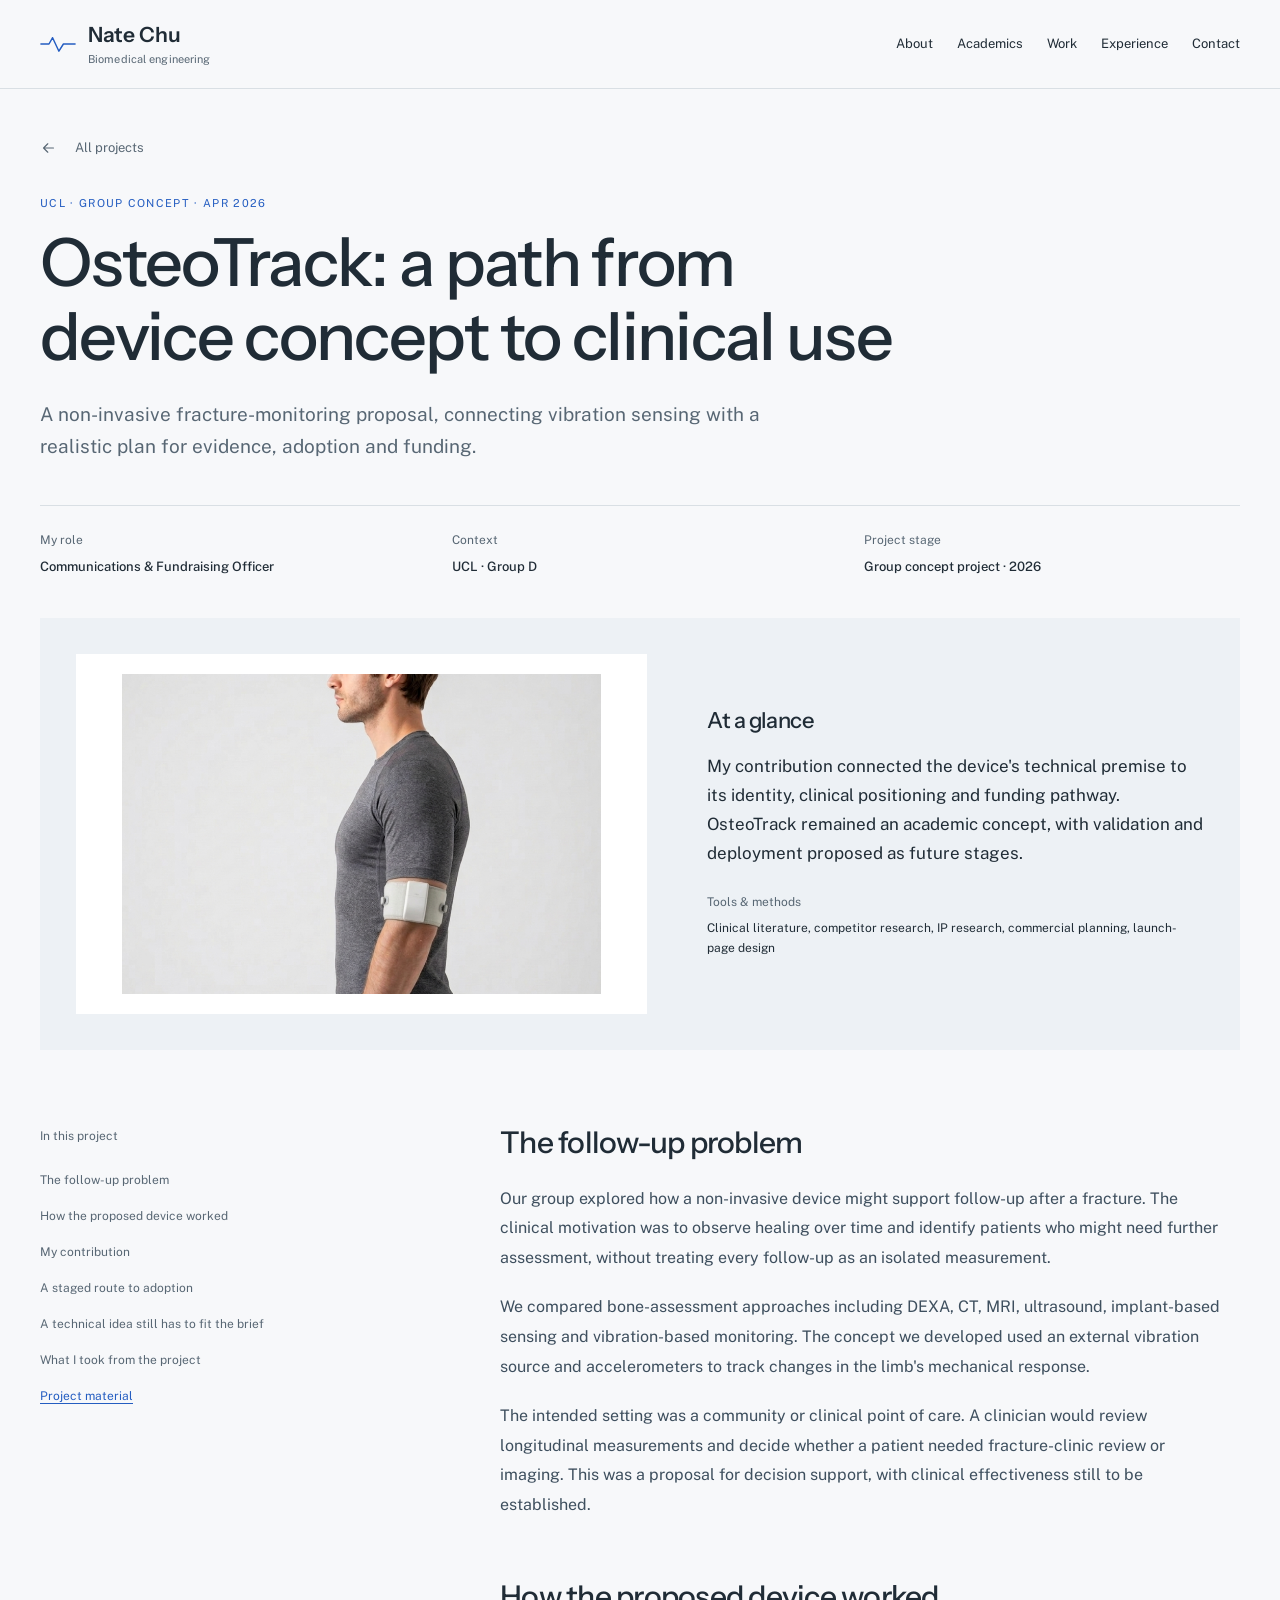
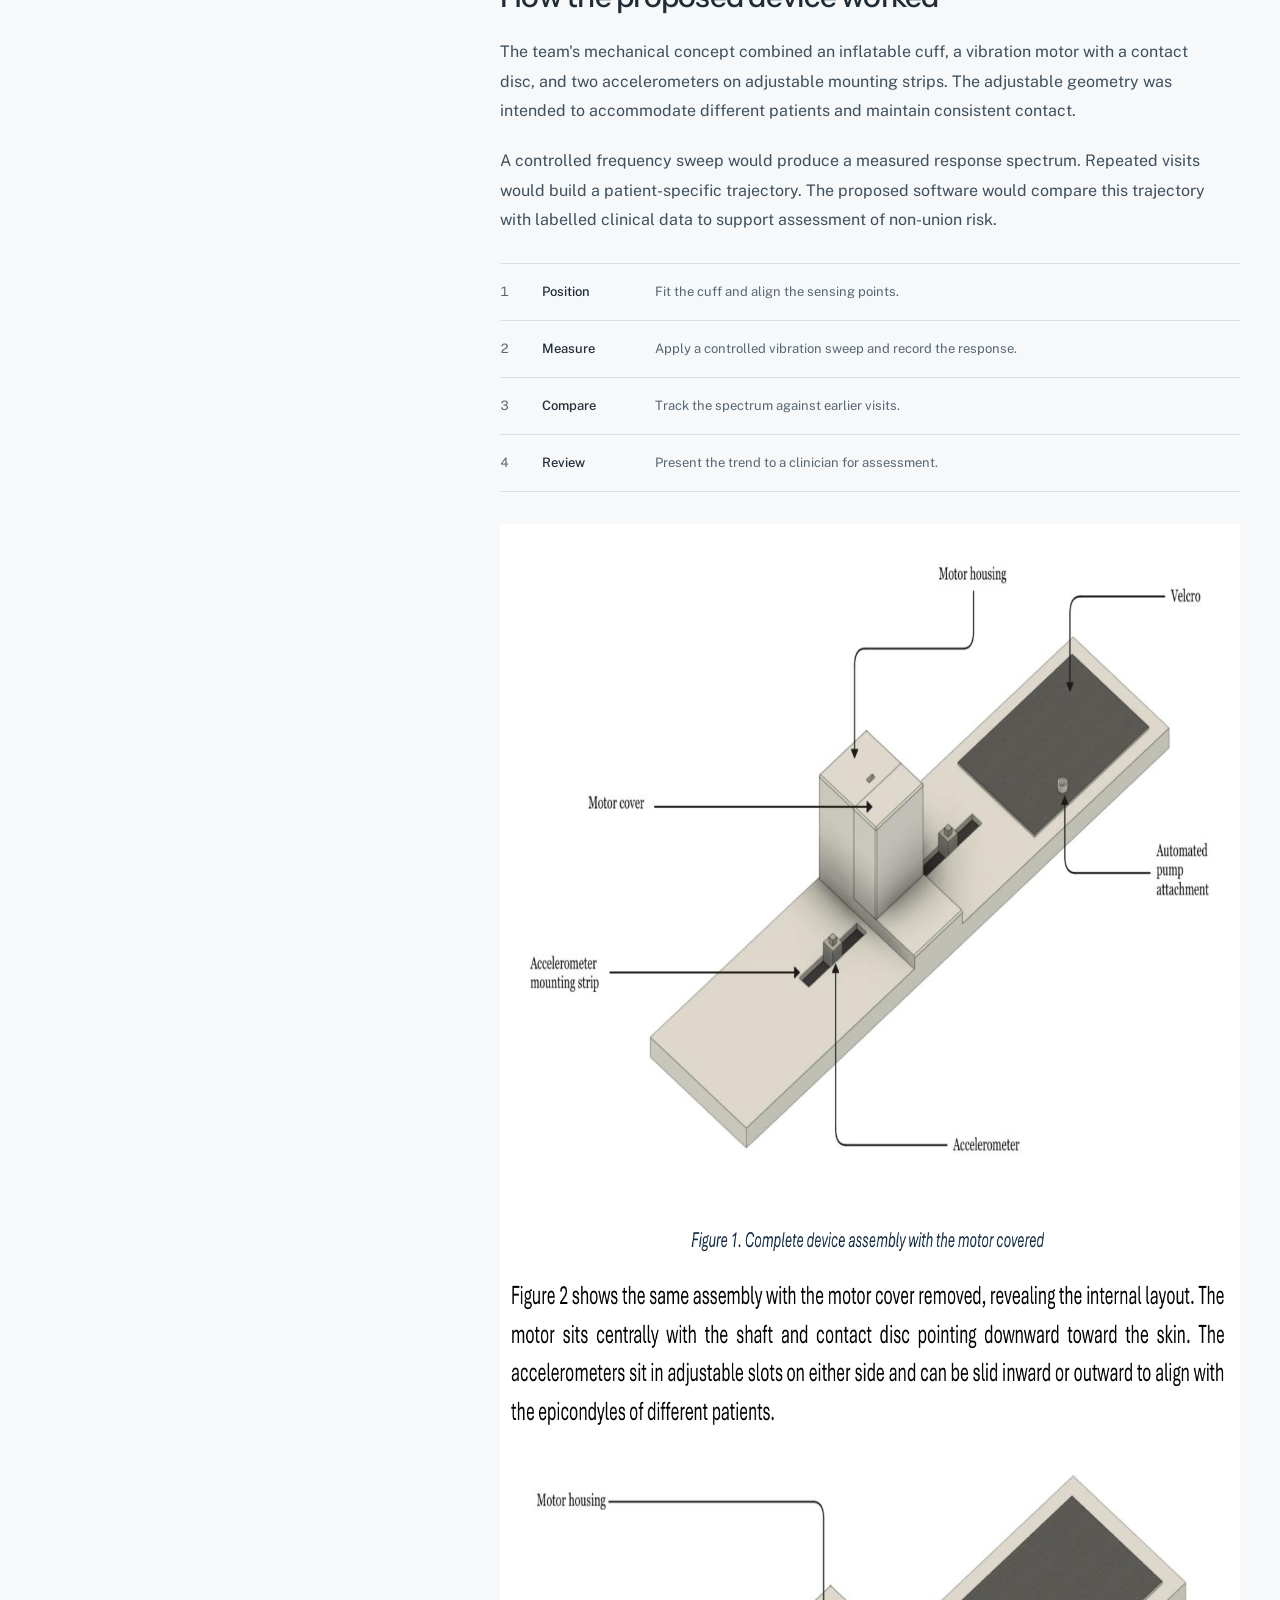
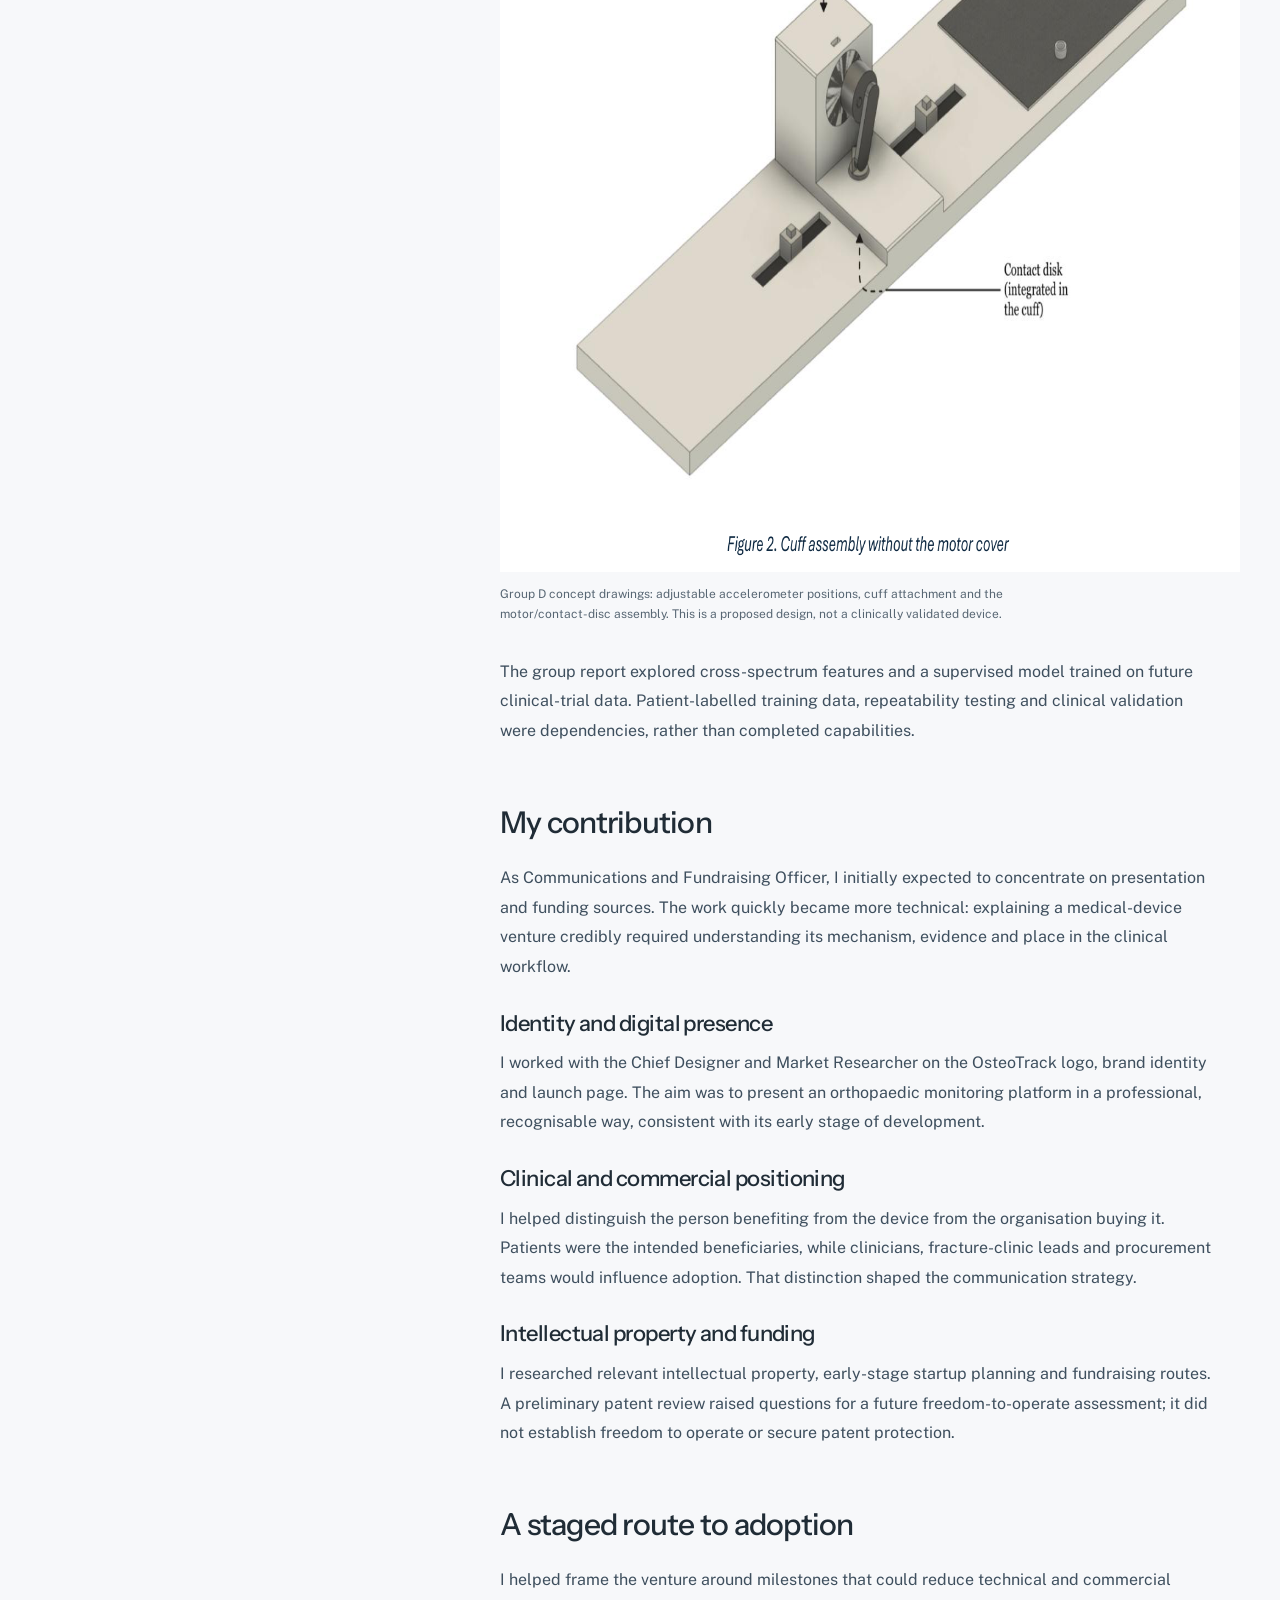
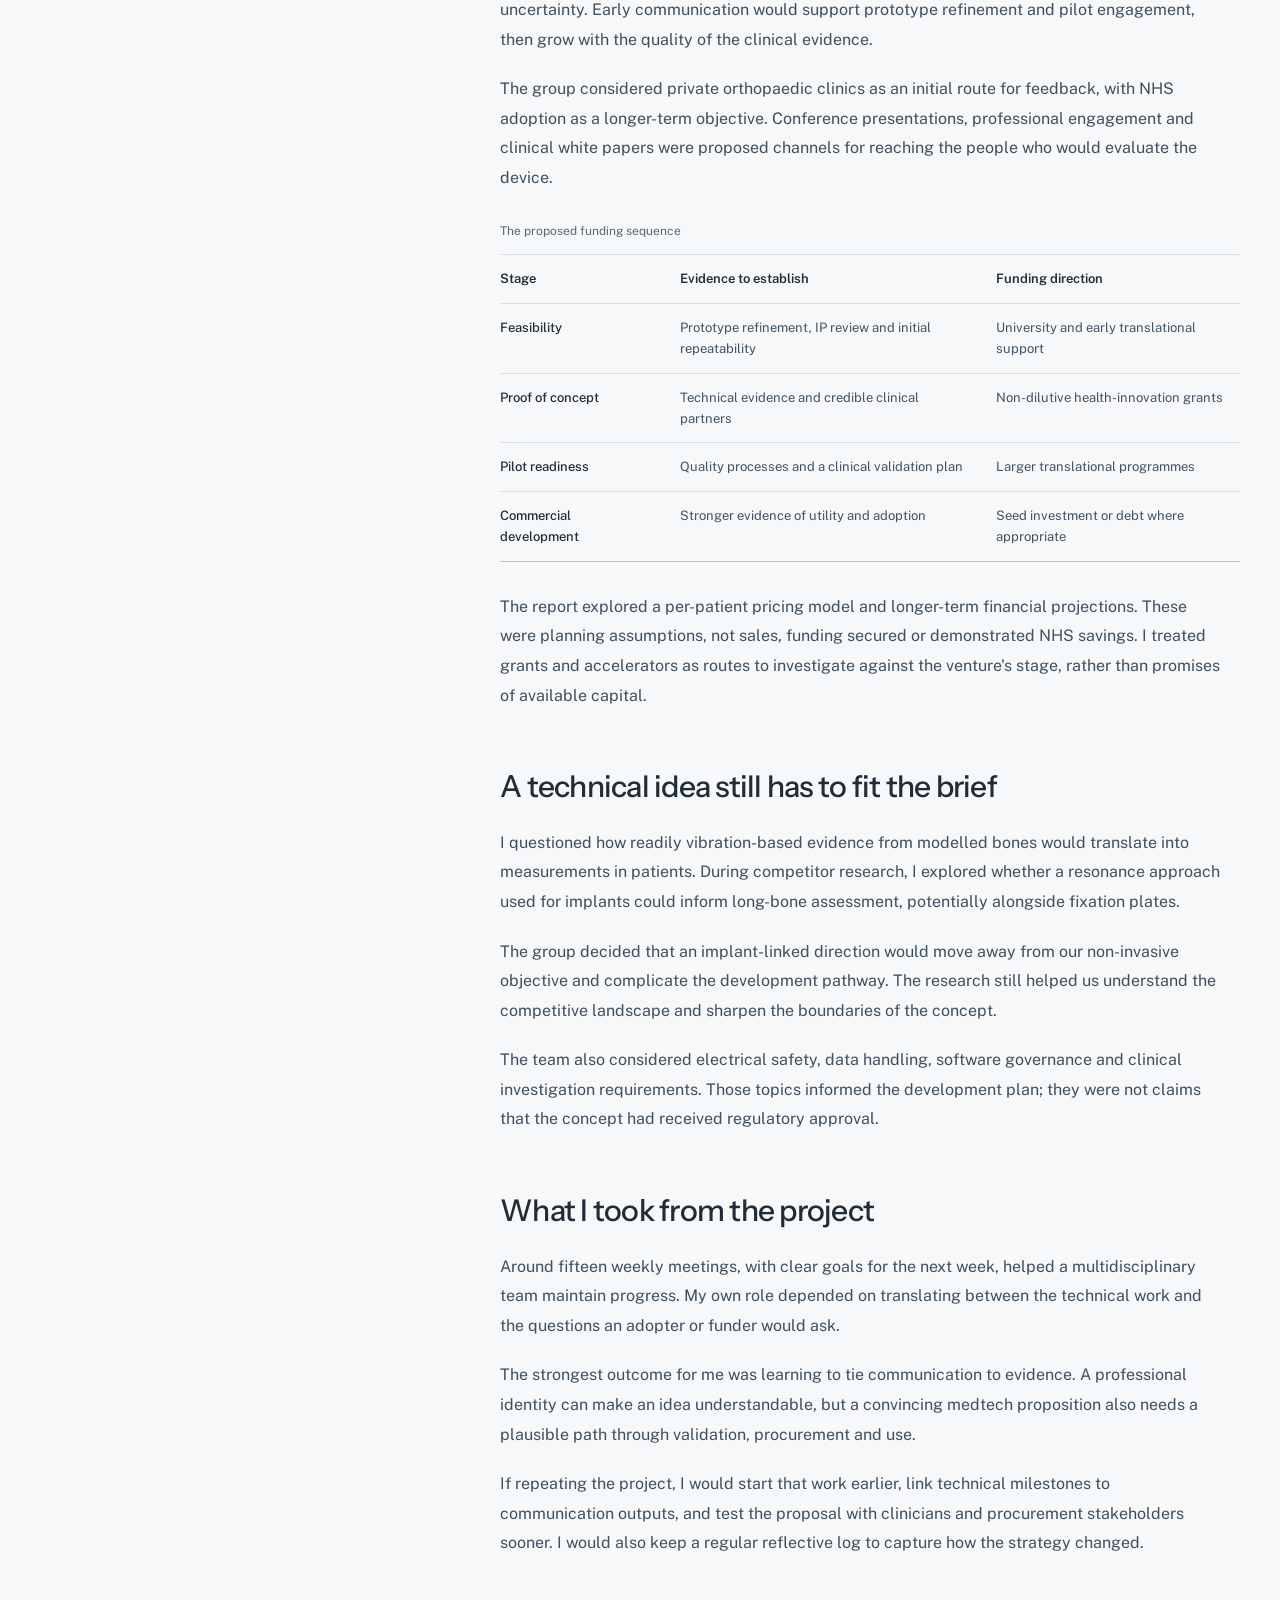
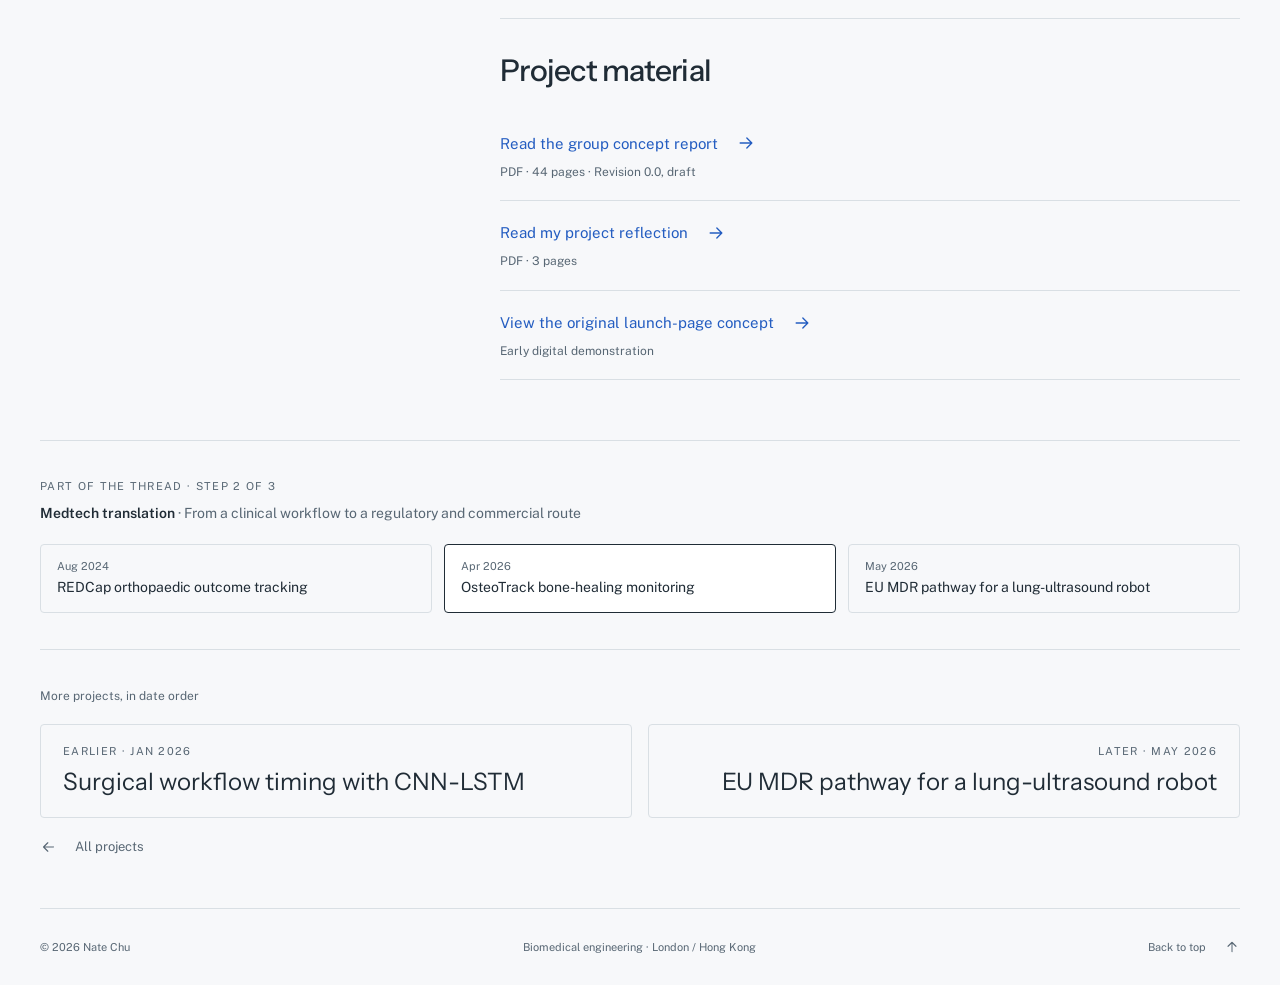
==== projects/bone-healing-monitoring-device.html @ 14de9a50 "Address review round 1: accuracy fixes, curated featured work, cleaner timeline and archive, redrawn" ====
<!doctype html><html lang="en"><head><meta charset="utf-8"><meta name="viewport" content="width=device-width,initial-scale=1"><title>OsteoTrack bone-healing monitoring | Nate Chu</title><meta name="description" content="A non-invasive fracture-monitoring proposal, connecting vibration sensing with a realistic plan for evidence, adoption and funding."><meta name="theme-color" content="#f7f8fa"><link rel="canonical" href="https://lycoda.github.io/projects/bone-healing-monitoring-device.html"><meta property="og:title" content="OsteoTrack bone-healing monitoring | Nate Chu"><meta property="og:description" content="A non-invasive fracture-monitoring proposal, connecting vibration sensing with a realistic plan for evidence, adoption and funding."><meta property="og:type" content="website"><meta property="og:image" content="https://lycoda.github.io/images/projects/bone-healing.png"><script>if("IntersectionObserver" in window)document.documentElement.classList.add("js")</script><link rel="stylesheet" href="../fonts.css"><link rel="stylesheet" href="../theme.css"><script src="../main.js" defer></script></head>
<body class="case-page" id="top">
<a class="skip-link" href="#main">Skip to content</a><header class="site-header"><div class="header-inner"><a class="brand" href="../index.html#top" aria-label="Nate Chu home"><svg class="brand-mark" viewBox="0 0 40 24" aria-hidden="true"><path d="M1 12h9l4-7 7 15 5-8h13"/></svg><span>Nate Chu<span class="brand-sub">Biomedical engineering</span></span></a><button class="menu-toggle" type="button" aria-expanded="false" aria-controls="site-nav" hidden>Menu</button><nav class="site-nav" id="site-nav" aria-label="Main navigation"><a href="../index.html#about">About</a><a href="../index.html#academics">Academics</a><a href="../index.html#projects">Work</a><a href="../index.html#experience">Experience</a><a href="../index.html#contact">Contact</a></nav></div></header>
<main id="main">
<header class="case-header wrap"><a class="back-link" href="../index.html#archive">All projects<svg class="arrow" viewBox="0 0 24 24" aria-hidden="true"><path d="M5 12h14m-6-6 6 6-6 6"/></svg></a><p class="case-kicker">UCL · Group concept · Apr 2026</p><h1>OsteoTrack: a path from device concept to clinical use</h1><p class="case-intro">A non-invasive fracture-monitoring proposal, connecting vibration sensing with a realistic plan for evidence, adoption and funding.</p><div class="case-meta"><div><span>My role</span><strong>Communications &amp; Fundraising Officer</strong></div><div><span>Context</span><strong>UCL · Group D</strong></div><div><span>Project stage</span><strong>Group concept project · 2026</strong></div></div></header>
<div class="case-lead wrap"><figure class="case-image case-image-contain"><img src="../images/projects/bone-healing.png" alt="OsteoTrack non-invasive bone-healing monitoring concept" width="940" height="627"></figure><div class="case-summary"><h2>At a glance</h2><p>My contribution connected the device&#x27;s technical premise to its identity, clinical positioning and funding pathway. OsteoTrack remained an academic concept, with validation and deployment proposed as future stages.</p><dl><dt>Tools &amp; methods</dt><dd>Clinical literature, competitor research, IP research, commercial planning, launch-page design</dd></dl></div></div>
<div class="article-layout wrap"><aside class="article-nav"><nav aria-label="On this page"><p>In this project</p><a href="#context">The follow-up problem</a><a href="#concept">How the proposed device worked</a><a href="#contribution">My contribution</a><a href="#strategy">A staged route to adoption</a><a href="#tradeoffs">A technical idea still has to fit the brief</a><a href="#reflection">What I took from the project</a><a href="#sources">Project material</a></nav></aside>
<article class="article-body"><section id="context" class="article-section"><h2>The follow-up problem</h2><p>Our group explored how a non-invasive device might support follow-up after a fracture. The clinical motivation was to observe healing over time and identify patients who might need further assessment, without treating every follow-up as an isolated measurement.</p><p>We compared bone-assessment approaches including DEXA, CT, MRI, ultrasound, implant-based sensing and vibration-based monitoring. The concept we developed used an external vibration source and accelerometers to track changes in the limb&#x27;s mechanical response.</p><p>The intended setting was a community or clinical point of care. A clinician would review longitudinal measurements and decide whether a patient needed fracture-clinic review or imaging. This was a proposal for decision support, with clinical effectiveness still to be established.</p></section><section id="concept" class="article-section"><h2>How the proposed device worked</h2><p>The team&#x27;s mechanical concept combined an inflatable cuff, a vibration motor with a contact disc, and two accelerometers on adjustable mounting strips. The adjustable geometry was intended to accommodate different patients and maintain consistent contact.</p><p>A controlled frequency sweep would produce a measured response spectrum. Repeated visits would build a patient-specific trajectory. The proposed software would compare this trajectory with labelled clinical data to support assessment of non-union risk.</p><ol class="workflow"><li><strong>Position</strong><span>Fit the cuff and align the sensing points.</span></li><li><strong>Measure</strong><span>Apply a controlled vibration sweep and record the response.</span></li><li><strong>Compare</strong><span>Track the spectrum against earlier visits.</span></li><li><strong>Review</strong><span>Present the trend to a clinician for assessment.</span></li></ol><figure class="article-figure"><a href="../images/projects/osteotrack-assembly.png" target="_blank" rel="noreferrer" aria-label="Open figure at full size"><img src="../images/projects/osteotrack-assembly.png" alt="Two annotated CAD views of the proposed cuff assembly, with and without the motor housing" width="1213" height="1648" loading="lazy"></a><figcaption>Group D concept drawings: adjustable accelerometer positions, cuff attachment and the motor/contact-disc assembly. This is a proposed design, not a clinically validated device.</figcaption></figure><p>The group report explored cross-spectrum features and a supervised model trained on future clinical-trial data. Patient-labelled training data, repeatability testing and clinical validation were dependencies, rather than completed capabilities.</p></section><section id="contribution" class="article-section"><h2>My contribution</h2><p>As Communications and Fundraising Officer, I initially expected to concentrate on presentation and funding sources. The work quickly became more technical: explaining a medical-device venture credibly required understanding its mechanism, evidence and place in the clinical workflow.</p><h3>Identity and digital presence</h3><p>I worked with the Chief Designer and Market Researcher on the OsteoTrack logo, brand identity and launch page. The aim was to present an orthopaedic monitoring platform in a professional, recognisable way, consistent with its early stage of development.</p><h3>Clinical and commercial positioning</h3><p>I helped distinguish the person benefiting from the device from the organisation buying it. Patients were the intended beneficiaries, while clinicians, fracture-clinic leads and procurement teams would influence adoption. That distinction shaped the communication strategy.</p><h3>Intellectual property and funding</h3><p>I researched relevant intellectual property, early-stage startup planning and fundraising routes. A preliminary patent review raised questions for a future freedom-to-operate assessment; it did not establish freedom to operate or secure patent protection.</p></section><section id="strategy" class="article-section"><h2>A staged route to adoption</h2><p>I helped frame the venture around milestones that could reduce technical and commercial uncertainty. Early communication would support prototype refinement and pilot engagement, then grow with the quality of the clinical evidence.</p><p>The group considered private orthopaedic clinics as an initial route for feedback, with NHS adoption as a longer-term objective. Conference presentations, professional engagement and clinical white papers were proposed channels for reaching the people who would evaluate the device.</p><div class="table-scroll" tabindex="0" role="region" aria-label="The proposed funding sequence"><table><caption>The proposed funding sequence</caption><thead><tr><th scope="col">Stage</th><th scope="col">Evidence to establish</th><th scope="col">Funding direction</th></tr></thead><tbody><tr><th scope="row">Feasibility</th><td>Prototype refinement, IP review and initial repeatability</td><td>University and early translational support</td></tr><tr><th scope="row">Proof of concept</th><td>Technical evidence and credible clinical partners</td><td>Non-dilutive health-innovation grants</td></tr><tr><th scope="row">Pilot readiness</th><td>Quality processes and a clinical validation plan</td><td>Larger translational programmes</td></tr><tr><th scope="row">Commercial development</th><td>Stronger evidence of utility and adoption</td><td>Seed investment or debt where appropriate</td></tr></tbody></table></div><p>The report explored a per-patient pricing model and longer-term financial projections. These were planning assumptions, not sales, funding secured or demonstrated NHS savings. I treated grants and accelerators as routes to investigate against the venture&#x27;s stage, rather than promises of available capital.</p></section><section id="tradeoffs" class="article-section"><h2>A technical idea still has to fit the brief</h2><p>I questioned how readily vibration-based evidence from modelled bones would translate into measurements in patients. During competitor research, I explored whether a resonance approach used for implants could inform long-bone assessment, potentially alongside fixation plates.</p><p>The group decided that an implant-linked direction would move away from our non-invasive objective and complicate the development pathway. The research still helped us understand the competitive landscape and sharpen the boundaries of the concept.</p><p>The team also considered electrical safety, data handling, software governance and clinical investigation requirements. Those topics informed the development plan; they were not claims that the concept had received regulatory approval.</p></section><section id="reflection" class="article-section"><h2>What I took from the project</h2><p>Around fifteen weekly meetings, with clear goals for the next week, helped a multidisciplinary team maintain progress. My own role depended on translating between the technical work and the questions an adopter or funder would ask.</p><p>The strongest outcome for me was learning to tie communication to evidence. A professional identity can make an idea understandable, but a convincing medtech proposition also needs a plausible path through validation, procurement and use.</p><p>If repeating the project, I would start that work earlier, link technical milestones to communication outputs, and test the proposal with clinicians and procurement stakeholders sooner. I would also keep a regular reflective log to capture how the strategy changed.</p></section>
<section class="article-section resources" id="sources"><h2>Project material</h2><ul><li><a class="text-link" href="../documents/osteotrack-report.pdf">Read the group concept report<svg class="arrow" viewBox="0 0 24 24" aria-hidden="true"><path d="M5 12h14m-6-6 6 6-6 6"/></svg></a><span>PDF · 44 pages · Revision 0.0, draft</span></li><li><a class="text-link" href="../documents/osteotrack-reflection.pdf">Read my project reflection<svg class="arrow" viewBox="0 0 24 24" aria-hidden="true"><path d="M5 12h14m-6-6 6 6-6 6"/></svg></a><span>PDF · 3 pages</span></li><li><a class="text-link" href="https://osteo-track-flow.base44.app" target="_blank" rel="noreferrer">View the original launch-page concept<svg class="arrow" viewBox="0 0 24 24" aria-hidden="true"><path d="M5 12h14m-6-6 6 6-6 6"/></svg></a><span>Early digital demonstration</span></li></ul></section></article></div>
<nav class="thread-nav wrap" aria-label="Medtech translation thread"><p><span>Part of the thread · step 2 of 3</span><strong>Medtech translation</strong> · From a clinical workflow to a regulatory and commercial route</p><ol><li><a href="redcap-feedback-workflow.html"><span>Aug 2024</span>REDCap orthopaedic outcome tracking</a></li><li><a href="bone-healing-monitoring-device.html" aria-current="page"><span>Apr 2026</span>OsteoTrack bone-healing monitoring</a></li><li><a href="ce-marking-lung-ultrasound-robot.html"><span>May 2026</span>EU MDR pathway for a lung-ultrasound robot</a></li></ol></nav>
<nav class="next-project wrap" aria-label="Project navigation"><span>More projects, in date order</span><div class="pager"><a class="pager-link" href="surgical-workflow-prediction.html"><span>Earlier · Jan 2026</span>Surgical workflow timing with CNN-LSTM</a><a class="pager-link pager-next" href="ce-marking-lung-ultrasound-robot.html"><span>Later · May 2026</span>EU MDR pathway for a lung-ultrasound robot</a></div><a class="back-link" href="../index.html#archive">All projects<svg class="arrow" viewBox="0 0 24 24" aria-hidden="true"><path d="M5 12h14m-6-6 6 6-6 6"/></svg></a></nav>
</main>
<footer class="site-footer"><p>© 2026 Nate Chu</p><p>Biomedical engineering · London / Hong Kong</p><a class="text-link" href="#top">Back to top<svg class="arrow" viewBox="0 0 24 24" aria-hidden="true"><path d="M5 12h14m-6-6 6 6-6 6"/></svg></a></footer>
</body></html>
---- fonts.css ----
@font-face {
  font-family: "Instrument Sans";
  font-style: normal;
  font-weight: 400;
  font-stretch: normal;
  font-display: swap;
  src: url(fonts/instrument-sans-0.woff2) format("woff2");
}
@font-face {
  font-family: "Instrument Sans";
  font-style: normal;
  font-weight: 500;
  font-stretch: normal;
  font-display: swap;
  src: url(fonts/instrument-sans-1.woff2) format("woff2");
}
@font-face {
  font-family: "Instrument Sans";
  font-style: normal;
  font-weight: 600;
  font-stretch: normal;
  font-display: swap;
  src: url(fonts/instrument-sans-2.woff2) format("woff2");
}
@font-face {
  font-family: "Instrument Sans";
  font-style: normal;
  font-weight: 700;
  font-stretch: normal;
  font-display: swap;
  src: url(fonts/instrument-sans-3.woff2) format("woff2");
}

@font-face {
  font-family: "Public Sans";
  font-style: normal;
  font-weight: 400;
  font-display: swap;
  src: url(fonts/public-sans-0.woff2) format("woff2");
}
@font-face {
  font-family: "Public Sans";
  font-style: normal;
  font-weight: 500;
  font-display: swap;
  src: url(fonts/public-sans-1.woff2) format("woff2");
}
@font-face {
  font-family: "Public Sans";
  font-style: normal;
  font-weight: 600;
  font-display: swap;
  src: url(fonts/public-sans-2.woff2) format("woff2");
}
@font-face {
  font-family: "Public Sans";
  font-style: normal;
  font-weight: 700;
  font-display: swap;
  src: url(fonts/public-sans-3.woff2) format("woff2");
}
---- theme.css ----
:root {
  --paper: #f7f8fa;
  --white: #fff;
  --ink: #202c36;
  --muted: #586774;
  --line: #d9dfe4;
  --blue: #245dc1;
  --blue-dark: #174591;
  --wash: #edf1f5;
  --display: "Instrument Sans", sans-serif;
  --body: "Public Sans", sans-serif;
  --width: 1200px;
  --gutter: 40px;
  --ease: cubic-bezier(0.22, 1, 0.36, 1);
}

* {
  box-sizing: border-box;
}
html {
  scroll-behavior: auto;
  scroll-padding-top: 112px;
  scrollbar-color: #a9b5c2 var(--paper);
}
body {
  margin: 0;
  background: var(--paper);
  color: var(--ink);
  font: 16px/1.7 var(--body);
  -webkit-font-smoothing: antialiased;
}
img,
video {
  display: block;
  max-width: 100%;
}
a {
  color: inherit;
  text-decoration: none;
  text-underline-offset: 0.25em;
}
button {
  font: inherit;
  color: inherit;
  cursor: pointer;
}
button,
a {
  -webkit-tap-highlight-color: transparent;
}
button[hidden],
[hidden] {
  display: none !important;
}
a:focus-visible,
button:focus-visible,
[tabindex]:focus-visible {
  outline: 3px solid var(--blue);
  outline-offset: 5px;
}
::selection {
  background: #cbdcf8;
  color: #152844;
}
h1,
h2,
h3,
h4,
p,
figure,
dl,
dd {
  margin: 0;
}
h1,
h2,
h3,
h4 {
  font-family: var(--display);
  font-weight: 500;
  line-height: 1.12;
  letter-spacing: -0.025em;
  text-wrap: balance;
}
p {
  max-width: 72ch;
}
h2 {
  font-size: clamp(28px, 3vw, 38px);
}
h3 {
  font-size: 24px;
}
h4 {
  font-size: 21px;
}
ul,
ol {
  margin: 0;
  padding: 0;
}
strong {
  font-weight: 600;
}
.wrap {
  width: min(var(--width), calc(100% - var(--gutter) * 2));
  margin-inline: auto;
}
.arrow {
  display: inline-block;
  width: 20px;
  height: 20px;
  flex-shrink: 0;
  fill: none;
  stroke: currentColor;
  stroke-width: 1.6;
  stroke-linecap: round;
  stroke-linejoin: round;
  transition: transform 0.2s var(--ease);
}
.text-link,
.back-link {
  display: inline-flex;
  align-items: center;
  justify-content: space-between;
  gap: 18px;
}
.text-link:hover,
.back-link:hover {
  color: var(--blue);
}
.text-link:hover .arrow,
.project-title-link:hover .arrow {
  transform: translateX(3px);
}
.skip-link {
  position: fixed;
  top: -100px;
  left: 20px;
  z-index: 100;
  padding: 12px 20px;
  background: var(--ink);
  color: white;
}
.skip-link:focus {
  top: 12px;
}

.site-header {
  position: sticky;
  top: 0;
  z-index: 30;
  background: var(--paper);
  border-bottom: 1px solid var(--line);
}
.header-inner {
  width: min(var(--width), calc(100% - var(--gutter) * 2));
  margin: auto;
  min-height: 88px;
  display: flex;
  align-items: center;
  justify-content: space-between;
  gap: 30px;
}
.brand {
  display: flex;
  align-items: center;
  gap: 12px;
  font-family: var(--display);
  font-size: 21px;
  font-weight: 600;
  line-height: 1.2;
}
.brand-mark {
  width: 36px;
  height: 24px;
  fill: none;
  stroke: var(--blue);
  stroke-width: 1.6;
  stroke-linecap: round;
  stroke-linejoin: round;
}
.brand-sub {
  display: block;
  color: var(--muted);
  font-family: var(--body);
  font-size: 11px;
  font-weight: 400;
  margin-top: 5px;
  letter-spacing: 0.01em;
}
.site-nav {
  display: flex;
  gap: 30px;
  font-size: 13px;
}
.site-nav a {
  display: flex;
  align-items: center;
  min-height: 44px;
}
.site-nav a:hover {
  color: var(--blue);
}
.menu-toggle {
  display: none;
  background: none;
  border: 1px solid var(--line);
  padding: 8px 14px;
  font-size: 14px;
}

.hero {
  display: grid;
  grid-template-columns: 1.25fr 1fr;
  gap: clamp(60px, 8vw, 132px);
  align-items: center;
  padding-block: 74px 84px;
}
.hero h1 {
  font-size: clamp(64px, 7.2vw, 96px);
  letter-spacing: -0.04em;
}
.hero h1 span {
  display: block;
  font-size: clamp(24px, 2.5vw, 32px);
  color: var(--blue);
  letter-spacing: -0.02em;
  margin-top: 12px;
}
.hero-intro {
  font-family: var(--display);
  font-size: clamp(24px, 2.5vw, 34px);
  line-height: 1.3;
  letter-spacing: -0.02em;
  margin-top: 36px;
}
.hero-description {
  max-width: 44ch;
  color: var(--muted);
  margin-top: 22px;
  font-size: 16px;
  line-height: 1.8;
}
.hero-actions {
  display: flex;
  gap: 12px;
  flex-wrap: wrap;
  margin-top: 32px;
}
.button {
  min-height: 48px;
  padding: 12px 20px;
  display: inline-flex;
  align-items: center;
  justify-content: space-between;
  gap: 24px;
  font-size: 14px;
  line-height: 1.4;
  border-radius: 3px;
  transition:
    background 0.2s,
    color 0.2s;
}
.button-primary {
  background: var(--blue);
  color: var(--white);
}
.button-primary:hover {
  background: var(--blue-dark);
}
.button-secondary {
  border: 1px solid #b9c4ce;
  background: transparent;
}
.button-secondary:hover {
  background: var(--wash);
}
.hero-location {
  font-size: 12px;
  color: var(--muted);
  margin-top: 38px;
  line-height: 1.9;
}
.hero-location span {
  display: block;
}
.portrait-stage {
  width: 100%;
  max-width: 425px;
  justify-self: end;
}
.portrait-frame {
  position: relative;
  aspect-ratio: 1086/1449;
  overflow: hidden;
  background: #10171b;
  border-radius: 3px;
  isolation: isolate;
}
.portrait-layer {
  position: absolute;
  inset: 0;
  width: 100%;
  height: 100%;
  object-fit: cover;
}
.portrait-xray {
  z-index: 1;
}
.portrait-color {
  z-index: 2;
  object-position: center 76%;
  opacity: 0;
  mask-image: radial-gradient(
    circle 155px at var(--cursor-x, 50%) var(--cursor-y, 50%),
    black 45%,
    transparent 100%
  );
  transition: opacity 0.35s var(--ease);
}
.is-revealing .portrait-color {
  opacity: 1;
}
.is-pinned .portrait-color {
  opacity: 1;
  mask-image: none;
}
.portrait-ecg-video {
  position: absolute;
  z-index: 3;
  top: 5.5%;
  left: 5.5%;
  width: 38%;
  height: 20%;
  object-fit: cover;
  mix-blend-mode: screen;
  opacity: 0.48;
  pointer-events: none;
}
.is-pinned .portrait-ecg-video,
.is-revealing .portrait-ecg-video {
  opacity: 0;
}
.reveal-hit-area {
  position: absolute;
  inset: 0;
  width: 100%;
  height: 100%;
  z-index: 5;
  border: 0;
  background: none;
}
.reveal-hit-area:focus-visible {
  outline-offset: -5px;
  outline-color: #b9d5ff;
}
.portrait-stage figcaption {
  display: flex;
  justify-content: space-between;
  flex-wrap: wrap;
  gap: 6px 14px;
  margin-top: 12px;
  font-size: 11px;
  color: var(--muted);
}
.motion-toggle {
  font-size: 11px;
  background: none;
  border: 0;
  padding: 0;
  min-height: 24px;
  text-decoration: underline;
  text-underline-offset: 3px;
}

.section {
  padding-block: 82px;
}
.section-heading {
  display: flex;
  align-items: baseline;
  justify-content: space-between;
  gap: 24px;
  padding-bottom: 30px;
  border-bottom: 1px solid var(--line);
  margin-bottom: 40px;
}
.section-heading p {
  font-size: 14px;
  color: var(--muted);
}
.about-section {
  border-top: 1px solid var(--line);
}
.about-layout {
  display: grid;
  grid-template-columns: 1fr 1.15fr;
  gap: 100px;
}
.about-statement {
  font-family: var(--display);
  font-size: clamp(28px, 3vw, 38px);
  line-height: 1.3;
  letter-spacing: -0.03em;
}
.about-copy p + p {
  margin-top: 20px;
}
.about-copy {
  color: var(--muted);
}
.expertise-list {
  display: grid;
  grid-template-columns: 1fr 1fr;
  list-style: none;
  margin-top: 30px;
  padding-top: 24px;
  border-top: 1px solid var(--line);
  gap: 8px 24px;
  font-size: 13px;
  color: var(--ink);
}
.education-list {
  list-style: none;
}
.education-entry {
  display: grid;
  grid-template-columns: 64px 1fr 200px;
  gap: 24px;
  align-items: start;
  padding: 32px 0;
  border-bottom: 1px solid var(--line);
}
.education-entry:first-child {
  padding-top: 0;
}
.education-entry img {
  width: 56px;
  height: 56px;
  object-fit: contain;
}
.education-entry h3 {
  font-size: 24px;
  margin-bottom: 8px;
}
.education-entry p {
  font-size: 14px;
}
.education-entry .quiet {
  margin-top: 12px;
  font-size: 12px;
  color: var(--muted);
  max-width: 65ch;
}
.education-meta {
  text-align: right;
  color: var(--muted);
  font-size: 12px;
}
.education-meta strong {
  display: block;
  color: var(--ink);
  margin-top: 8px;
}

.projects {
  background: var(--wash);
}
.project-grid {
  display: grid;
  grid-template-columns: 1fr 1fr;
  gap: 52px 40px;
}
.project-card {
  min-width: 0;
}
.project-image {
  display: flex;
  align-items: center;
  justify-content: center;
  background: var(--white);
  aspect-ratio: 1.55;
  overflow: hidden;
  border-radius: 3px;
}
.project-image img {
  width: 100%;
  height: 100%;
  object-fit: contain;
  padding: 24px;
  transition: transform 0.4s var(--ease);
}
.project-card:nth-child(3) .project-image img {
  padding: 0;
  object-fit: cover;
}
.project-card:nth-child(4) .project-image img {
  max-width: 75%;
  padding: 48px;
}
.project-image:hover img {
  transform: scale(1.025);
}
.project-card-copy {
  padding-top: 22px;
}
.project-category {
  font-size: 12px;
  color: var(--muted);
  margin-bottom: 9px;
}
.project-card h3 {
  font-size: 27px;
}
.project-title-link {
  display: flex;
  justify-content: space-between;
  align-items: start;
  gap: 24px;
}
.project-title-link .arrow {
  margin-top: 6px;
}
.project-title-link:hover {
  color: var(--blue);
}
.project-card-copy > p:not(.project-category):not(.project-footnote) {
  font-size: 14px;
  color: var(--muted);
  margin-top: 14px;
  max-width: 60ch;
}
.project-card-copy .project-footnote {
  font-size: 11px;
  color: var(--muted);
  margin-top: 18px;
}

.experience-entry {
  display: grid;
  grid-template-columns: 1fr 1.6fr;
  gap: 85px;
  padding: 36px 0;
  border-bottom: 1px solid var(--line);
}
.experience-entry:first-of-type {
  padding-top: 0;
}
.experience-employer img {
  width: 64px;
  height: 44px;
  object-fit: contain;
  object-position: left;
  margin-bottom: 18px;
}
.experience-employer h3 {
  font-size: 23px;
  margin-bottom: 10px;
}
.experience-employer p {
  font-size: 12px;
  color: var(--muted);
  max-width: 32ch;
}
.experience-detail h4 {
  margin-bottom: 14px;
}
.experience-detail p,
.experience-detail li {
  color: var(--muted);
  font-size: 14px;
}
.experience-detail ul {
  padding-left: 19px;
  margin-top: 18px;
}
.experience-detail li + li {
  margin-top: 6px;
}
.experience-detail .text-link {
  font-size: 13px;
  color: var(--blue);
  margin-top: 18px;
}
.contact {
  background: #e9eef4;
}
.contact-inner {
  display: grid;
  grid-template-columns: 1.5fr 1fr;
  gap: 100px;
}
.contact h2 {
  font-size: clamp(32px, 4vw, 48px);
  max-width: 14ch;
}
.contact p {
  margin-top: 25px;
  color: var(--muted);
  font-size: 15px;
  max-width: 54ch;
}
.contact-links {
  display: flex;
  flex-direction: column;
  justify-content: center;
}
.contact-links a {
  padding: 15px 0;
  border-bottom: 1px solid #c9d3df;
  font-size: 15px;
}
.site-footer {
  width: min(var(--width), calc(100% - var(--gutter) * 2));
  margin: auto;
  padding: 28px 0;
  display: flex;
  align-items: center;
  justify-content: space-between;
  gap: 20px;
  font-size: 11px;
  color: var(--muted);
}
.site-footer .arrow {
  width: 16px;
  transform: rotate(-90deg);
}

.case-header {
  padding-top: 48px;
  padding-bottom: 40px;
}
.back-link {
  font-size: 13px;
  color: var(--muted);
  justify-content: flex-start;
  flex-direction: row-reverse;
}
.back-link .arrow {
  transform: rotate(180deg);
  width: 17px;
}
.case-header h1 {
  font-size: clamp(38px, 5.2vw, 68px);
  max-width: 19ch;
  margin-top: 40px;
}
.case-intro {
  font-size: 19px;
  color: var(--muted);
  line-height: 1.7;
  max-width: 64ch;
  margin-top: 24px;
}
.case-meta {
  display: grid;
  grid-template-columns: 1fr 1fr 1fr;
  gap: 36px;
  margin-top: 42px;
  padding-top: 24px;
  border-top: 1px solid var(--line);
  font-size: 12px;
}
.case-meta span {
  display: block;
  color: var(--muted);
  margin-bottom: 6px;
}
.case-meta strong {
  font-size: 13px;
  font-weight: 500;
}
.case-lead {
  display: grid;
  grid-template-columns: 1.15fr 1fr;
  gap: 60px;
  background: var(--wash);
  padding: 36px;
}
.case-image {
  min-width: 0;
  display: flex;
  align-items: center;
  justify-content: center;
  background: var(--white);
  min-height: 270px;
}
.case-image img {
  max-height: 360px;
  object-fit: contain;
  width: 100%;
  height: 100%;
  padding: 20px;
}
.case-summary {
  align-self: center;
}
.case-summary h2 {
  font-size: 22px;
  margin-bottom: 18px;
}
.case-summary p {
  font-size: 17px;
  line-height: 1.7;
}
.case-summary dl {
  margin-top: 24px;
  font-size: 12px;
}
.case-summary dt {
  color: var(--muted);
  margin-bottom: 6px;
}
.article-layout {
  display: grid;
  grid-template-columns: 240px minmax(0, 740px);
  gap: 80px;
  justify-content: space-between;
  padding-top: 76px;
}
.article-nav nav {
  position: sticky;
  top: 120px;
  display: flex;
  flex-direction: column;
}
.article-nav p {
  font-size: 12px;
  color: var(--muted);
  margin-bottom: 16px;
}
.article-nav a {
  display: block;
  font-size: 12px;
  line-height: 1.5;
  padding: 9px 0;
  color: var(--muted);
}
.article-nav a:hover,
.article-nav a[aria-current] {
  color: var(--blue);
}
.article-nav a[aria-current] {
  text-decoration: underline;
}
.article-body {
  min-width: 0;
}
.article-section {
  padding-bottom: 60px;
  scroll-margin-top: 4px;
}
.article-section h2 {
  font-size: 30px;
  margin-bottom: 24px;
}
.article-section h3 {
  font-size: 22px;
  margin-top: 30px;
  margin-bottom: 12px;
}
.article-section p {
  font-size: 16px;
  line-height: 1.85;
  color: #3e4f5e;
}
.article-section p + p {
  margin-top: 20px;
}
.table-scroll {
  overflow-x: auto;
  margin-block: 30px;
  max-width: 100%;
}
table {
  border-collapse: collapse;
  width: 100%;
  font-size: 13px;
  text-align: left;
  line-height: 1.65;
  font-variant-numeric: tabular-nums;
}
caption {
  text-align: left;
  color: var(--muted);
  font-size: 12px;
  margin-bottom: 12px;
}
th,
td {
  padding: 13px 16px;
  border-bottom: 1px solid var(--line);
  vertical-align: top;
}
th:first-child,
td:first-child {
  padding-left: 0;
}
thead th {
  font-weight: 600;
  border-top: 1px solid var(--line);
  color: var(--ink);
}
tbody th {
  font-weight: 500;
  min-width: 140px;
}
td {
  color: #425361;
}
tbody tr:last-child th,
tbody tr:last-child td {
  border-bottom-color: #b6c2cd;
}
.workflow {
  list-style: none;
  counter-reset: flow;
  margin: 28px 0;
  border-top: 1px solid var(--line);
}
.workflow li {
  counter-increment: flow;
  display: grid;
  grid-template-columns: 24px 95px 1fr;
  gap: 18px;
  padding: 17px 0;
  border-bottom: 1px solid var(--line);
  font-size: 13px;
}
.workflow li:before {
  content: counter(flow);
  color: var(--muted);
  font-variant-numeric: tabular-nums;
}
.workflow strong {
  font-weight: 500;
}
.workflow span {
  color: var(--muted);
}
.article-figure {
  margin-block: 32px;
}
.article-figure img {
  width: 100%;
  background: white;
}
.article-figure a {
  display: block;
}
.article-figure figcaption {
  font-size: 12px;
  line-height: 1.65;
  color: var(--muted);
  margin-top: 13px;
  max-width: 75ch;
}
.resources {
  border-top: 1px solid var(--line);
  padding-top: 35px;
}
.resources ul {
  list-style: none;
}
.resources li {
  padding: 18px 0;
  border-bottom: 1px solid var(--line);
}
.resources li a {
  font-size: 15px;
  color: var(--blue);
}
.resources li span {
  display: block;
  font-size: 12px;
  color: var(--muted);
  margin-top: 5px;
}
.next-project {
  padding: 36px 0 50px;
  border-top: 1px solid var(--line);
  display: flex;
  flex-direction: column;
  gap: 18px;
}
.next-project > span {
  font-size: 12px;
  color: var(--muted);
}
.next-project > .text-link {
  font-family: var(--display);
  font-size: clamp(23px, 3vw, 36px);
  max-width: 800px;
  line-height: 1.3;
}
.next-project > .back-link {
  align-self: start;
}
.case-page .site-footer {
  border-top: 1px solid var(--line);
}

@media (min-width: 1600px) {
  .hero {
    padding-block: 90px 100px;
  }
}

@media (max-width: 1000px) {
  :root {
    --gutter: 28px;
  }
  .site-nav {
    gap: 20px;
  }
  .hero {
    gap: 45px;
  }
  .hero h1 {
    font-size: 72px;
  }
  .hero-intro {
    font-size: 27px;
  }
  .about-layout {
    gap: 50px;
  }
  .education-entry {
    grid-template-columns: 48px 1fr 165px;
    gap: 18px;
  }
  .experience-entry {
    gap: 48px;
  }
  .contact-inner {
    gap: 60px;
  }
  .article-layout {
    grid-template-columns: 185px minmax(0, 1fr);
    gap: 44px;
  }
  .case-lead {
    gap: 30px;
  }
  .case-summary p {
    font-size: 15px;
  }
}

@media (max-width: 720px) {
  :root {
    --gutter: 22px;
  }
  html {
    scroll-padding-top: 92px;
  }
  .header-inner {
    min-height: 76px;
    flex-wrap: wrap;
    gap: 0;
    padding-block: 12px;
  }
  .brand {
    font-size: 19px;
  }
  .brand-sub {
    font-size: 11px;
  }
  .brand-mark {
    width: 30px;
  }
  .menu-toggle:not([hidden]) {
    display: block;
  }
  .site-nav {
    width: 100%;
    display: flex;
    flex-wrap: wrap;
    gap: 6px 22px;
    padding-top: 12px;
  }
  .header-inner:has(.menu-toggle:not([hidden])) .site-nav {
    display: none;
  }
  .header-inner:has(.menu-toggle:not([hidden])) .site-nav.is-open {
    display: flex;
  }
  .site-nav a {
    font-size: 14px;
    min-height: 42px;
  }
  .hero {
    grid-template-columns: 1fr;
    padding-block: 48px;
    gap: 36px;
  }
  .hero h1 {
    font-size: 68px;
  }
  .hero h1 span {
    font-size: 26px;
  }
  .hero-intro {
    font-size: 28px;
    margin-top: 28px;
  }
  .hero-description {
    font-size: 15px;
    max-width: 48ch;
  }
  .hero-location {
    margin-top: 25px;
  }
  .hero-actions {
    margin-top: 25px;
  }
  .portrait-stage {
    justify-self: center;
    max-width: 440px;
  }
  .portrait-stage figcaption {
    font-size: 11px;
  }
  .section {
    padding-block: 54px;
  }
  .section-heading {
    display: block;
    margin-bottom: 30px;
    padding-bottom: 24px;
  }
  .section-heading p {
    margin-top: 12px;
    font-size: 13px;
  }
  .about-layout {
    grid-template-columns: 1fr;
    gap: 24px;
  }
  .about-statement {
    font-size: 30px;
  }
  .about-copy {
    font-size: 15px;
  }
  .expertise-list {
    font-size: 12px;
    gap: 10px 18px;
  }
  .education-entry {
    grid-template-columns: 44px 1fr;
    gap: 18px;
    padding: 28px 0;
  }
  .education-entry h3 {
    font-size: 21px;
  }
  .education-meta {
    grid-column: 2;
    text-align: left;
  }
  .education-entry .quiet {
    font-size: 12px;
  }
  .education-meta strong {
    margin-top: 4px;
  }
  .project-grid {
    grid-template-columns: 1fr;
    gap: 40px;
  }
  .project-card h3 {
    font-size: 26px;
  }
  .project-card-copy {
    padding-top: 20px;
  }
  .project-image {
    aspect-ratio: 1.5;
  }
  .project-card:nth-child(4) .project-image img {
    padding: 35px;
  }
  .experience-entry {
    grid-template-columns: 1fr;
    gap: 25px;
    padding: 30px 0;
  }
  .experience-employer img {
    float: left;
    margin-right: 18px;
    height: 44px;
    width: 52px;
  }
  .experience-employer p {
    max-width: none;
    margin-left: 70px;
  }
  .experience-employer h3 {
    font-size: 23px;
  }
  .experience-detail h4 {
    font-size: 22px;
  }
  .contact-inner {
    grid-template-columns: 1fr;
    gap: 30px;
  }
  .contact h2 {
    max-width: 15ch;
  }
  .contact p {
    font-size: 14px;
  }
  .contact-links a {
    font-size: 14px;
  }
  .site-footer {
    flex-wrap: wrap;
    font-size: 11px;
    padding-block: 24px;
  }
  .site-footer > p:nth-child(2) {
    order: 3;
    width: 100%;
  }
  .case-header {
    padding-top: 30px;
    padding-bottom: 28px;
  }
  .case-header h1 {
    font-size: 40px;
    max-width: 20ch;
    margin-top: 28px;
  }
  .case-intro {
    font-size: 16px;
    margin-top: 20px;
  }
  .case-meta {
    grid-template-columns: 1fr;
    gap: 18px;
    margin-top: 28px;
    padding-top: 22px;
  }
  .case-meta div {
    display: grid;
    grid-template-columns: 85px 1fr;
    gap: 16px;
  }
  .case-meta span {
    margin: 0;
  }
  .case-lead {
    grid-template-columns: 1fr;
    padding: 22px;
    gap: 24px;
  }
  .case-image {
    min-height: 180px;
  }
  .case-image img {
    max-height: 250px;
  }
  .case-summary p {
    font-size: 16px;
  }
  .article-layout {
    grid-template-columns: 1fr;
    gap: 34px;
    padding-top: 40px;
  }
  .article-nav nav {
    position: static;
    display: grid;
    grid-template-columns: 1fr 1fr;
    gap: 0 20px;
    padding-bottom: 24px;
    border-bottom: 1px solid var(--line);
  }
  .article-nav p {
    grid-column: 1/-1;
  }
  .article-nav a {
    font-size: 11px;
    padding: 7px 0;
  }
  .article-section {
    padding-bottom: 42px;
    scroll-margin-top: 4px;
  }
  .article-section h2 {
    font-size: 27px;
    margin-bottom: 20px;
  }
  .article-section p {
    font-size: 15px;
    line-height: 1.85;
  }
  .article-section h3 {
    font-size: 21px;
  }
  .table-scroll {
    margin-block: 25px;
  }
  table {
    font-size: 12px;
  }
  th,
  td {
    padding: 11px 10px;
  }
  tbody th {
    min-width: 110px;
  }
  .workflow li {
    grid-template-columns: 18px 80px 1fr;
    gap: 12px;
    font-size: 12px;
  }
  .article-figure figcaption {
    font-size: 11px;
  }
  .next-project {
    padding-block: 25px 40px;
  }
}

@media (prefers-reduced-motion: reduce) {
  html {
    scroll-behavior: auto;
  }
  *,
  *:before,
  *:after {
    transition: none !important;
    animation: none !important;
  }
  .portrait-ecg-video {
    display: none;
  }
  .project-image:hover img {
    transform: none;
  }
  .reveal-hint {
    font-size: 0;
  }
  .reveal-hint:after {
    content: "Tap to switch portrait";
    font-size: 11px;
  }
}

@media print {
  .site-header,
  .article-nav,
  .hero-actions,
  .motion-toggle,
  .next-project,
  .site-footer,
  .skip-link {
    display: none !important;
  }
  body {
    background: white;
    font-size: 11pt;
    color: black;
  }
  .wrap {
    width: 100%;
  }
  .article-layout {
    display: block;
    padding-top: 20px;
  }
  .article-section {
    padding-bottom: 24px;
  }
  .article-section h2 {
    break-after: avoid;
    font-size: 20pt;
  }
  .case-header {
    padding-top: 0;
  }
  .case-header h1 {
    font-size: 30pt;
  }
  .case-lead {
    background: white;
    gap: 24px;
  }
  .article-figure,
  table {
    break-inside: avoid;
  }
  .section {
    padding-block: 24px;
  }
  .project-grid {
    gap: 24px;
  }
  .case-meta {
    gap: 15px;
  }
  a {
    text-decoration: underline;
  }
  .portrait-ecg-video {
    display: none;
  }
}

.project-footnote,
.portrait-stage figcaption,
.motion-toggle {
  font-size: 12px;
}

.project-category {
  margin-top: 12px;
  margin-bottom: 0;
}

/* ---------- Work: recent, evolution threads, archive ---------- */
.site-nav {
  gap: 24px;
}
.eyebrow {
  font-size: 11px;
  letter-spacing: 0.12em;
  text-transform: uppercase;
  color: var(--muted);
}
.fit-contain {
  object-fit: contain;
  padding: 22px;
}
.fit-cover {
  object-fit: cover;
}
.fit-logo {
  object-fit: contain;
  padding: 10%;
}
.experience-employer img.logo-dark {
  width: 44px;
  border-radius: 8px;
}

/* Recent work */
.work {
  background: var(--paper);
}
.recent-item + .recent-item {
  border-top: 1px solid var(--line);
}
.work .section-heading {
  margin-bottom: 0;
}
.recent-item:last-child {
  border-bottom: 1px solid var(--line);
}
.work {
  padding-top: 56px;
}
.recent-link {
  display: grid;
  grid-template-columns: minmax(0, 1.1fr) minmax(0, 1fr);
  gap: 56px;
  align-items: center;
  padding: 48px 0;
}
.recent-item:nth-child(even) .recent-media {
  order: 2;
}
.recent-index {
  align-self: start;
  font-family: var(--display);
  font-size: 15px;
  color: var(--blue);
  padding-top: 6px;
  font-variant-numeric: tabular-nums;
}
.recent-copy h3 {
  font-size: clamp(30px, 3.4vw, 46px);
  letter-spacing: -0.035em;
  margin: 14px 0 18px;
  transition: color 0.25s var(--ease);
}
.recent-copy > p:not(.eyebrow) {
  color: var(--muted);
  font-size: 15px;
  margin-bottom: 22px;
}
.recent-copy .text-link {
  font-size: 14px;
  color: var(--blue);
}
.recent-media {
  background: var(--white);
  border-radius: 4px;
  aspect-ratio: 1.5;
  overflow: hidden;
  box-shadow: 0 1px 0 var(--line), 0 24px 48px -32px rgba(32, 44, 54, 0.35);
}
.recent-media img,
.archive-media img {
  width: 100%;
  height: 100%;
  transition: transform 0.6s var(--ease);
}
.recent-link:hover h3,
.archive-card a:hover h4,
.standalone a:hover h4 {
  color: var(--blue);
}
.recent-link:hover .recent-media img,
.archive-card a:hover .archive-media img {
  transform: scale(1.035);
}
.recent-link:hover .arrow,
.archive-card a:hover .arrow,
.standalone a:hover .arrow {
  transform: translateX(3px);
}

/* Evolution */
.evolution {
  --e-bg: #0e1822;
  --e-ink: #eaf0f6;
  --e-muted: #9db0c2;
  --e-line: #253747;
  --e-accent: #78aefc;
  position: relative;
  overflow: hidden;
  background: radial-gradient(1200px 500px at 85% -10%, #19324d 0%, transparent 60%),
    var(--e-bg);
  color: var(--e-ink);
}
.evolution {
  padding-top: 150px;
}
.evolution-trace {
  position: absolute;
  inset: 40px 0 auto;
  width: 100%;
  height: 80px;
  fill: none;
  stroke: var(--e-accent);
  stroke-width: 1.4;
  stroke-linejoin: round;
  opacity: 0.35;
  stroke-dasharray: 2600;
  stroke-dashoffset: 0;
}
.js .evolution-trace {
  stroke-dashoffset: 2600;
  transition: stroke-dashoffset 2.6s var(--ease);
}
.js .evolution.is-visible .evolution-trace {
  stroke-dashoffset: 0;
}
.evolution .section-heading {
  position: relative;
  border-color: var(--e-line);
  align-items: end;
}
.evolution .section-heading h2 {
  font-size: clamp(36px, 4.4vw, 60px);
  letter-spacing: -0.04em;
  flex-shrink: 0;
}
.evolution .section-heading p {
  color: var(--e-muted);
  max-width: 48ch;
}
.evolution .eyebrow {
  color: var(--e-muted);
}
.evolution a:focus-visible {
  outline-color: var(--e-accent);
}
.thread {
  margin-top: 64px;
}
.thread-head {
  display: flex;
  align-items: baseline;
  gap: 18px;
  flex-wrap: wrap;
  margin-bottom: 36px;
}
.thread-head h3 {
  font-size: 28px;
}
.thread-head p {
  color: var(--e-muted);
  font-size: 14px;
}
.thread-track {
  list-style: none;
  position: relative;
  overflow: clip;
  overflow-clip-margin: 6px;
  padding: 6px 6px 0;
  margin-inline: -6px;
  display: grid;
  grid-template-columns: repeat(var(--steps), minmax(0, 1fr));
  gap: 32px;
}
.thread-track::before,
.thread-track::after {
  content: "";
  position: absolute;
  left: 0;
  right: 0;
  top: 12px;
  height: 1px;
  background: var(--e-line);
}
.thread-track::after {
  background: linear-gradient(90deg, transparent, var(--e-accent), transparent);
  width: 22%;
  height: 2px;
  top: 11px;
  animation: pulse-run 5s linear infinite;
}
@keyframes pulse-run {
  from {
    transform: translateX(-100%);
  }
  to {
    transform: translateX(460%);
  }
}
.thread-step {
  position: relative;
  padding-top: 34px;
}
.thread-node {
  position: absolute;
  top: 0;
  left: 0;
  width: 13px;
  height: 13px;
  border-radius: 50%;
  background: var(--e-bg);
  border: 2px solid var(--e-accent);
  box-shadow: 0 0 0 5px rgba(120, 174, 252, 0.12);
}
.thread-step:last-child .thread-node {
  background: var(--e-accent);
}
.thread-year {
  font-family: var(--display);
  font-size: 30px;
  line-height: 1;
  letter-spacing: -0.04em;
  margin-bottom: 14px;
  font-variant-numeric: tabular-nums;
}
.thread-step h4 {
  font-size: 19px;
  margin: 8px 0 16px;
}
.thread-step h4 a {
  background: linear-gradient(currentColor, currentColor) 0 100% / 0 1px no-repeat;
  transition: background-size 0.3s var(--ease), color 0.2s;
}
.thread-step h4 a:hover {
  color: var(--e-accent);
  background-size: 100% 1px;
}
.thread-step dl {
  font-size: 13.5px;
  line-height: 1.6;
}
.thread-step dt {
  font-size: 10.5px;
  letter-spacing: 0.14em;
  text-transform: uppercase;
  color: var(--e-accent);
  margin-top: 12px;
}
.thread-step dd {
  color: var(--e-muted);
  margin-top: 3px;
}
.standalone {
  margin-top: 72px;
  padding-top: 40px;
  border-top: 1px solid var(--e-line);
}
.standalone ul {
  list-style: none;
  display: grid;
  grid-template-columns: 1fr 1fr;
  gap: 20px;
}
.standalone a {
  display: block;
  height: 100%;
  padding: 28px;
  border: 1px solid var(--e-line);
  border-radius: 6px;
  background: rgba(255, 255, 255, 0.02);
  transition: border-color 0.25s, background 0.25s;
}
.standalone a:hover {
  border-color: #3b5670;
  background: rgba(120, 174, 252, 0.05);
}
.standalone h4 {
  margin: 10px 0 12px;
  transition: color 0.2s;
}
.standalone a > p:not(.eyebrow) {
  color: var(--e-muted);
  font-size: 14px;
  margin-bottom: 18px;
}
.standalone a:hover h4 {
  color: var(--e-accent);
}
.standalone .text-link {
  color: var(--e-accent);
  font-size: 13px;
}

/* Archive */
.archive {
  background: var(--wash);
}
.spaced {
  text-transform: uppercase;
  letter-spacing: 0.42em;
  font-size: clamp(22px, 2.4vw, 30px);
}
.archive-year {
  display: grid;
  grid-template-columns: 180px minmax(0, 1fr);
  gap: 40px;
  padding: 44px 0;
  border-top: 1px solid var(--line);
}
.section-heading + .archive-year {
  border-top: 0;
  padding-top: 0;
}
.archive-year h3 {
  position: sticky;
  top: 112px;
  align-self: start;
  font-size: clamp(48px, 5.5vw, 76px);
  letter-spacing: -0.05em;
  line-height: 0.9;
  color: var(--ink);
  font-variant-numeric: tabular-nums;
}
.archive-grid {
  display: grid;
  grid-template-columns: repeat(2, minmax(0, 1fr));
  gap: 44px 36px;
}
.archive-card a {
  display: block;
}
.archive-media {
  background: var(--white);
  aspect-ratio: 1.55;
  border-radius: 4px;
  overflow: hidden;
  margin-bottom: 20px;
}
.archive-card h4 {
  font-size: 23px;
  margin: 8px 0 10px;
  transition: color 0.2s;
}
.archive-card a > p:not(.eyebrow) {
  color: var(--muted);
  font-size: 14px;
  margin-bottom: 16px;
}
.archive-card .text-link {
  font-size: 13px;
  color: var(--blue);
}

/* Scroll reveal (only when JavaScript runs) */
.js .reveal {
  opacity: 0;
  transform: translateY(22px);
  transition: opacity 0.7s var(--ease), transform 0.7s var(--ease);
}
.js .reveal.is-visible {
  opacity: 1;
  transform: none;
}

/* Case pages */
.case-kicker {
  margin-top: 28px;
  font-size: 11px;
  letter-spacing: 0.12em;
  text-transform: uppercase;
  color: var(--blue);
}
.case-kicker + h1 {
  margin-top: 12px;
}
.thread-nav {
  padding: 36px 0;
  border-top: 1px solid var(--line);
}
.thread-nav > p {
  font-size: 14px;
  color: var(--muted);
  margin-bottom: 18px;
}
.thread-nav > p span {
  display: block;
  font-size: 11px;
  letter-spacing: 0.12em;
  text-transform: uppercase;
  margin-bottom: 6px;
}
.thread-nav > p strong {
  color: var(--ink);
  font-weight: 600;
}
.thread-nav ol {
  list-style: none;
  display: grid;
  grid-template-columns: repeat(auto-fit, minmax(180px, 1fr));
  gap: 12px;
}
.thread-nav a {
  display: block;
  height: 100%;
  padding: 14px 16px;
  border: 1px solid var(--line);
  border-radius: 4px;
  font-size: 14px;
  line-height: 1.4;
  transition: border-color 0.2s, color 0.2s;
}
.thread-nav a span {
  display: block;
  font-size: 11px;
  color: var(--muted);
  margin-bottom: 4px;
}
.thread-nav a:hover {
  border-color: var(--blue);
  color: var(--blue);
}
.thread-nav a[aria-current] {
  border-color: var(--ink);
  background: var(--white);
}

@media (max-width: 1000px) {
  .recent-link {
    gap: 32px;
  }
  .recent-link {
    grid-template-columns: 1fr 1fr;
  }
  .thread-track {
    grid-template-columns: 1fr;
    gap: 36px;
    padding-left: 34px;
  }
  .thread-track::after {
    display: none;
  }
  .thread-track::before {
    left: 12px;
    right: auto;
    top: 12px;
    bottom: 0;
    width: 1px;
    height: auto;
  }
  .thread-step {
    padding-top: 0;
    max-width: 640px;
  }
  .thread-node {
    left: -28px;
    top: 6px;
  }
  .archive-year {
    grid-template-columns: 1fr;
    gap: 24px;
  }
  .archive-year h3 {
    position: static;
  }
}
@media (max-width: 720px) {
  .recent-link {
    grid-template-columns: 1fr;
    padding: 32px 0;
  }
  .recent-item:nth-child(even) .recent-media {
    order: 0;
  }
  .evolution .section-heading {
    align-items: start;
  }
  .thread-year {
    font-size: 26px;
  }
  .standalone ul,
  .archive-grid {
    grid-template-columns: 1fr;
  }
  .standalone a {
    padding: 22px;
  }
}
@media (prefers-reduced-motion: reduce) {
  .thread-track::after {
    animation: none;
    display: none;
  }
  .js .reveal {
    opacity: 1;
    transform: none;
    transition: none;
  }
  .js .evolution-trace {
    stroke-dashoffset: 0;
    transition: none;
  }
  .recent-media img,
  .archive-media img {
    transition: none;
  }
}
@media print {
  .evolution {
    background: none;
    color: var(--ink);
  }
  .evolution-trace,
  .thread-track::after {
    display: none;
  }
  .js .reveal {
    opacity: 1;
    transform: none;
  }
}

.case-image-cover {
  overflow: hidden;
}
.case-image-cover img {
  padding: 0;
  object-fit: cover;
  max-height: 420px;
}
.pager {
  display: grid;
  grid-template-columns: 1fr 1fr;
  gap: 16px;
}
.pager-link {
  display: block;
  padding: 20px 22px;
  border: 1px solid var(--line);
  border-radius: 4px;
  font-family: var(--display);
  font-size: clamp(19px, 2vw, 24px);
  line-height: 1.25;
  transition: border-color 0.2s, color 0.2s;
}
.pager-link span {
  display: block;
  font-family: var(--body);
  font-size: 11px;
  letter-spacing: 0.12em;
  text-transform: uppercase;
  color: var(--muted);
  margin-bottom: 8px;
}
.pager-link:hover {
  border-color: var(--blue);
  color: var(--blue);
}
.pager-next {
  grid-column: 2;
  text-align: right;
}
@media (min-width: 1100px) {
  .archive-grid {
    grid-template-columns: repeat(3, minmax(0, 1fr));
    gap: 44px 28px;
  }
  .archive-card h4 {
    font-size: 21px;
  }
}
@media (max-width: 720px) {
  .pager {
    grid-template-columns: 1fr;
  }
  .pager-next {
    grid-column: auto;
    text-align: left;
  }
}
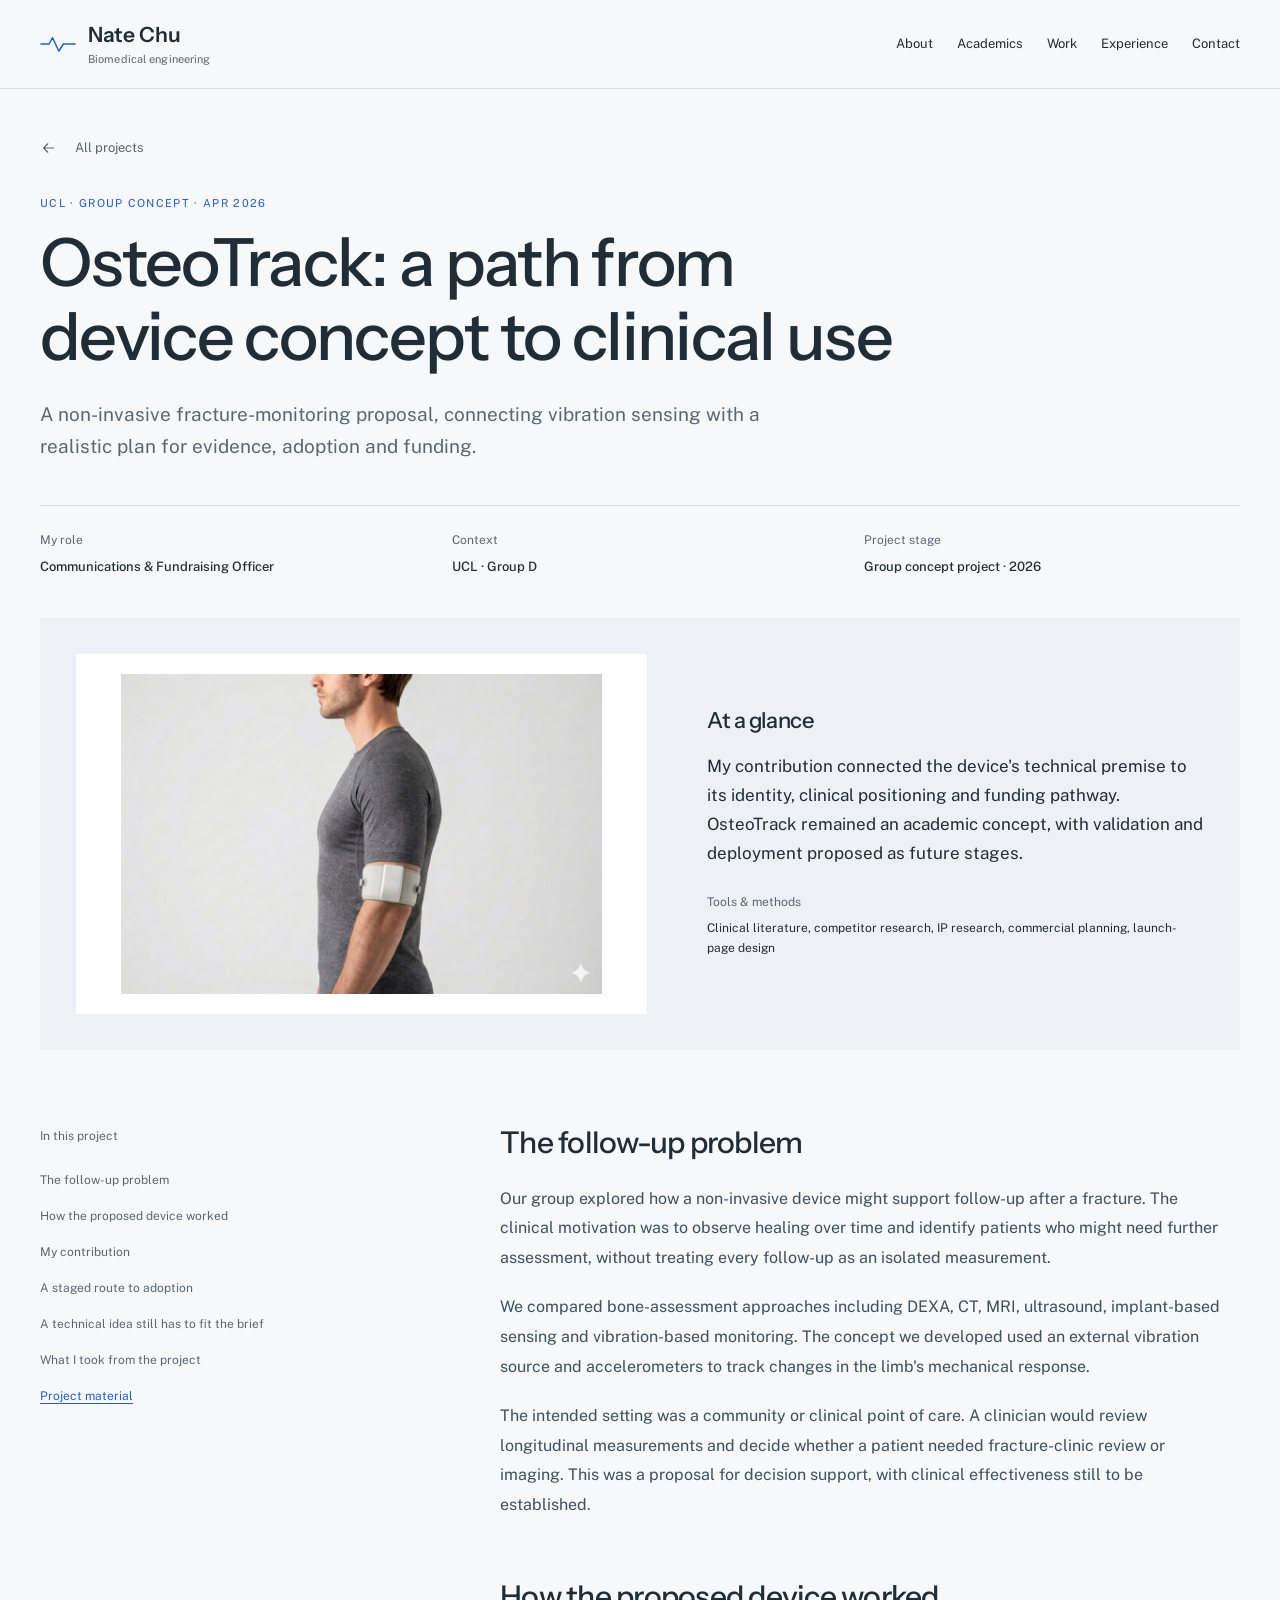
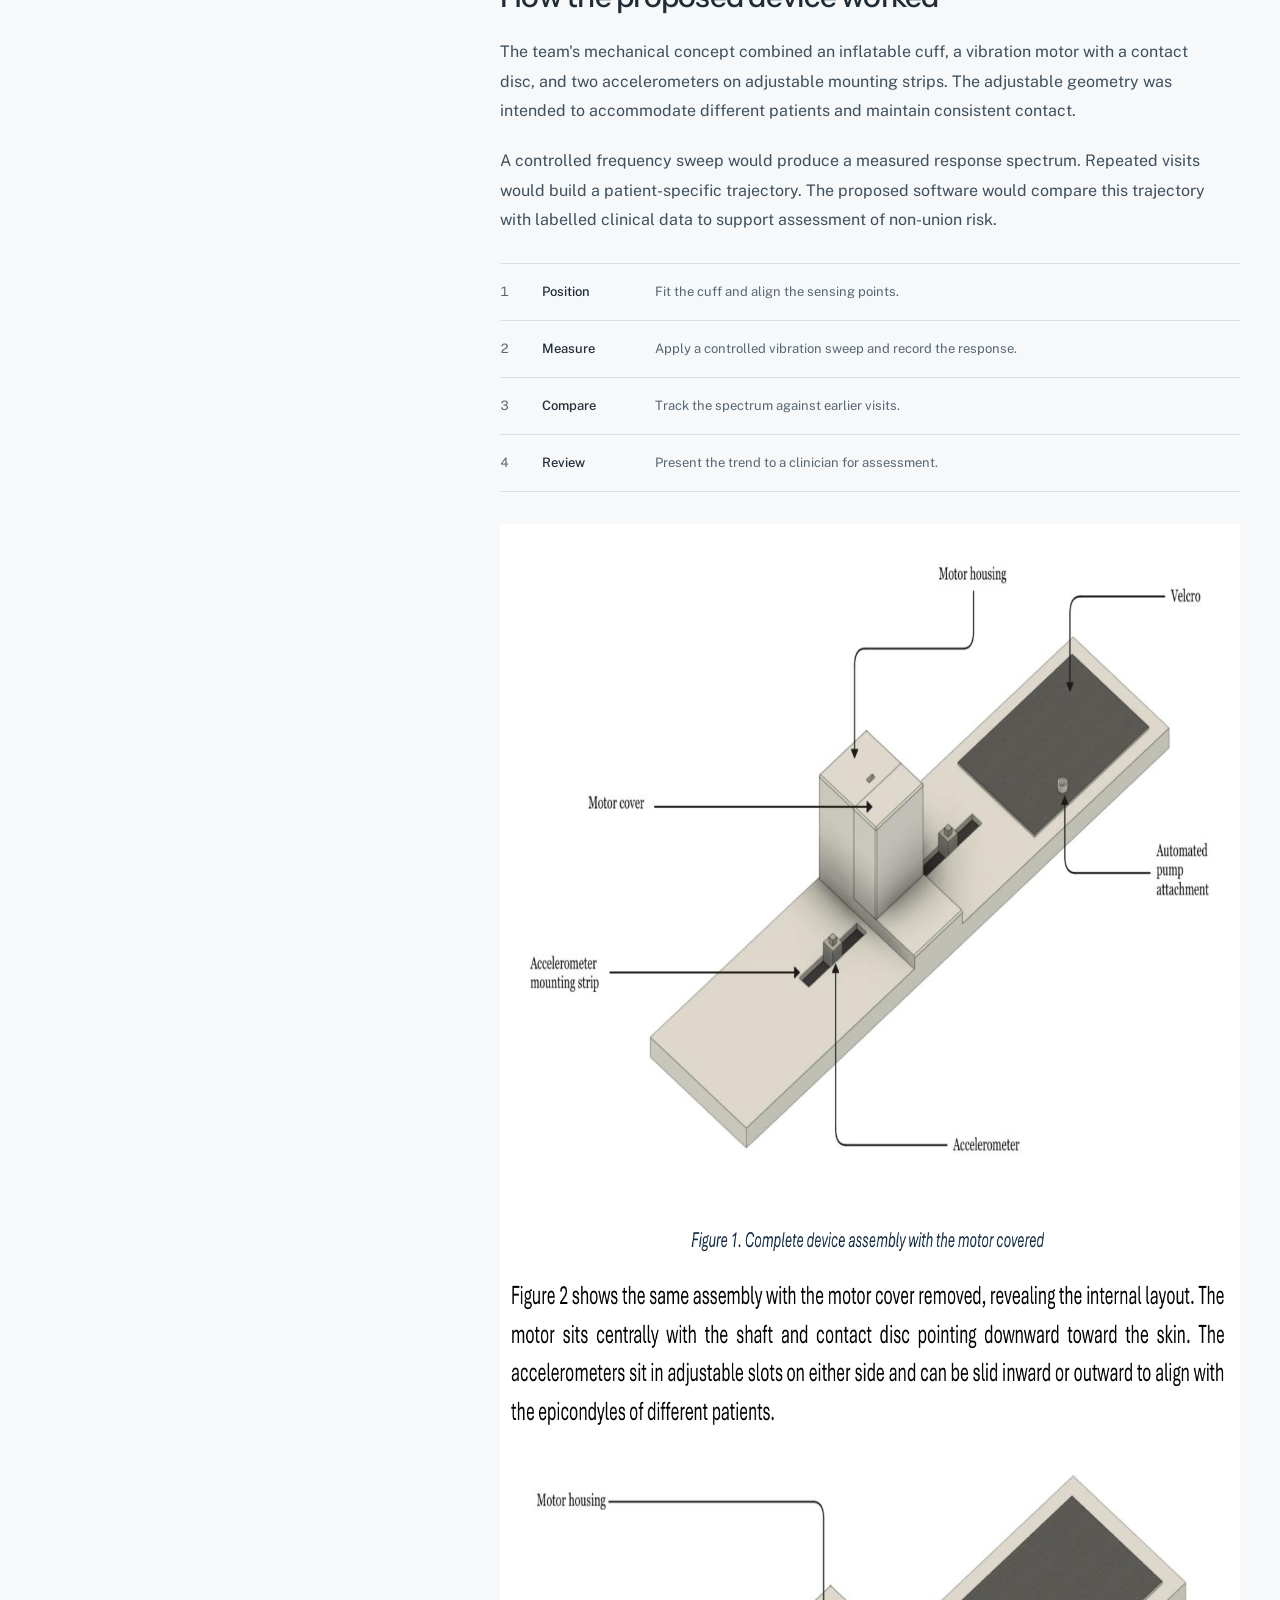
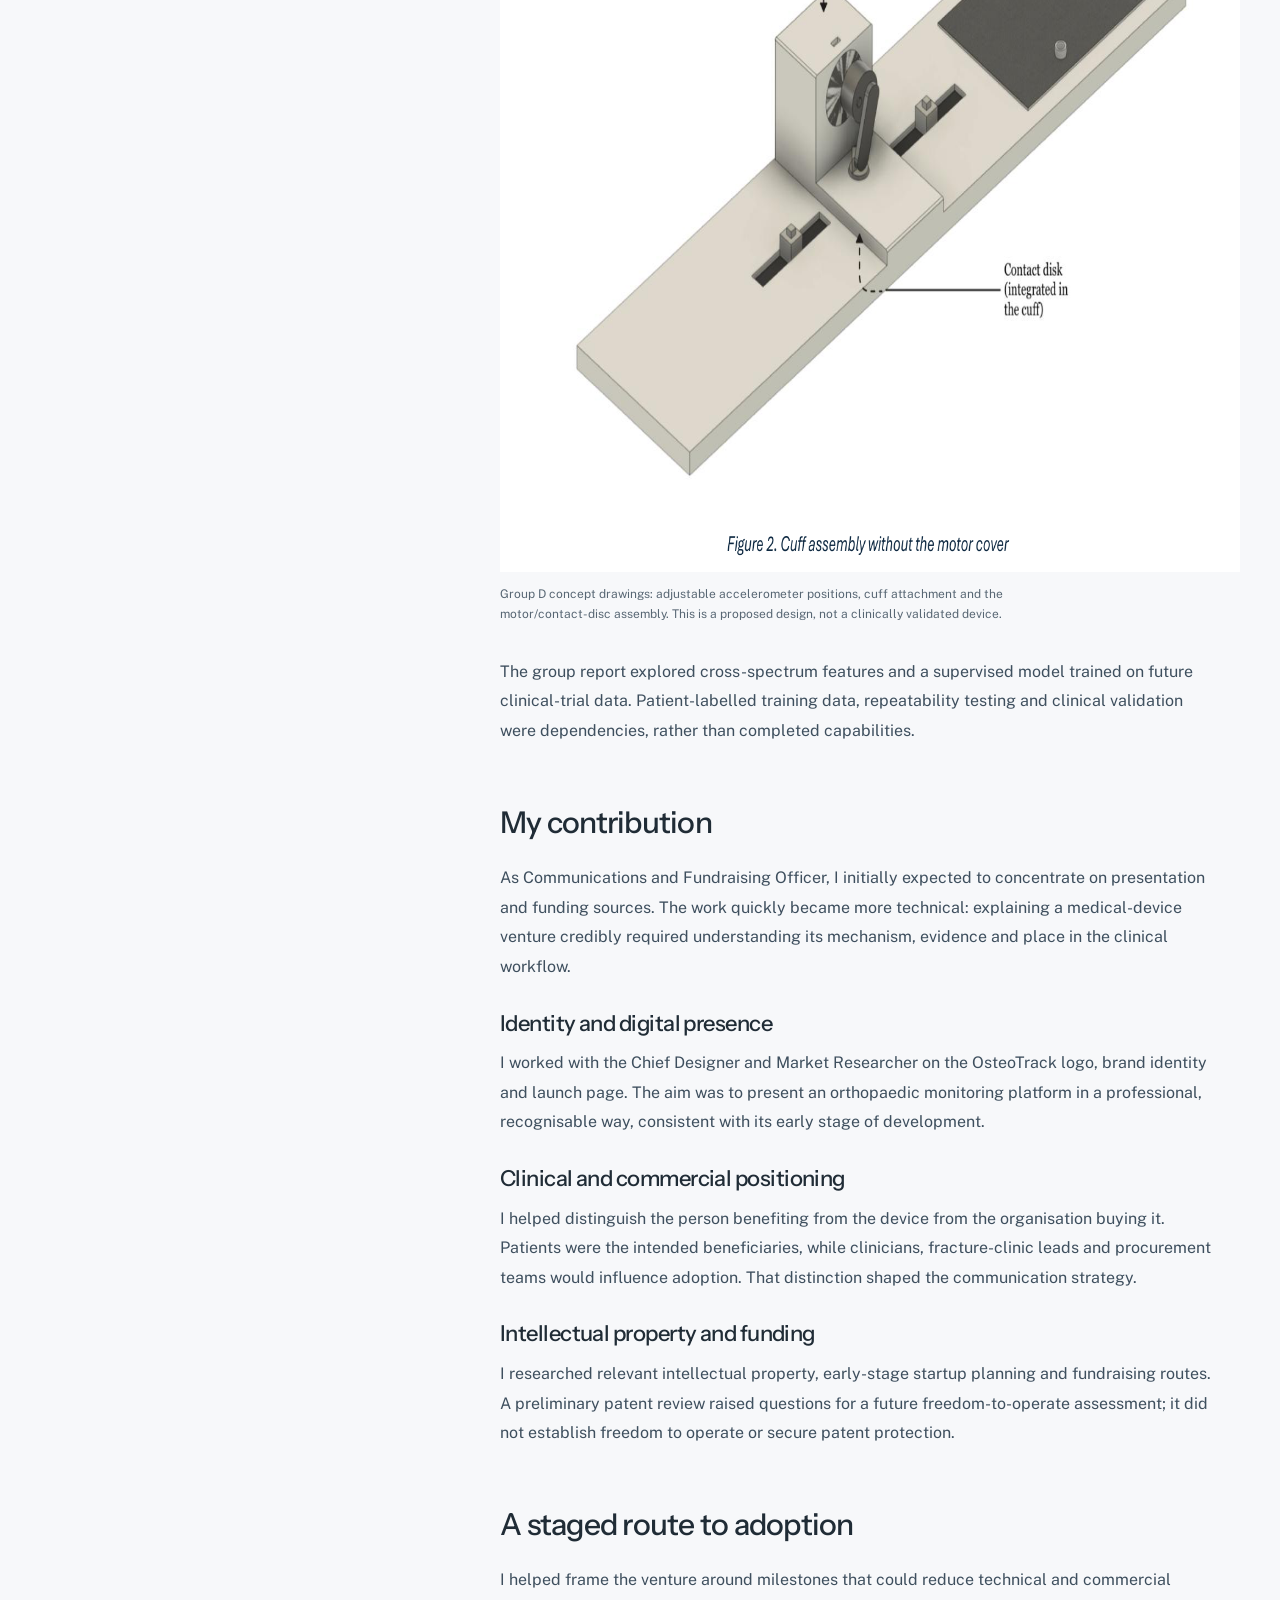
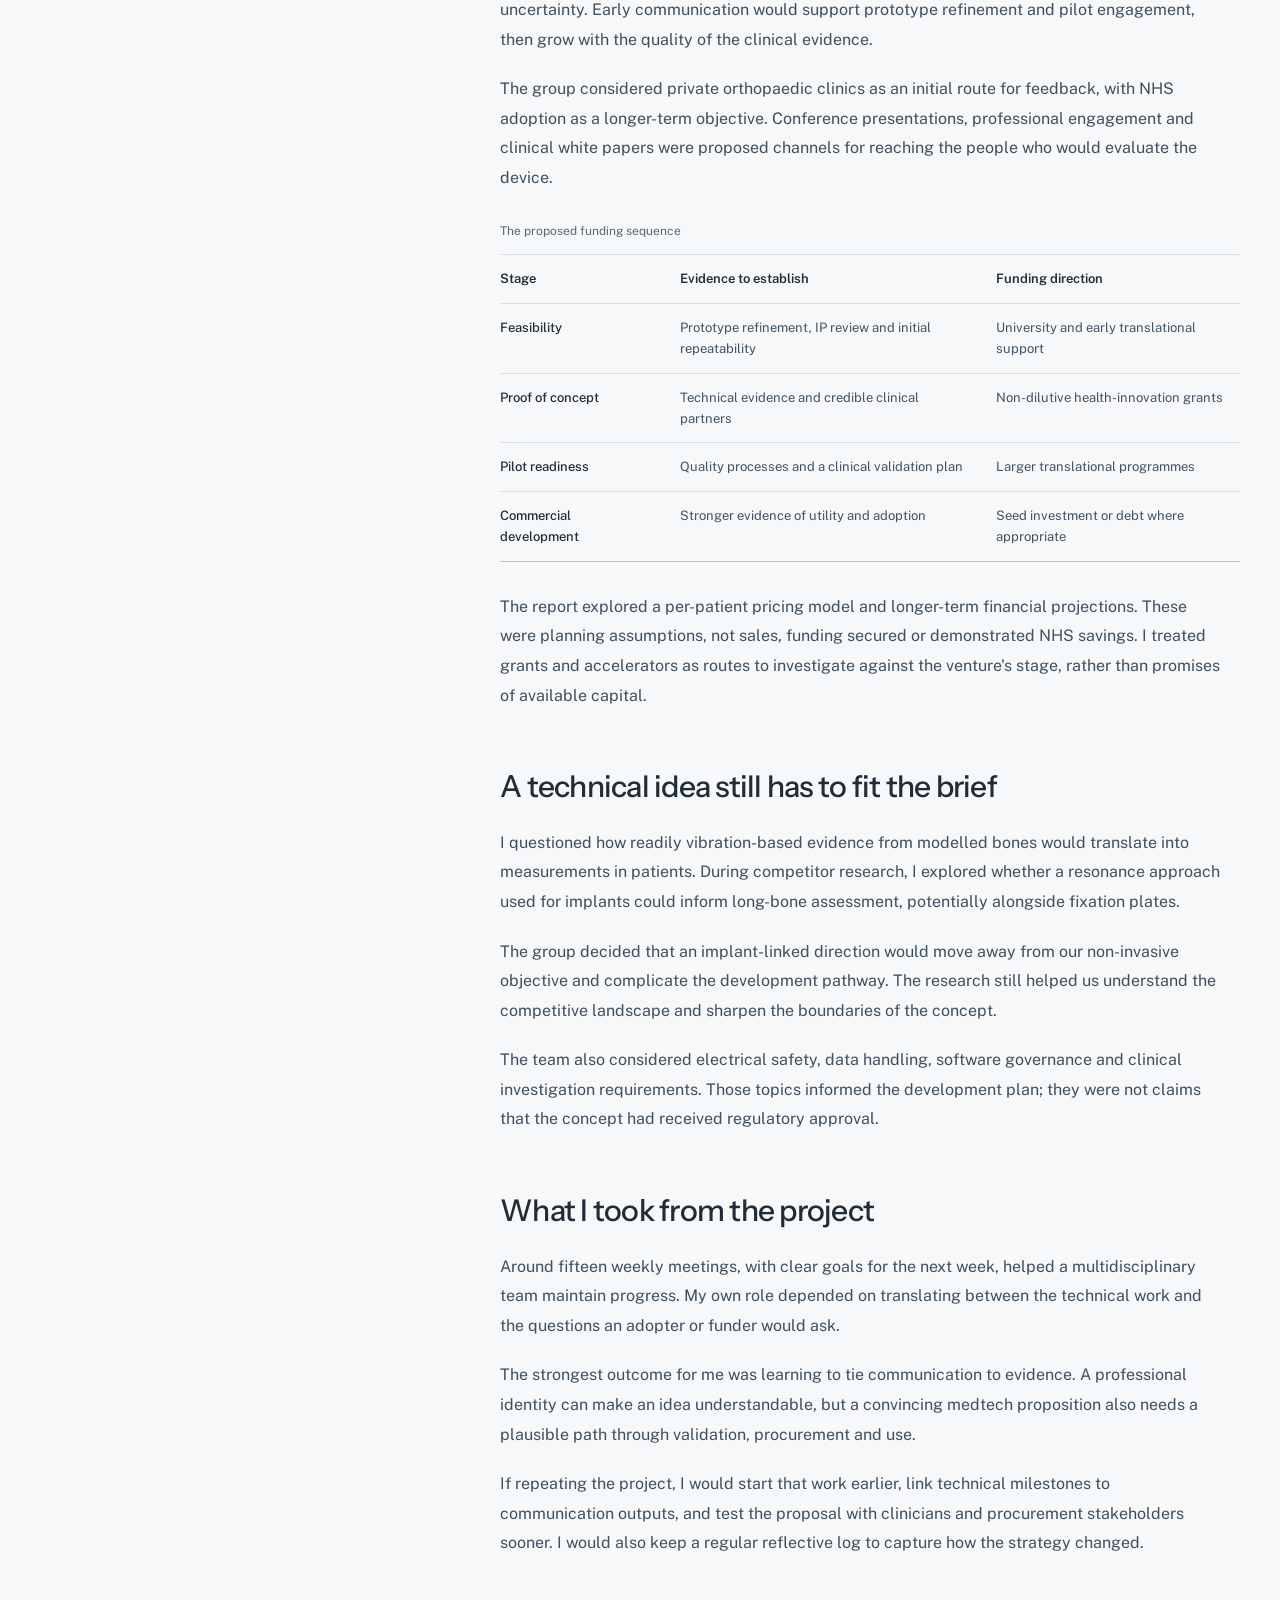
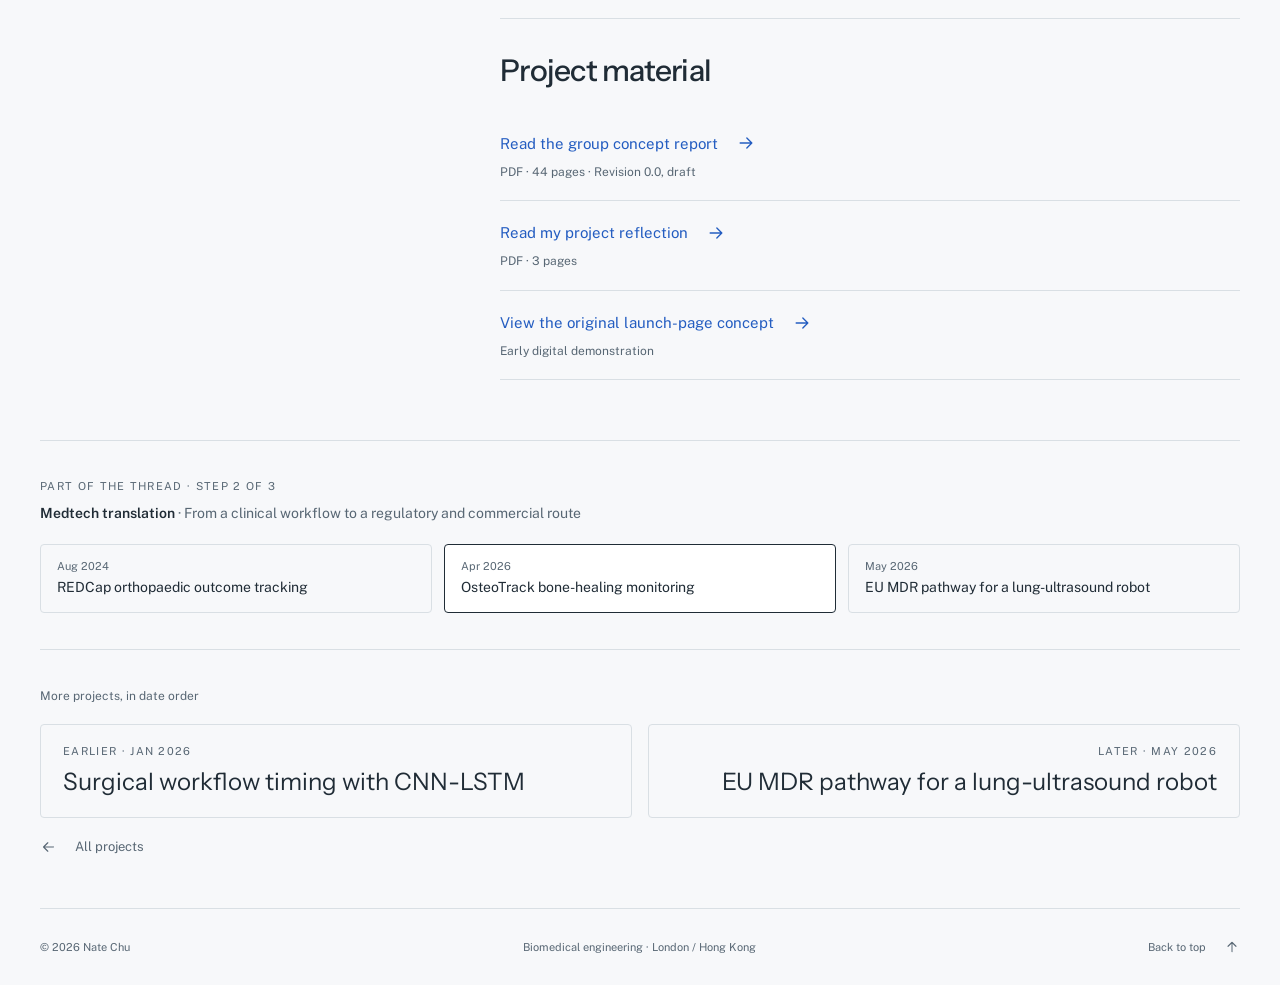
==== commit 38b80a0d: "Restore original OsteoTrack cover, correct asset notes and figure caption Co-Authored-By: Claude Opu" ====
--- a/projects/bone-healing-monitoring-device.html
+++ b/projects/bone-healing-monitoring-device.html
@@ -3,7 +3,7 @@
 <a class="skip-link" href="#main">Skip to content</a><header class="site-header"><div class="header-inner"><a class="brand" href="../index.html#top" aria-label="Nate Chu home"><svg class="brand-mark" viewBox="0 0 40 24" aria-hidden="true"><path d="M1 12h9l4-7 7 15 5-8h13"/></svg><span>Nate Chu<span class="brand-sub">Biomedical engineering</span></span></a><button class="menu-toggle" type="button" aria-expanded="false" aria-controls="site-nav" hidden>Menu</button><nav class="site-nav" id="site-nav" aria-label="Main navigation"><a href="../index.html#about">About</a><a href="../index.html#academics">Academics</a><a href="../index.html#projects">Work</a><a href="../index.html#experience">Experience</a><a href="../index.html#contact">Contact</a></nav></div></header>
 <main id="main">
 <header class="case-header wrap"><a class="back-link" href="../index.html#archive">All projects<svg class="arrow" viewBox="0 0 24 24" aria-hidden="true"><path d="M5 12h14m-6-6 6 6-6 6"/></svg></a><p class="case-kicker">UCL · Group concept · Apr 2026</p><h1>OsteoTrack: a path from device concept to clinical use</h1><p class="case-intro">A non-invasive fracture-monitoring proposal, connecting vibration sensing with a realistic plan for evidence, adoption and funding.</p><div class="case-meta"><div><span>My role</span><strong>Communications &amp; Fundraising Officer</strong></div><div><span>Context</span><strong>UCL · Group D</strong></div><div><span>Project stage</span><strong>Group concept project · 2026</strong></div></div></header>
-<div class="case-lead wrap"><figure class="case-image case-image-contain"><img src="../images/projects/bone-healing.png" alt="OsteoTrack non-invasive bone-healing monitoring concept" width="940" height="627"></figure><div class="case-summary"><h2>At a glance</h2><p>My contribution connected the device&#x27;s technical premise to its identity, clinical positioning and funding pathway. OsteoTrack remained an academic concept, with validation and deployment proposed as future stages.</p><dl><dt>Tools &amp; methods</dt><dd>Clinical literature, competitor research, IP research, commercial planning, launch-page design</dd></dl></div></div>
+<div class="case-lead wrap"><figure class="case-image case-image-contain"><img src="../images/projects/bone-healing.png" alt="OsteoTrack non-invasive bone-healing monitoring concept" width="1024" height="682"></figure><div class="case-summary"><h2>At a glance</h2><p>My contribution connected the device&#x27;s technical premise to its identity, clinical positioning and funding pathway. OsteoTrack remained an academic concept, with validation and deployment proposed as future stages.</p><dl><dt>Tools &amp; methods</dt><dd>Clinical literature, competitor research, IP research, commercial planning, launch-page design</dd></dl></div></div>
 <div class="article-layout wrap"><aside class="article-nav"><nav aria-label="On this page"><p>In this project</p><a href="#context">The follow-up problem</a><a href="#concept">How the proposed device worked</a><a href="#contribution">My contribution</a><a href="#strategy">A staged route to adoption</a><a href="#tradeoffs">A technical idea still has to fit the brief</a><a href="#reflection">What I took from the project</a><a href="#sources">Project material</a></nav></aside>
 <article class="article-body"><section id="context" class="article-section"><h2>The follow-up problem</h2><p>Our group explored how a non-invasive device might support follow-up after a fracture. The clinical motivation was to observe healing over time and identify patients who might need further assessment, without treating every follow-up as an isolated measurement.</p><p>We compared bone-assessment approaches including DEXA, CT, MRI, ultrasound, implant-based sensing and vibration-based monitoring. The concept we developed used an external vibration source and accelerometers to track changes in the limb&#x27;s mechanical response.</p><p>The intended setting was a community or clinical point of care. A clinician would review longitudinal measurements and decide whether a patient needed fracture-clinic review or imaging. This was a proposal for decision support, with clinical effectiveness still to be established.</p></section><section id="concept" class="article-section"><h2>How the proposed device worked</h2><p>The team&#x27;s mechanical concept combined an inflatable cuff, a vibration motor with a contact disc, and two accelerometers on adjustable mounting strips. The adjustable geometry was intended to accommodate different patients and maintain consistent contact.</p><p>A controlled frequency sweep would produce a measured response spectrum. Repeated visits would build a patient-specific trajectory. The proposed software would compare this trajectory with labelled clinical data to support assessment of non-union risk.</p><ol class="workflow"><li><strong>Position</strong><span>Fit the cuff and align the sensing points.</span></li><li><strong>Measure</strong><span>Apply a controlled vibration sweep and record the response.</span></li><li><strong>Compare</strong><span>Track the spectrum against earlier visits.</span></li><li><strong>Review</strong><span>Present the trend to a clinician for assessment.</span></li></ol><figure class="article-figure"><a href="../images/projects/osteotrack-assembly.png" target="_blank" rel="noreferrer" aria-label="Open figure at full size"><img src="../images/projects/osteotrack-assembly.png" alt="Two annotated CAD views of the proposed cuff assembly, with and without the motor housing" width="1213" height="1648" loading="lazy"></a><figcaption>Group D concept drawings: adjustable accelerometer positions, cuff attachment and the motor/contact-disc assembly. This is a proposed design, not a clinically validated device.</figcaption></figure><p>The group report explored cross-spectrum features and a supervised model trained on future clinical-trial data. Patient-labelled training data, repeatability testing and clinical validation were dependencies, rather than completed capabilities.</p></section><section id="contribution" class="article-section"><h2>My contribution</h2><p>As Communications and Fundraising Officer, I initially expected to concentrate on presentation and funding sources. The work quickly became more technical: explaining a medical-device venture credibly required understanding its mechanism, evidence and place in the clinical workflow.</p><h3>Identity and digital presence</h3><p>I worked with the Chief Designer and Market Researcher on the OsteoTrack logo, brand identity and launch page. The aim was to present an orthopaedic monitoring platform in a professional, recognisable way, consistent with its early stage of development.</p><h3>Clinical and commercial positioning</h3><p>I helped distinguish the person benefiting from the device from the organisation buying it. Patients were the intended beneficiaries, while clinicians, fracture-clinic leads and procurement teams would influence adoption. That distinction shaped the communication strategy.</p><h3>Intellectual property and funding</h3><p>I researched relevant intellectual property, early-stage startup planning and fundraising routes. A preliminary patent review raised questions for a future freedom-to-operate assessment; it did not establish freedom to operate or secure patent protection.</p></section><section id="strategy" class="article-section"><h2>A staged route to adoption</h2><p>I helped frame the venture around milestones that could reduce technical and commercial uncertainty. Early communication would support prototype refinement and pilot engagement, then grow with the quality of the clinical evidence.</p><p>The group considered private orthopaedic clinics as an initial route for feedback, with NHS adoption as a longer-term objective. Conference presentations, professional engagement and clinical white papers were proposed channels for reaching the people who would evaluate the device.</p><div class="table-scroll" tabindex="0" role="region" aria-label="The proposed funding sequence"><table><caption>The proposed funding sequence</caption><thead><tr><th scope="col">Stage</th><th scope="col">Evidence to establish</th><th scope="col">Funding direction</th></tr></thead><tbody><tr><th scope="row">Feasibility</th><td>Prototype refinement, IP review and initial repeatability</td><td>University and early translational support</td></tr><tr><th scope="row">Proof of concept</th><td>Technical evidence and credible clinical partners</td><td>Non-dilutive health-innovation grants</td></tr><tr><th scope="row">Pilot readiness</th><td>Quality processes and a clinical validation plan</td><td>Larger translational programmes</td></tr><tr><th scope="row">Commercial development</th><td>Stronger evidence of utility and adoption</td><td>Seed investment or debt where appropriate</td></tr></tbody></table></div><p>The report explored a per-patient pricing model and longer-term financial projections. These were planning assumptions, not sales, funding secured or demonstrated NHS savings. I treated grants and accelerators as routes to investigate against the venture&#x27;s stage, rather than promises of available capital.</p></section><section id="tradeoffs" class="article-section"><h2>A technical idea still has to fit the brief</h2><p>I questioned how readily vibration-based evidence from modelled bones would translate into measurements in patients. During competitor research, I explored whether a resonance approach used for implants could inform long-bone assessment, potentially alongside fixation plates.</p><p>The group decided that an implant-linked direction would move away from our non-invasive objective and complicate the development pathway. The research still helped us understand the competitive landscape and sharpen the boundaries of the concept.</p><p>The team also considered electrical safety, data handling, software governance and clinical investigation requirements. Those topics informed the development plan; they were not claims that the concept had received regulatory approval.</p></section><section id="reflection" class="article-section"><h2>What I took from the project</h2><p>Around fifteen weekly meetings, with clear goals for the next week, helped a multidisciplinary team maintain progress. My own role depended on translating between the technical work and the questions an adopter or funder would ask.</p><p>The strongest outcome for me was learning to tie communication to evidence. A professional identity can make an idea understandable, but a convincing medtech proposition also needs a plausible path through validation, procurement and use.</p><p>If repeating the project, I would start that work earlier, link technical milestones to communication outputs, and test the proposal with clinicians and procurement stakeholders sooner. I would also keep a regular reflective log to capture how the strategy changed.</p></section>
 <section class="article-section resources" id="sources"><h2>Project material</h2><ul><li><a class="text-link" href="../documents/osteotrack-report.pdf">Read the group concept report<svg class="arrow" viewBox="0 0 24 24" aria-hidden="true"><path d="M5 12h14m-6-6 6 6-6 6"/></svg></a><span>PDF · 44 pages · Revision 0.0, draft</span></li><li><a class="text-link" href="../documents/osteotrack-reflection.pdf">Read my project reflection<svg class="arrow" viewBox="0 0 24 24" aria-hidden="true"><path d="M5 12h14m-6-6 6 6-6 6"/></svg></a><span>PDF · 3 pages</span></li><li><a class="text-link" href="https://osteo-track-flow.base44.app" target="_blank" rel="noreferrer">View the original launch-page concept<svg class="arrow" viewBox="0 0 24 24" aria-hidden="true"><path d="M5 12h14m-6-6 6 6-6 6"/></svg></a><span>Early digital demonstration</span></li></ul></section></article></div>
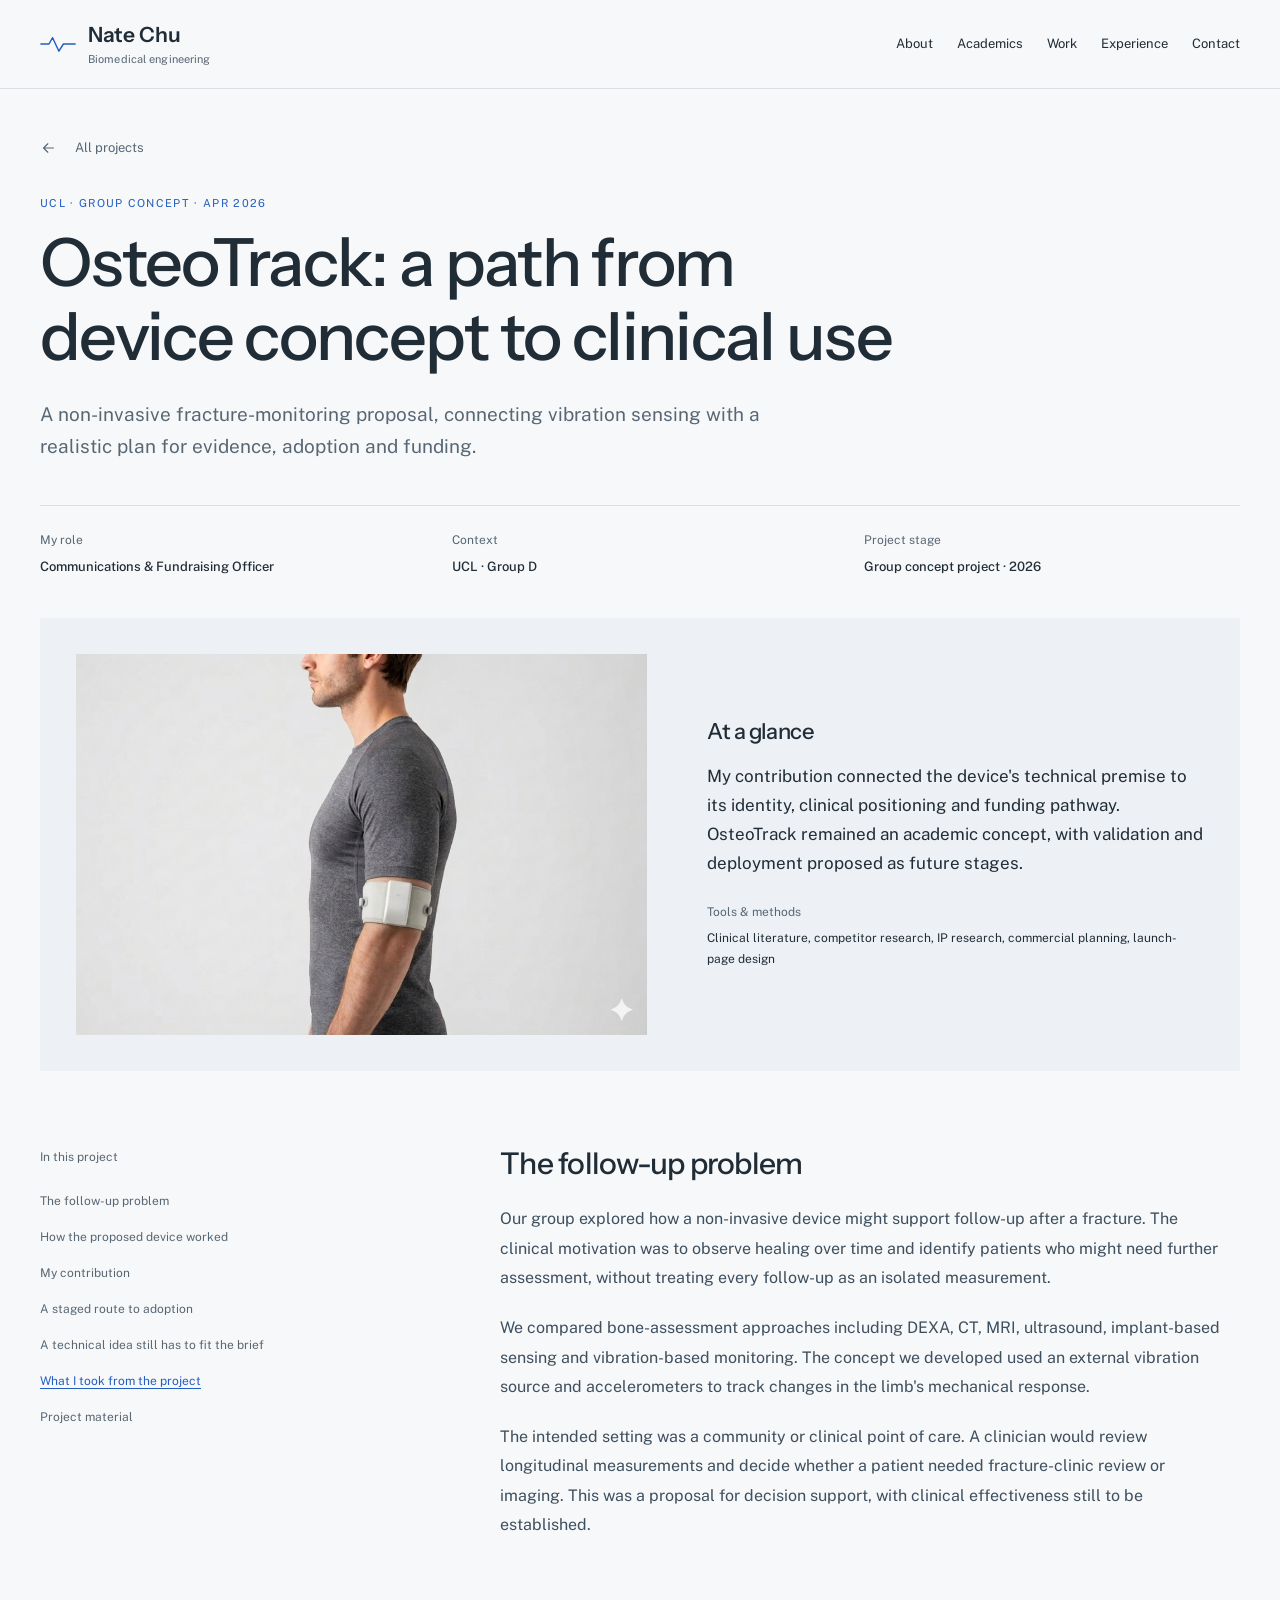
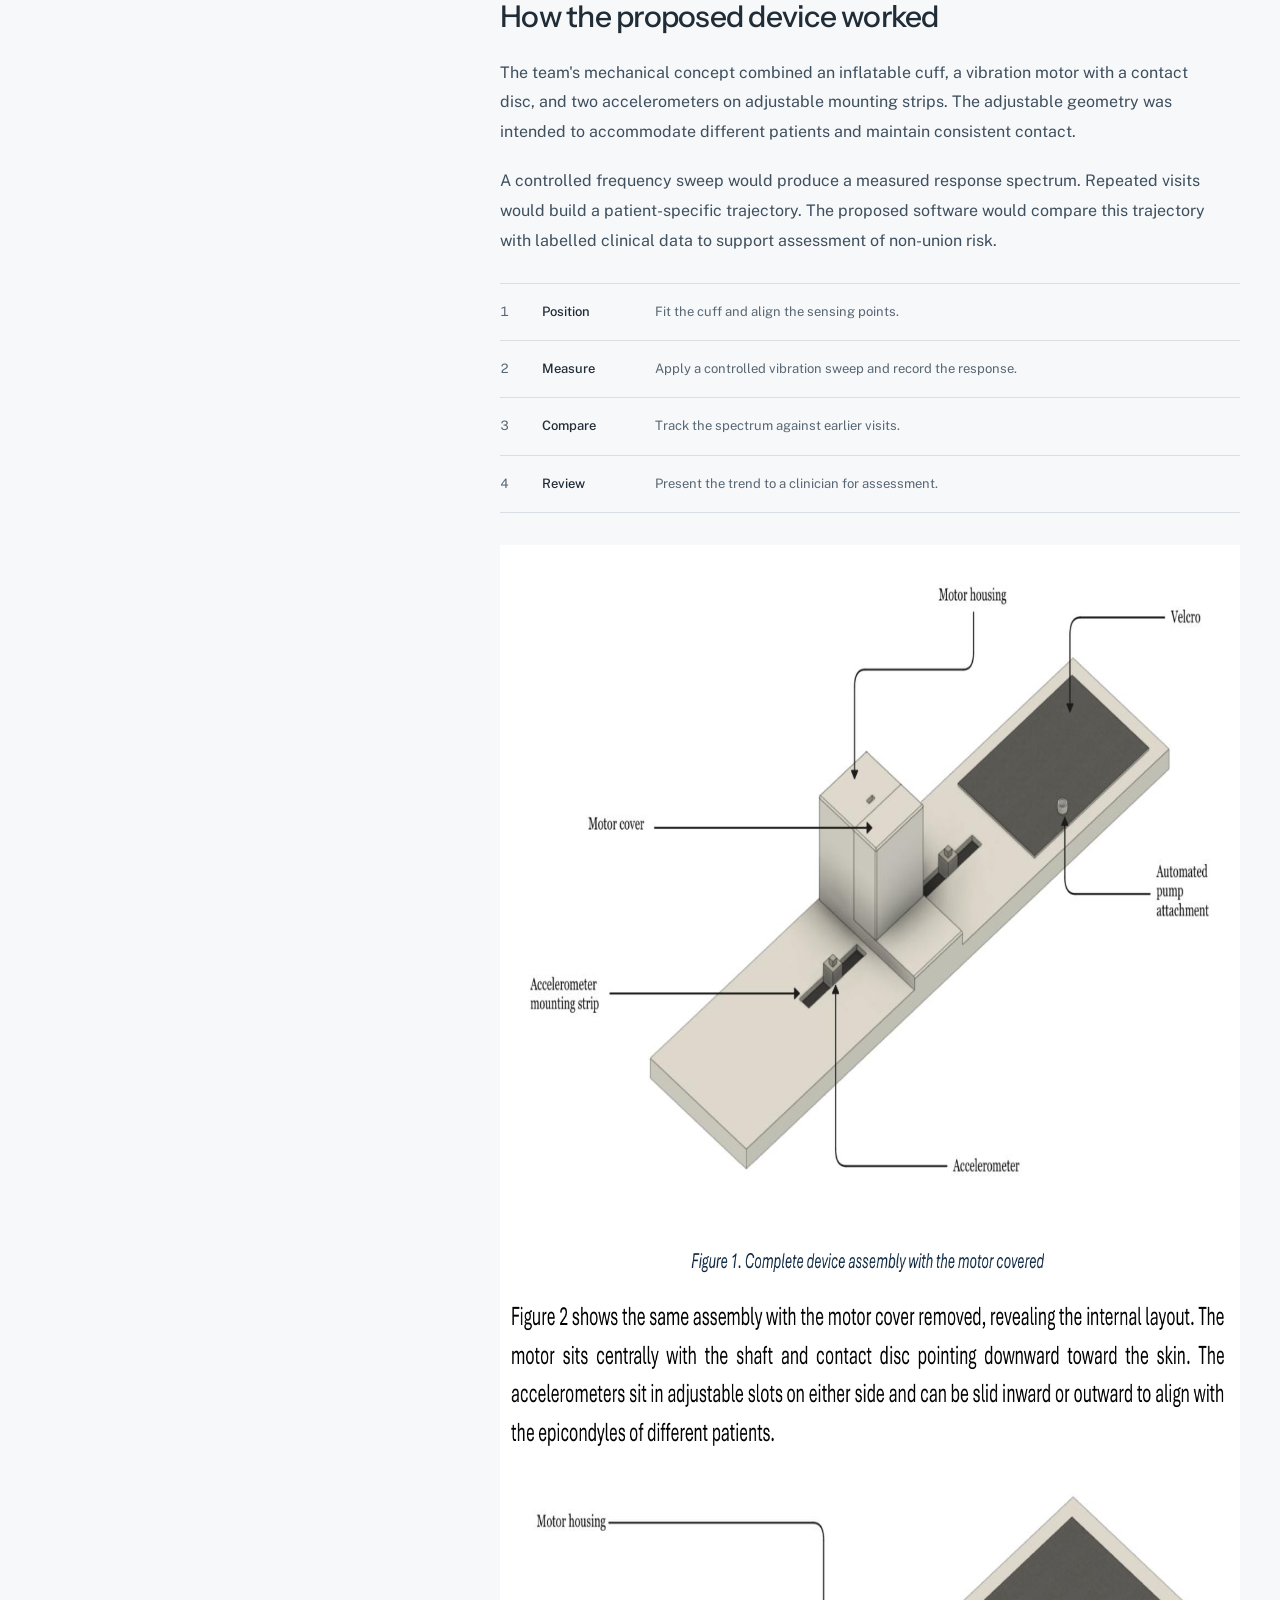
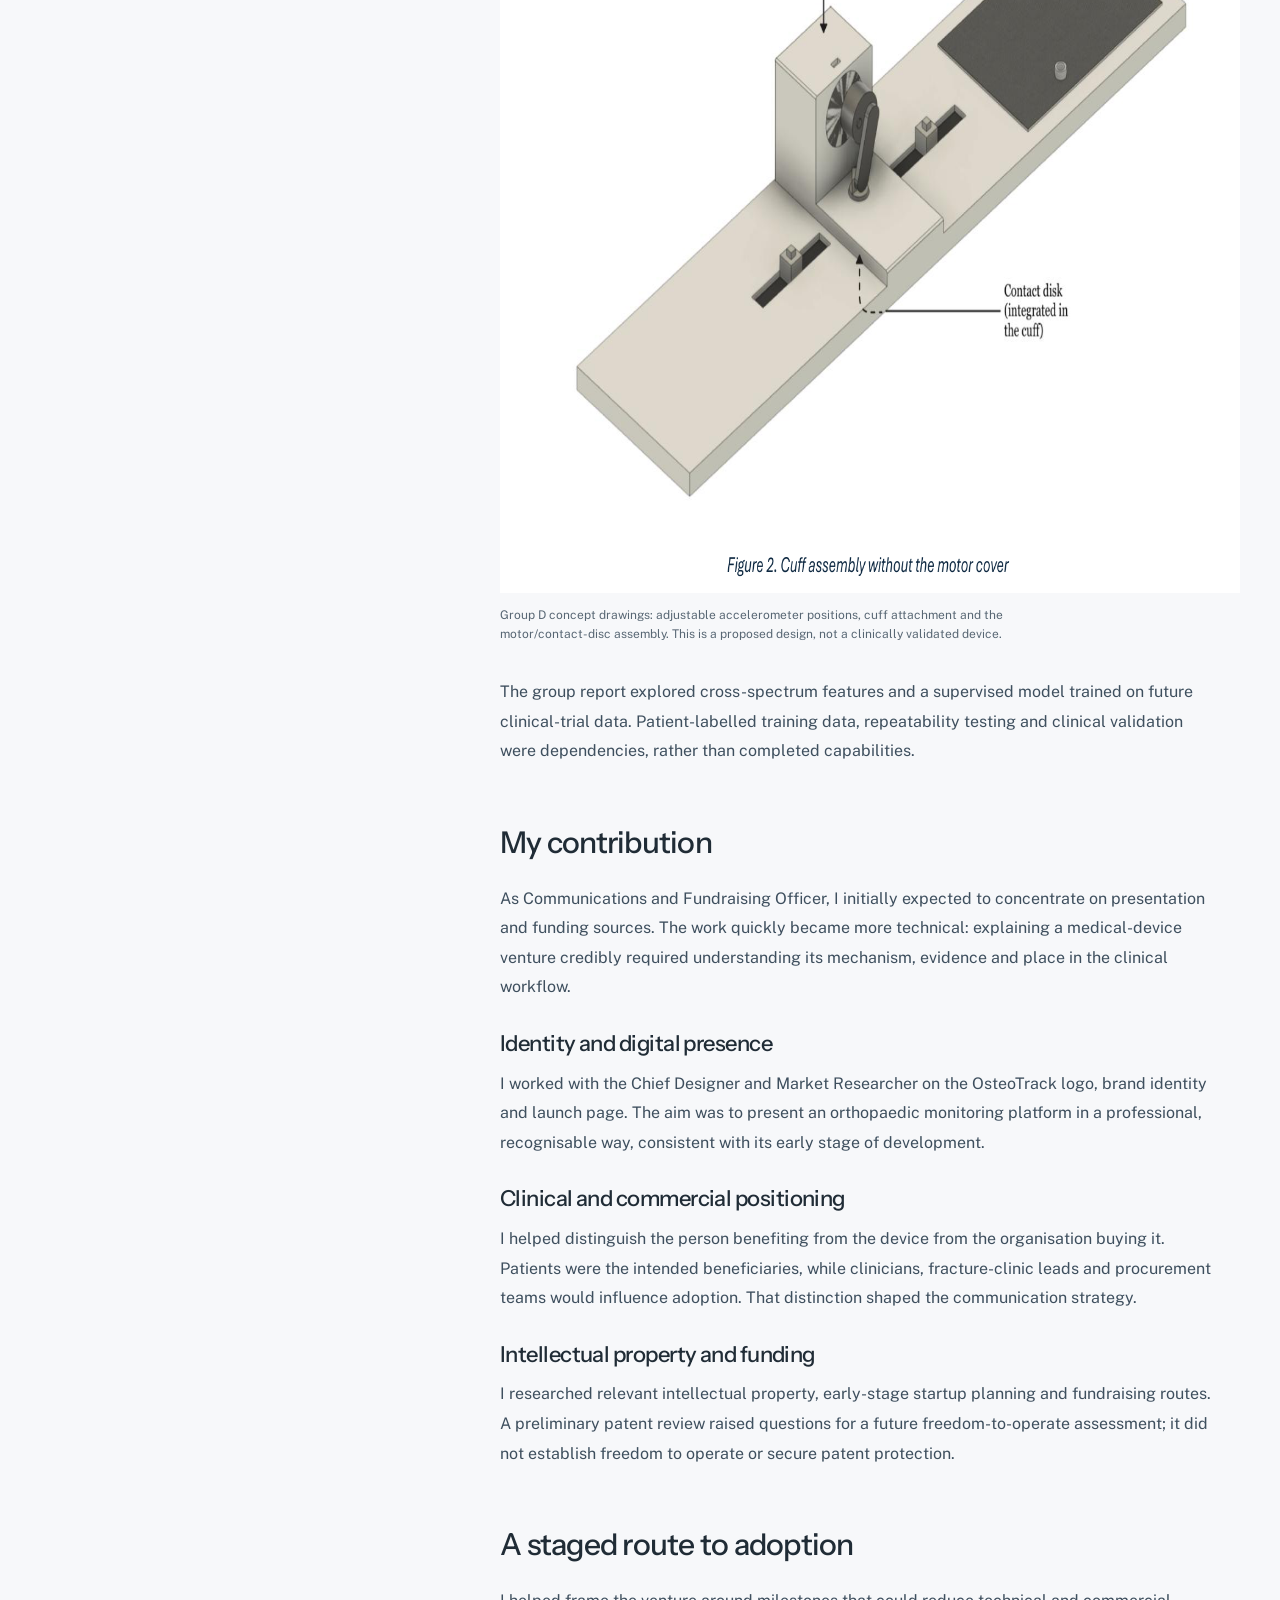
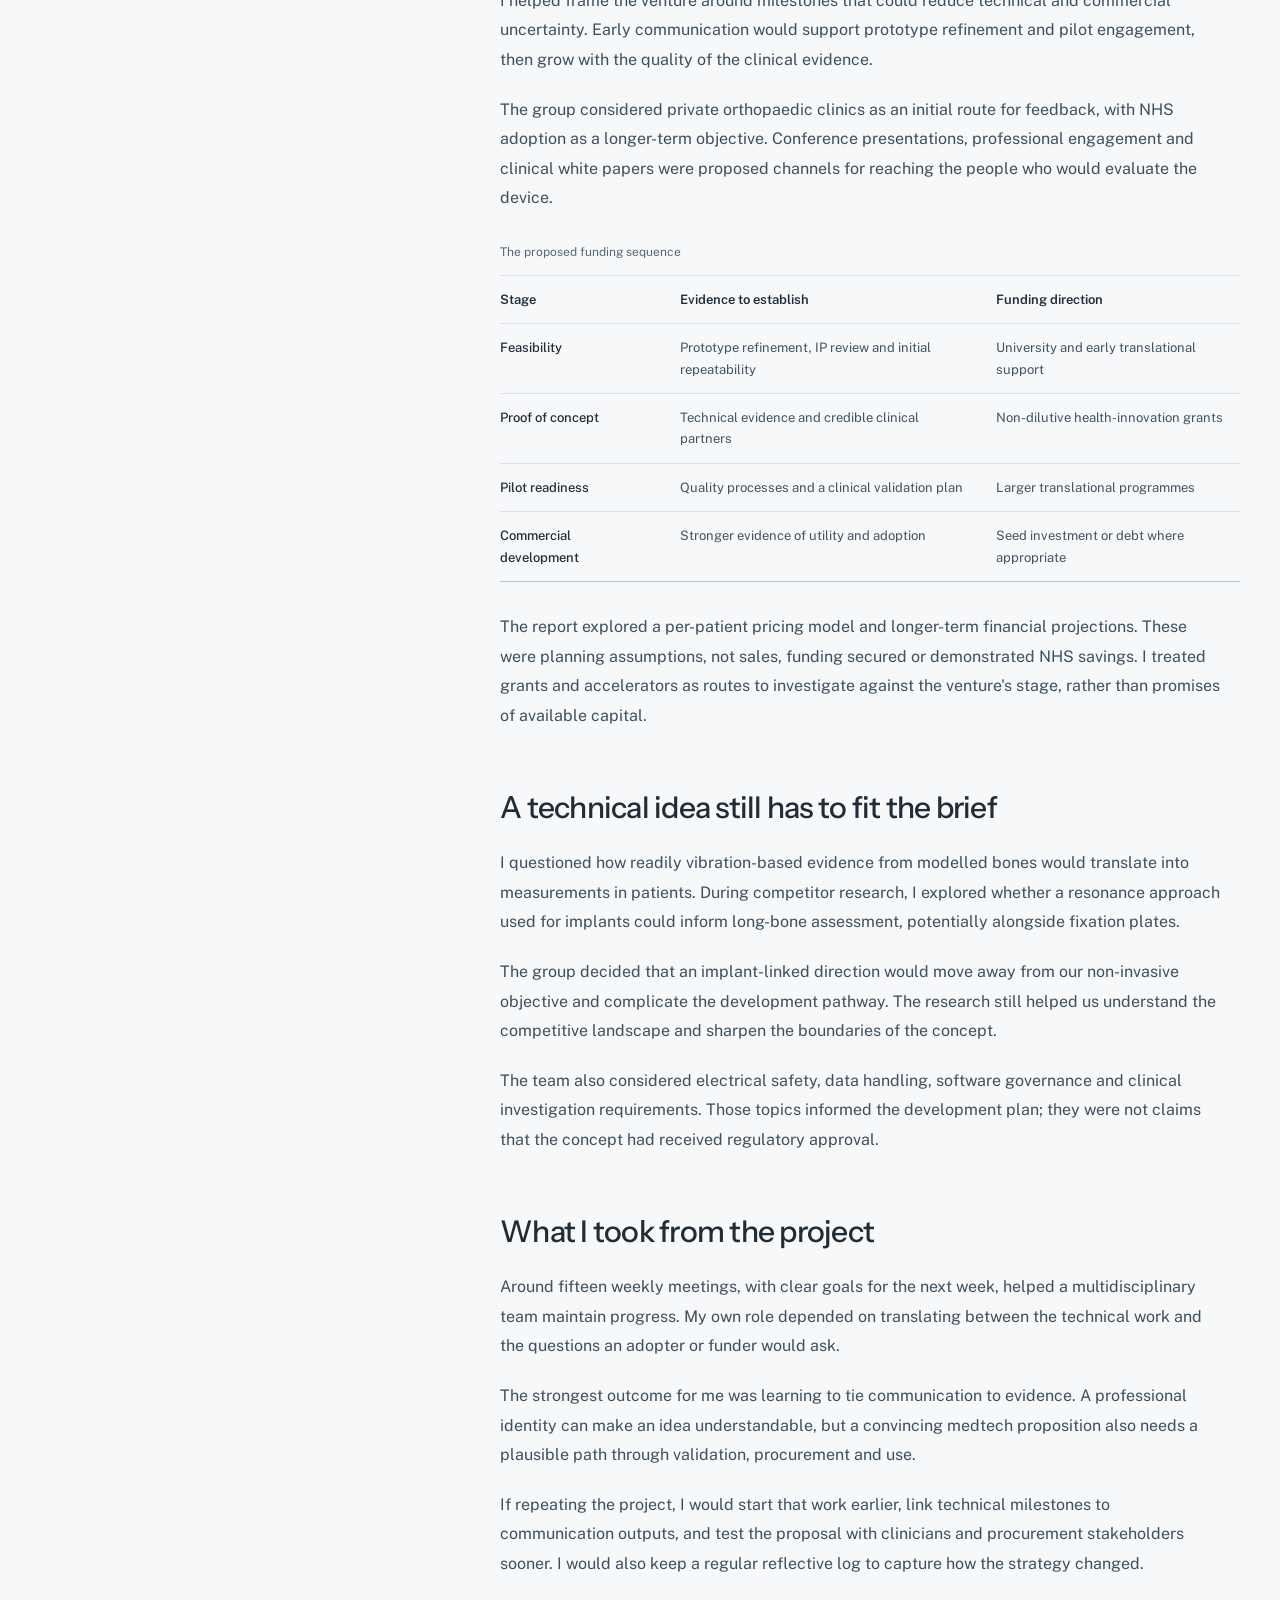
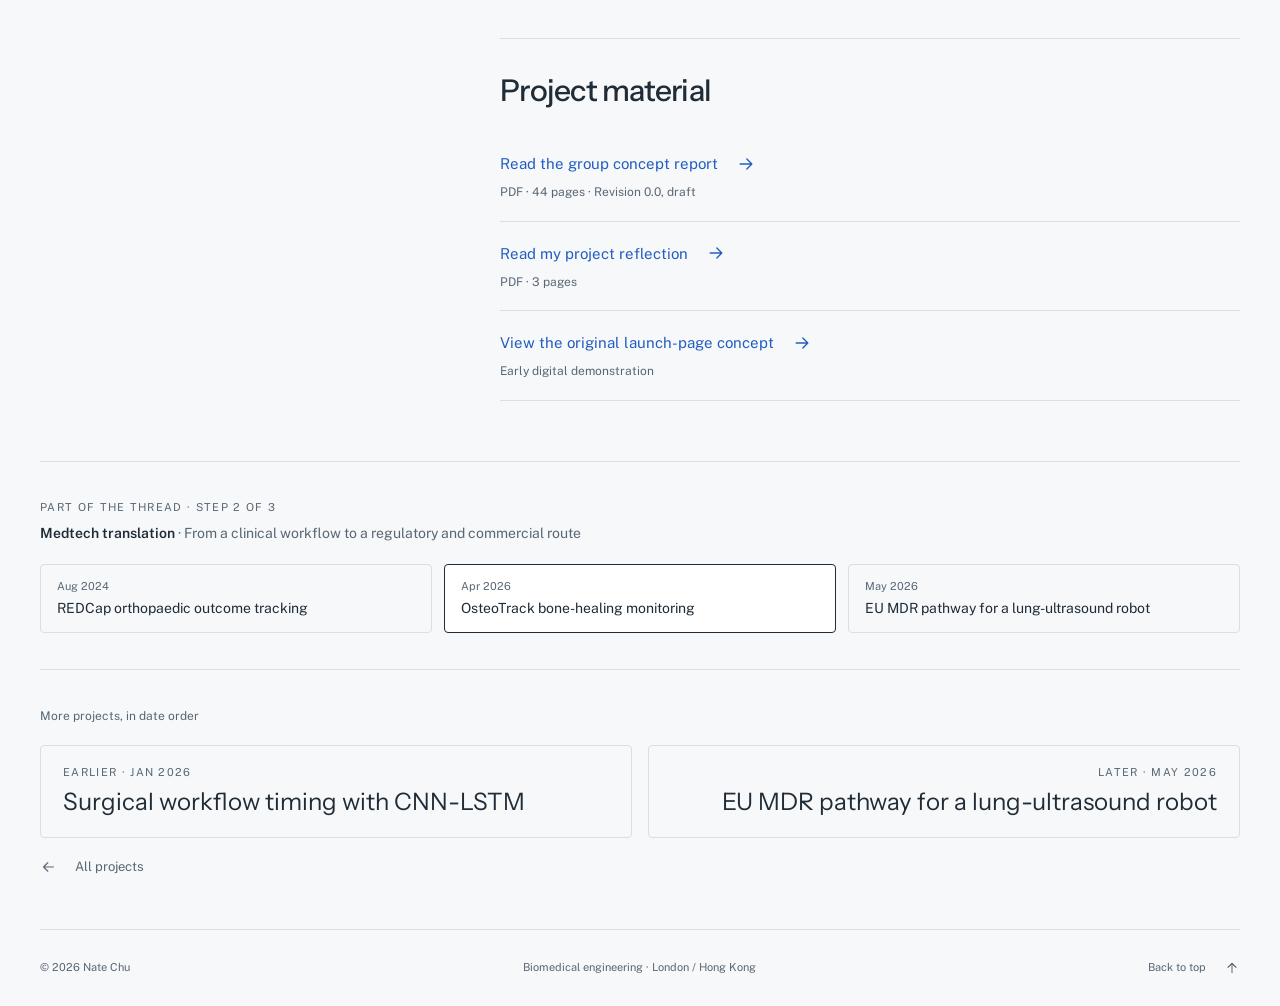
==== commit dec16093: "Add card-scale thumbnails so homepage cards stay legible Co-Authored-By: Claude Opus 5.5 (1M context" ====
--- a/projects/bone-healing-monitoring-device.html
+++ b/projects/bone-healing-monitoring-device.html
@@ -3,7 +3,7 @@
 <a class="skip-link" href="#main">Skip to content</a><header class="site-header"><div class="header-inner"><a class="brand" href="../index.html#top" aria-label="Nate Chu home"><svg class="brand-mark" viewBox="0 0 40 24" aria-hidden="true"><path d="M1 12h9l4-7 7 15 5-8h13"/></svg><span>Nate Chu<span class="brand-sub">Biomedical engineering</span></span></a><button class="menu-toggle" type="button" aria-expanded="false" aria-controls="site-nav" hidden>Menu</button><nav class="site-nav" id="site-nav" aria-label="Main navigation"><a href="../index.html#about">About</a><a href="../index.html#academics">Academics</a><a href="../index.html#projects">Work</a><a href="../index.html#experience">Experience</a><a href="../index.html#contact">Contact</a></nav></div></header>
 <main id="main">
 <header class="case-header wrap"><a class="back-link" href="../index.html#archive">All projects<svg class="arrow" viewBox="0 0 24 24" aria-hidden="true"><path d="M5 12h14m-6-6 6 6-6 6"/></svg></a><p class="case-kicker">UCL · Group concept · Apr 2026</p><h1>OsteoTrack: a path from device concept to clinical use</h1><p class="case-intro">A non-invasive fracture-monitoring proposal, connecting vibration sensing with a realistic plan for evidence, adoption and funding.</p><div class="case-meta"><div><span>My role</span><strong>Communications &amp; Fundraising Officer</strong></div><div><span>Context</span><strong>UCL · Group D</strong></div><div><span>Project stage</span><strong>Group concept project · 2026</strong></div></div></header>
-<div class="case-lead wrap"><figure class="case-image case-image-contain"><img src="../images/projects/bone-healing.png" alt="OsteoTrack non-invasive bone-healing monitoring concept" width="1024" height="682"></figure><div class="case-summary"><h2>At a glance</h2><p>My contribution connected the device&#x27;s technical premise to its identity, clinical positioning and funding pathway. OsteoTrack remained an academic concept, with validation and deployment proposed as future stages.</p><dl><dt>Tools &amp; methods</dt><dd>Clinical literature, competitor research, IP research, commercial planning, launch-page design</dd></dl></div></div>
+<div class="case-lead wrap"><figure class="case-image case-image-cover"><img src="../images/projects/bone-healing.png" alt="OsteoTrack non-invasive bone-healing monitoring concept" width="1024" height="682"></figure><div class="case-summary"><h2>At a glance</h2><p>My contribution connected the device&#x27;s technical premise to its identity, clinical positioning and funding pathway. OsteoTrack remained an academic concept, with validation and deployment proposed as future stages.</p><dl><dt>Tools &amp; methods</dt><dd>Clinical literature, competitor research, IP research, commercial planning, launch-page design</dd></dl></div></div>
 <div class="article-layout wrap"><aside class="article-nav"><nav aria-label="On this page"><p>In this project</p><a href="#context">The follow-up problem</a><a href="#concept">How the proposed device worked</a><a href="#contribution">My contribution</a><a href="#strategy">A staged route to adoption</a><a href="#tradeoffs">A technical idea still has to fit the brief</a><a href="#reflection">What I took from the project</a><a href="#sources">Project material</a></nav></aside>
 <article class="article-body"><section id="context" class="article-section"><h2>The follow-up problem</h2><p>Our group explored how a non-invasive device might support follow-up after a fracture. The clinical motivation was to observe healing over time and identify patients who might need further assessment, without treating every follow-up as an isolated measurement.</p><p>We compared bone-assessment approaches including DEXA, CT, MRI, ultrasound, implant-based sensing and vibration-based monitoring. The concept we developed used an external vibration source and accelerometers to track changes in the limb&#x27;s mechanical response.</p><p>The intended setting was a community or clinical point of care. A clinician would review longitudinal measurements and decide whether a patient needed fracture-clinic review or imaging. This was a proposal for decision support, with clinical effectiveness still to be established.</p></section><section id="concept" class="article-section"><h2>How the proposed device worked</h2><p>The team&#x27;s mechanical concept combined an inflatable cuff, a vibration motor with a contact disc, and two accelerometers on adjustable mounting strips. The adjustable geometry was intended to accommodate different patients and maintain consistent contact.</p><p>A controlled frequency sweep would produce a measured response spectrum. Repeated visits would build a patient-specific trajectory. The proposed software would compare this trajectory with labelled clinical data to support assessment of non-union risk.</p><ol class="workflow"><li><strong>Position</strong><span>Fit the cuff and align the sensing points.</span></li><li><strong>Measure</strong><span>Apply a controlled vibration sweep and record the response.</span></li><li><strong>Compare</strong><span>Track the spectrum against earlier visits.</span></li><li><strong>Review</strong><span>Present the trend to a clinician for assessment.</span></li></ol><figure class="article-figure"><a href="../images/projects/osteotrack-assembly.png" target="_blank" rel="noreferrer" aria-label="Open figure at full size"><img src="../images/projects/osteotrack-assembly.png" alt="Two annotated CAD views of the proposed cuff assembly, with and without the motor housing" width="1213" height="1648" loading="lazy"></a><figcaption>Group D concept drawings: adjustable accelerometer positions, cuff attachment and the motor/contact-disc assembly. This is a proposed design, not a clinically validated device.</figcaption></figure><p>The group report explored cross-spectrum features and a supervised model trained on future clinical-trial data. Patient-labelled training data, repeatability testing and clinical validation were dependencies, rather than completed capabilities.</p></section><section id="contribution" class="article-section"><h2>My contribution</h2><p>As Communications and Fundraising Officer, I initially expected to concentrate on presentation and funding sources. The work quickly became more technical: explaining a medical-device venture credibly required understanding its mechanism, evidence and place in the clinical workflow.</p><h3>Identity and digital presence</h3><p>I worked with the Chief Designer and Market Researcher on the OsteoTrack logo, brand identity and launch page. The aim was to present an orthopaedic monitoring platform in a professional, recognisable way, consistent with its early stage of development.</p><h3>Clinical and commercial positioning</h3><p>I helped distinguish the person benefiting from the device from the organisation buying it. Patients were the intended beneficiaries, while clinicians, fracture-clinic leads and procurement teams would influence adoption. That distinction shaped the communication strategy.</p><h3>Intellectual property and funding</h3><p>I researched relevant intellectual property, early-stage startup planning and fundraising routes. A preliminary patent review raised questions for a future freedom-to-operate assessment; it did not establish freedom to operate or secure patent protection.</p></section><section id="strategy" class="article-section"><h2>A staged route to adoption</h2><p>I helped frame the venture around milestones that could reduce technical and commercial uncertainty. Early communication would support prototype refinement and pilot engagement, then grow with the quality of the clinical evidence.</p><p>The group considered private orthopaedic clinics as an initial route for feedback, with NHS adoption as a longer-term objective. Conference presentations, professional engagement and clinical white papers were proposed channels for reaching the people who would evaluate the device.</p><div class="table-scroll" tabindex="0" role="region" aria-label="The proposed funding sequence"><table><caption>The proposed funding sequence</caption><thead><tr><th scope="col">Stage</th><th scope="col">Evidence to establish</th><th scope="col">Funding direction</th></tr></thead><tbody><tr><th scope="row">Feasibility</th><td>Prototype refinement, IP review and initial repeatability</td><td>University and early translational support</td></tr><tr><th scope="row">Proof of concept</th><td>Technical evidence and credible clinical partners</td><td>Non-dilutive health-innovation grants</td></tr><tr><th scope="row">Pilot readiness</th><td>Quality processes and a clinical validation plan</td><td>Larger translational programmes</td></tr><tr><th scope="row">Commercial development</th><td>Stronger evidence of utility and adoption</td><td>Seed investment or debt where appropriate</td></tr></tbody></table></div><p>The report explored a per-patient pricing model and longer-term financial projections. These were planning assumptions, not sales, funding secured or demonstrated NHS savings. I treated grants and accelerators as routes to investigate against the venture&#x27;s stage, rather than promises of available capital.</p></section><section id="tradeoffs" class="article-section"><h2>A technical idea still has to fit the brief</h2><p>I questioned how readily vibration-based evidence from modelled bones would translate into measurements in patients. During competitor research, I explored whether a resonance approach used for implants could inform long-bone assessment, potentially alongside fixation plates.</p><p>The group decided that an implant-linked direction would move away from our non-invasive objective and complicate the development pathway. The research still helped us understand the competitive landscape and sharpen the boundaries of the concept.</p><p>The team also considered electrical safety, data handling, software governance and clinical investigation requirements. Those topics informed the development plan; they were not claims that the concept had received regulatory approval.</p></section><section id="reflection" class="article-section"><h2>What I took from the project</h2><p>Around fifteen weekly meetings, with clear goals for the next week, helped a multidisciplinary team maintain progress. My own role depended on translating between the technical work and the questions an adopter or funder would ask.</p><p>The strongest outcome for me was learning to tie communication to evidence. A professional identity can make an idea understandable, but a convincing medtech proposition also needs a plausible path through validation, procurement and use.</p><p>If repeating the project, I would start that work earlier, link technical milestones to communication outputs, and test the proposal with clinicians and procurement stakeholders sooner. I would also keep a regular reflective log to capture how the strategy changed.</p></section>
 <section class="article-section resources" id="sources"><h2>Project material</h2><ul><li><a class="text-link" href="../documents/osteotrack-report.pdf">Read the group concept report<svg class="arrow" viewBox="0 0 24 24" aria-hidden="true"><path d="M5 12h14m-6-6 6 6-6 6"/></svg></a><span>PDF · 44 pages · Revision 0.0, draft</span></li><li><a class="text-link" href="../documents/osteotrack-reflection.pdf">Read my project reflection<svg class="arrow" viewBox="0 0 24 24" aria-hidden="true"><path d="M5 12h14m-6-6 6 6-6 6"/></svg></a><span>PDF · 3 pages</span></li><li><a class="text-link" href="https://osteo-track-flow.base44.app" target="_blank" rel="noreferrer">View the original launch-page concept<svg class="arrow" viewBox="0 0 24 24" aria-hidden="true"><path d="M5 12h14m-6-6 6 6-6 6"/></svg></a><span>Early digital demonstration</span></li></ul></section></article></div>
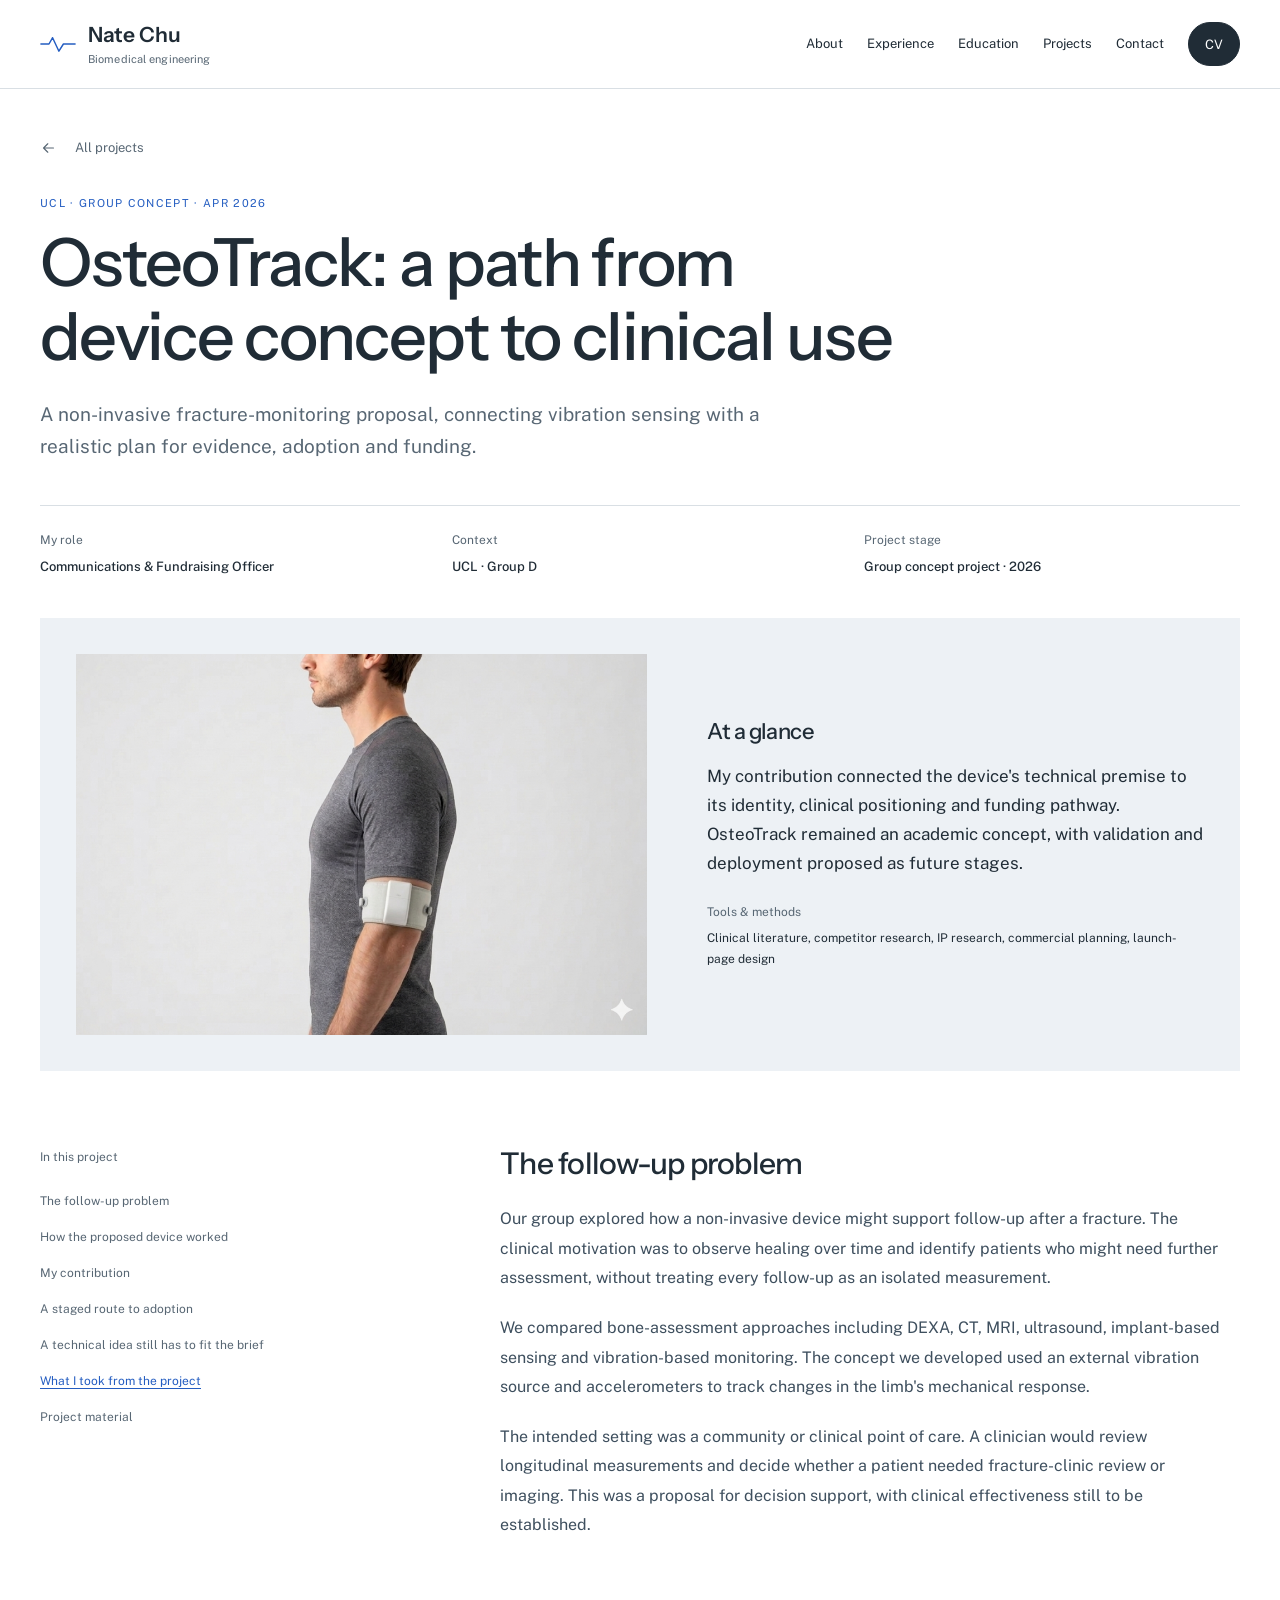
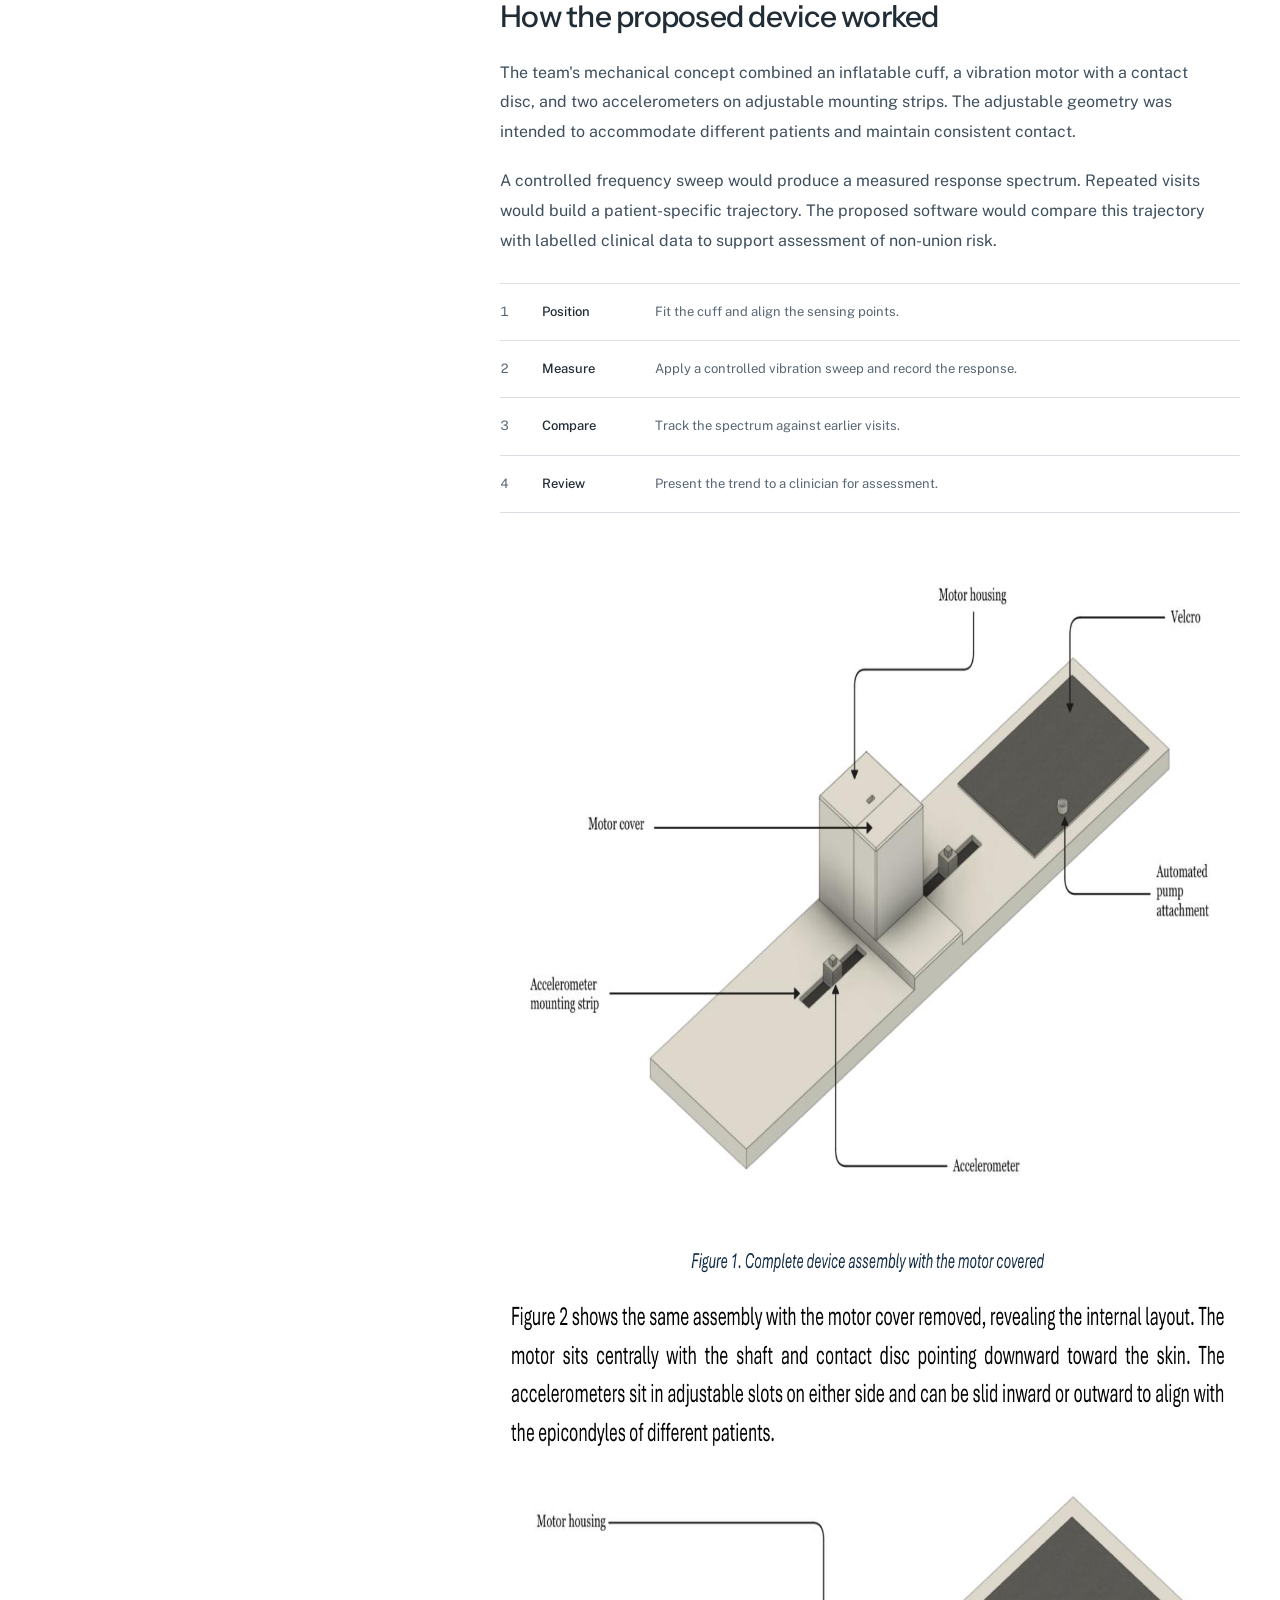
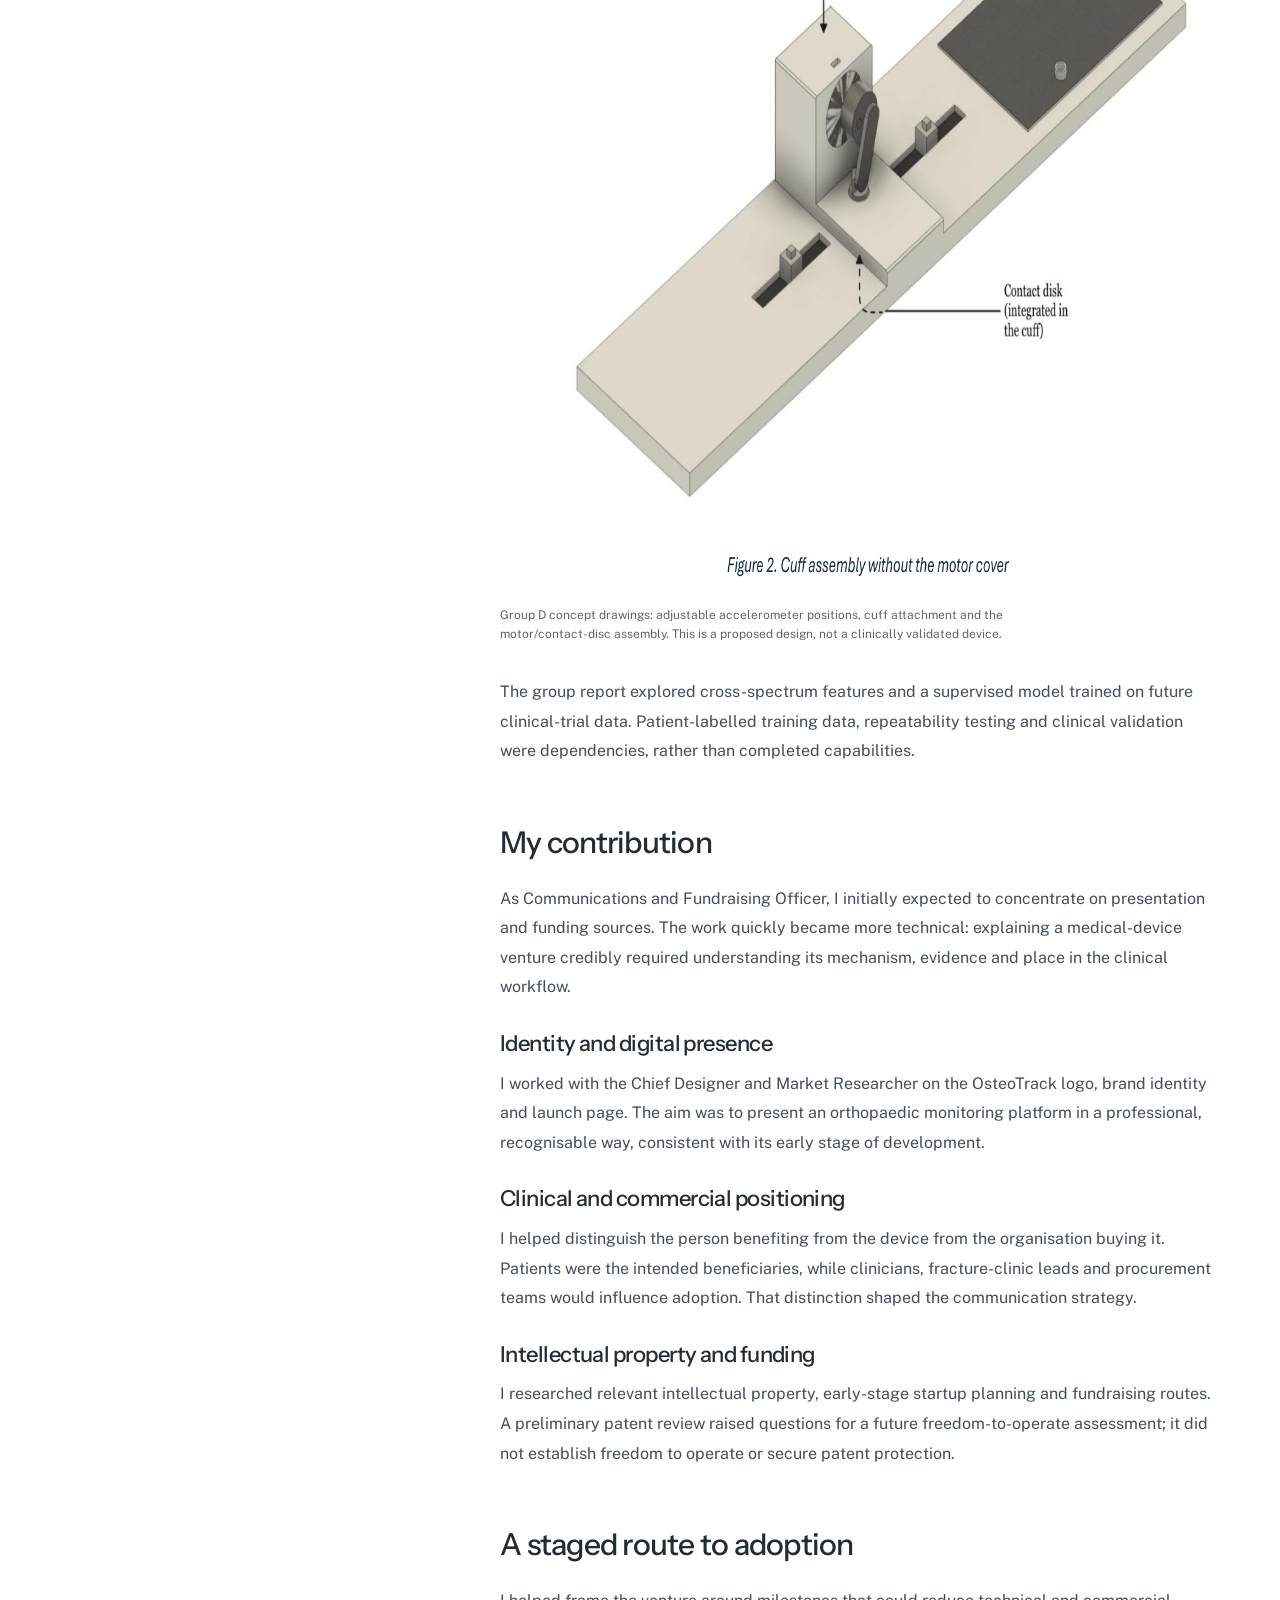
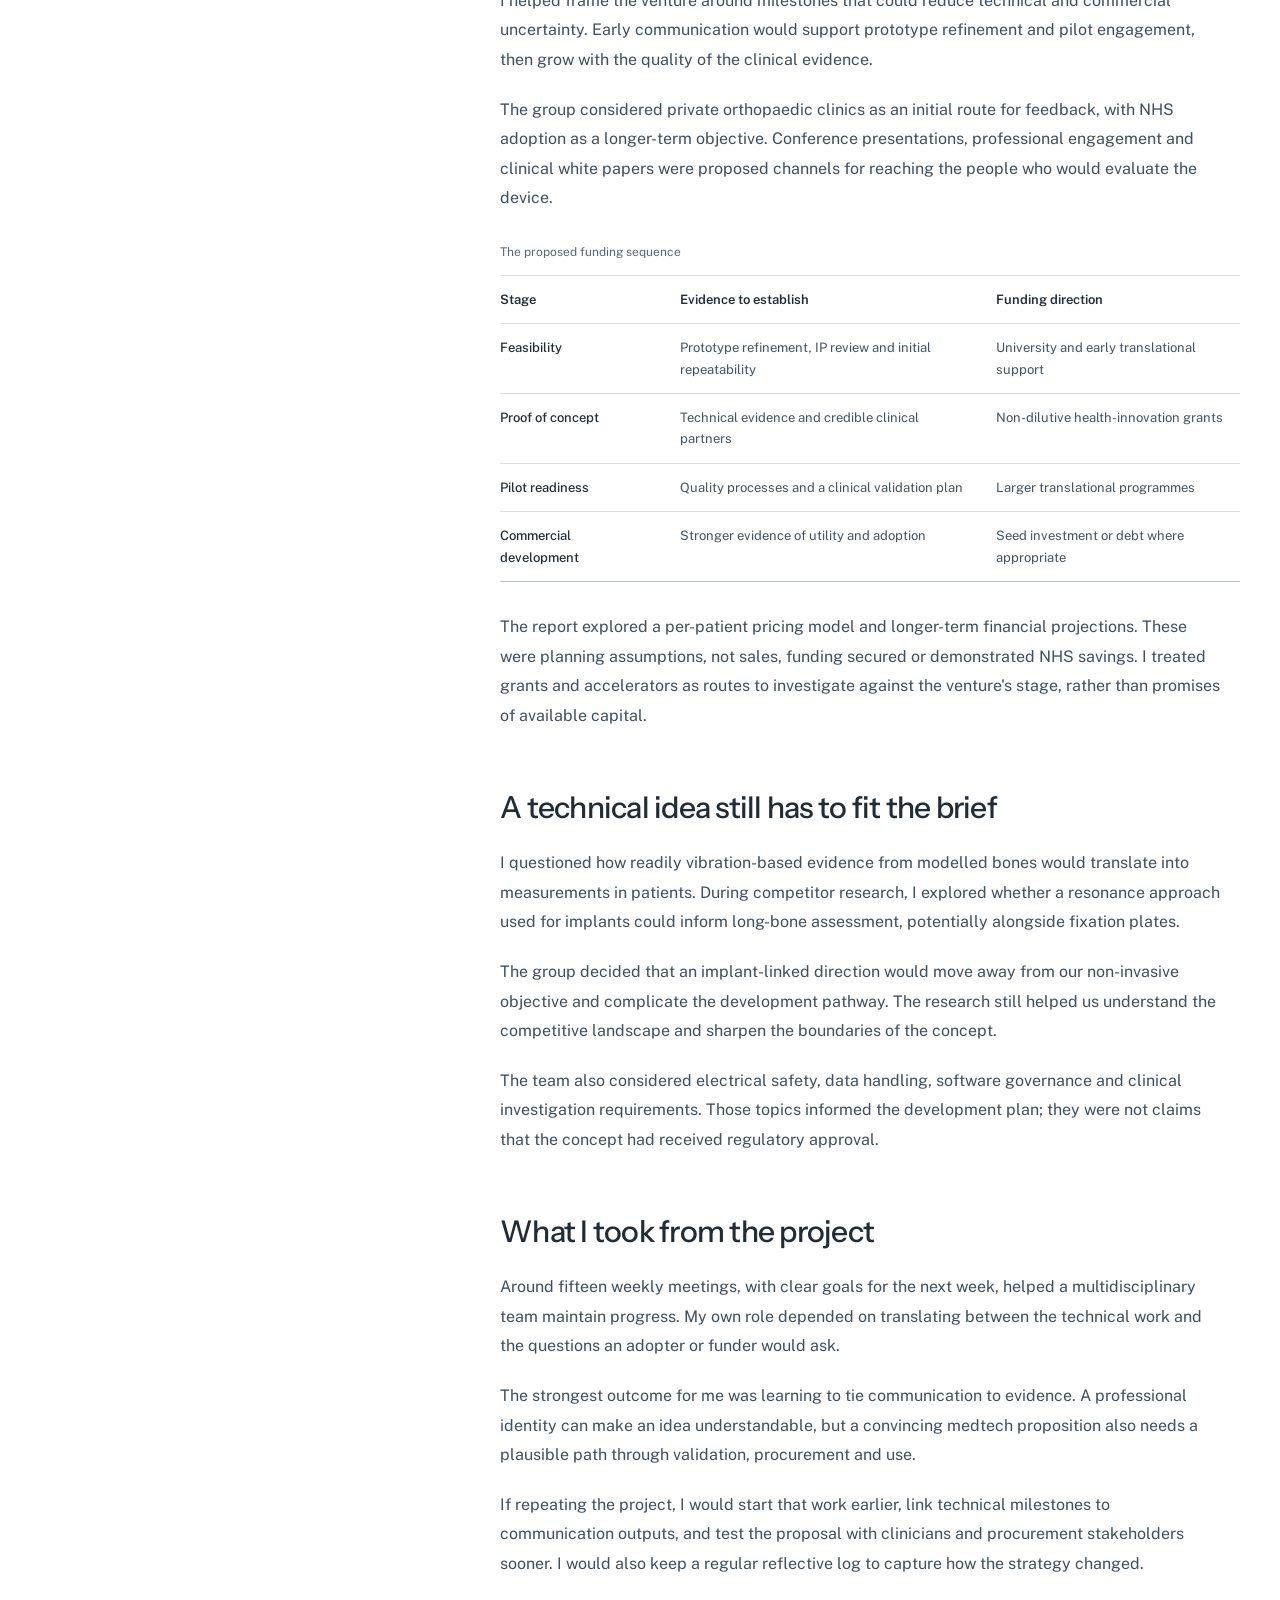
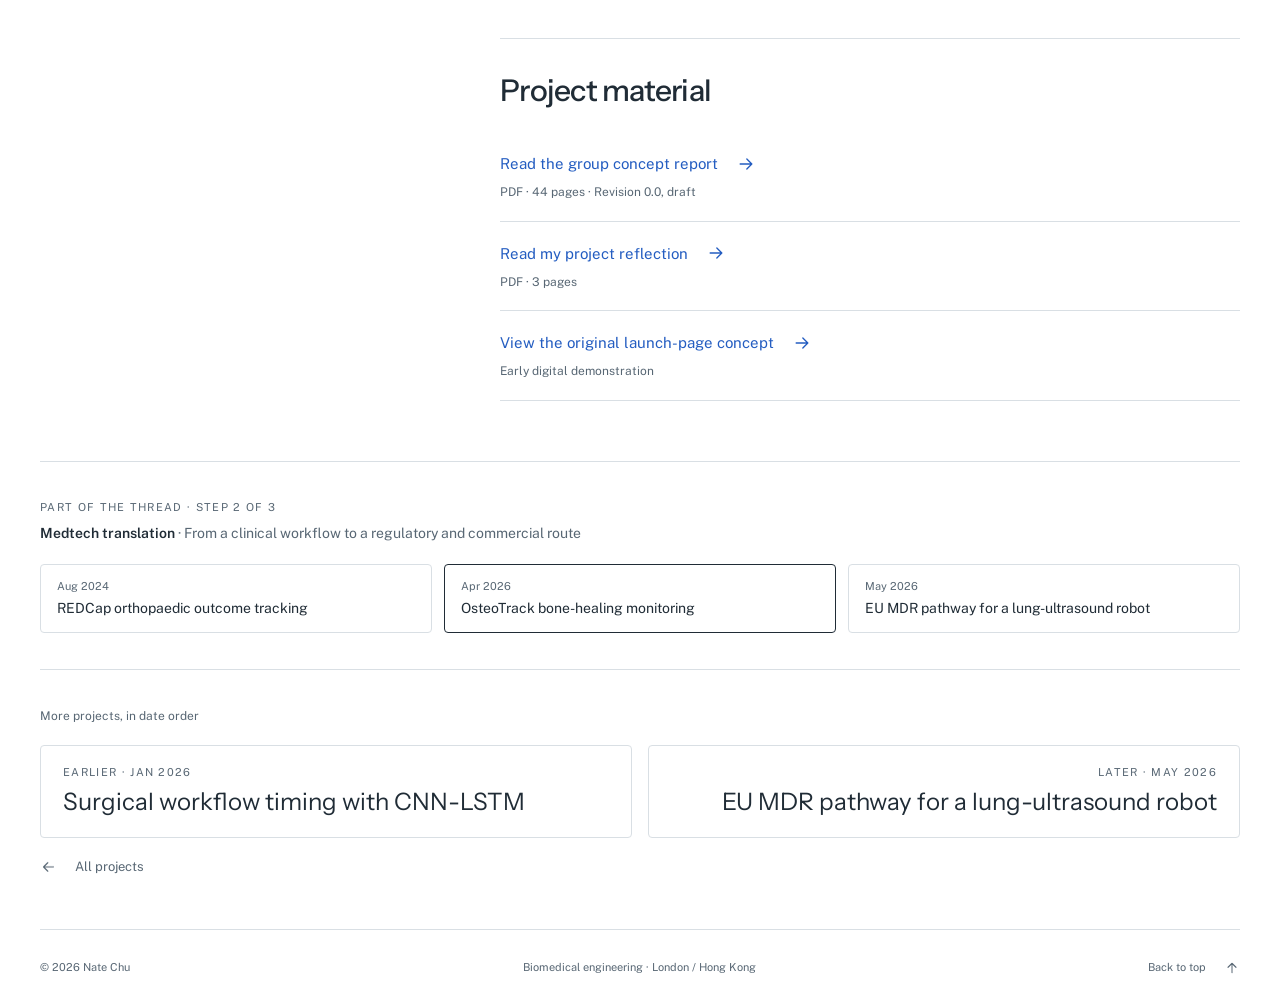
==== commit dc1166a3: "Projects-last layout, guess-first archive cards, CV tab and lighter pages - Homepage order: hero, ab" ====
--- a/projects/bone-healing-monitoring-device.html
+++ b/projects/bone-healing-monitoring-device.html
@@ -1,6 +1,6 @@
 <!doctype html><html lang="en"><head><meta charset="utf-8"><meta name="viewport" content="width=device-width,initial-scale=1"><title>OsteoTrack bone-healing monitoring | Nate Chu</title><meta name="description" content="A non-invasive fracture-monitoring proposal, connecting vibration sensing with a realistic plan for evidence, adoption and funding."><meta name="theme-color" content="#f7f8fa"><link rel="canonical" href="https://lycoda.github.io/projects/bone-healing-monitoring-device.html"><meta property="og:title" content="OsteoTrack bone-healing monitoring | Nate Chu"><meta property="og:description" content="A non-invasive fracture-monitoring proposal, connecting vibration sensing with a realistic plan for evidence, adoption and funding."><meta property="og:type" content="website"><meta property="og:image" content="https://lycoda.github.io/images/projects/bone-healing.png"><script>if("IntersectionObserver" in window)document.documentElement.classList.add("js")</script><link rel="stylesheet" href="../fonts.css"><link rel="stylesheet" href="../theme.css"><script src="../main.js" defer></script></head>
 <body class="case-page" id="top">
-<a class="skip-link" href="#main">Skip to content</a><header class="site-header"><div class="header-inner"><a class="brand" href="../index.html#top" aria-label="Nate Chu home"><svg class="brand-mark" viewBox="0 0 40 24" aria-hidden="true"><path d="M1 12h9l4-7 7 15 5-8h13"/></svg><span>Nate Chu<span class="brand-sub">Biomedical engineering</span></span></a><button class="menu-toggle" type="button" aria-expanded="false" aria-controls="site-nav" hidden>Menu</button><nav class="site-nav" id="site-nav" aria-label="Main navigation"><a href="../index.html#about">About</a><a href="../index.html#academics">Academics</a><a href="../index.html#projects">Work</a><a href="../index.html#experience">Experience</a><a href="../index.html#contact">Contact</a></nav></div></header>
+<a class="skip-link" href="#main">Skip to content</a><header class="site-header"><div class="header-inner"><a class="brand" href="../index.html#top" aria-label="Nate Chu home"><svg class="brand-mark" viewBox="0 0 40 24" aria-hidden="true"><path d="M1 12h9l4-7 7 15 5-8h13"/></svg><span>Nate Chu<span class="brand-sub">Biomedical engineering</span></span></a><button class="menu-toggle" type="button" aria-expanded="false" aria-controls="site-nav" hidden>Menu</button><nav class="site-nav" id="site-nav" aria-label="Main navigation"><a href="../index.html#about">About</a><a href="../index.html#experience">Experience</a><a href="../index.html#education">Education</a><a href="../index.html#projects">Projects</a><a href="../index.html#contact">Contact</a><a class="nav-cv" href="../Long-Yin-Chu-CV.pdf" target="_blank" rel="noreferrer">CV<span class="visually-hidden"> (PDF, opens in a new tab)</span></a></nav></div></header>
 <main id="main">
 <header class="case-header wrap"><a class="back-link" href="../index.html#archive">All projects<svg class="arrow" viewBox="0 0 24 24" aria-hidden="true"><path d="M5 12h14m-6-6 6 6-6 6"/></svg></a><p class="case-kicker">UCL · Group concept · Apr 2026</p><h1>OsteoTrack: a path from device concept to clinical use</h1><p class="case-intro">A non-invasive fracture-monitoring proposal, connecting vibration sensing with a realistic plan for evidence, adoption and funding.</p><div class="case-meta"><div><span>My role</span><strong>Communications &amp; Fundraising Officer</strong></div><div><span>Context</span><strong>UCL · Group D</strong></div><div><span>Project stage</span><strong>Group concept project · 2026</strong></div></div></header>
 <div class="case-lead wrap"><figure class="case-image case-image-cover"><img src="../images/projects/bone-healing.png" alt="OsteoTrack non-invasive bone-healing monitoring concept" width="1024" height="682"></figure><div class="case-summary"><h2>At a glance</h2><p>My contribution connected the device&#x27;s technical premise to its identity, clinical positioning and funding pathway. OsteoTrack remained an academic concept, with validation and deployment proposed as future stages.</p><dl><dt>Tools &amp; methods</dt><dd>Clinical literature, competitor research, IP research, commercial planning, launch-page design</dd></dl></div></div>
--- a/theme.css
+++ b/theme.css
@@ -1,5 +1,5 @@
 :root {
-  --paper: #f7f8fa;
+  --paper: #ffffff;
   --white: #fff;
   --ink: #202c36;
   --muted: #586774;
@@ -584,7 +584,8 @@
   margin-top: 18px;
 }
 .contact {
-  background: #e9eef4;
+  background: var(--white);
+  border-top: 1px solid var(--line);
 }
 .contact-inner {
   display: grid;
@@ -1208,7 +1209,7 @@
     font-size: 12px;
   }
   th,
-  td {
+td {
     padding: 11px 10px;
   }
   tbody th {
@@ -1232,8 +1233,8 @@
     scroll-behavior: auto;
   }
   *,
-  *:before,
-  *:after {
+*:before,
+*:after {
     transition: none !important;
     animation: none !important;
   }
@@ -1254,12 +1255,12 @@
 
 @media print {
   .site-header,
-  .article-nav,
-  .hero-actions,
-  .motion-toggle,
-  .next-project,
-  .site-footer,
-  .skip-link {
+.article-nav,
+.hero-actions,
+.motion-toggle,
+.next-project,
+.site-footer,
+.skip-link {
     display: none !important;
   }
   body {
@@ -1292,7 +1293,7 @@
     gap: 24px;
   }
   .article-figure,
-  table {
+table {
     break-inside: avoid;
   }
   .section {
@@ -1323,7 +1324,9 @@
   margin-bottom: 0;
 }
 
-/* ---------- Work: recent, evolution threads, archive ---------- */
+/* ---------- Work: recent,
+evolution threads,
+archive ---------- */
 .site-nav {
   gap: 24px;
 }
@@ -1353,77 +1356,8 @@
 .work {
   background: var(--paper);
 }
-.recent-item + .recent-item {
-  border-top: 1px solid var(--line);
-}
-.work .section-heading {
-  margin-bottom: 0;
-}
-.recent-item:last-child {
-  border-bottom: 1px solid var(--line);
-}
 .work {
   padding-top: 56px;
-}
-.recent-link {
-  display: grid;
-  grid-template-columns: minmax(0, 1.1fr) minmax(0, 1fr);
-  gap: 56px;
-  align-items: center;
-  padding: 48px 0;
-}
-.recent-item:nth-child(even) .recent-media {
-  order: 2;
-}
-.recent-index {
-  align-self: start;
-  font-family: var(--display);
-  font-size: 15px;
-  color: var(--blue);
-  padding-top: 6px;
-  font-variant-numeric: tabular-nums;
-}
-.recent-copy h3 {
-  font-size: clamp(30px, 3.4vw, 46px);
-  letter-spacing: -0.035em;
-  margin: 14px 0 18px;
-  transition: color 0.25s var(--ease);
-}
-.recent-copy > p:not(.eyebrow) {
-  color: var(--muted);
-  font-size: 15px;
-  margin-bottom: 22px;
-}
-.recent-copy .text-link {
-  font-size: 14px;
-  color: var(--blue);
-}
-.recent-media {
-  background: var(--white);
-  border-radius: 4px;
-  aspect-ratio: 1.5;
-  overflow: hidden;
-  box-shadow: 0 1px 0 var(--line), 0 24px 48px -32px rgba(32, 44, 54, 0.35);
-}
-.recent-media img,
-.archive-media img {
-  width: 100%;
-  height: 100%;
-  transition: transform 0.6s var(--ease);
-}
-.recent-link:hover h3,
-.archive-card a:hover h4,
-.standalone a:hover h4 {
-  color: var(--blue);
-}
-.recent-link:hover .recent-media img,
-.archive-card a:hover .archive-media img {
-  transform: scale(1.035);
-}
-.recent-link:hover .arrow,
-.archive-card a:hover .arrow,
-.standalone a:hover .arrow {
-  transform: translateX(3px);
 }
 
 /* Evolution */
@@ -1588,46 +1522,6 @@
   color: var(--e-muted);
   margin-top: 3px;
 }
-.standalone {
-  margin-top: 72px;
-  padding-top: 40px;
-  border-top: 1px solid var(--e-line);
-}
-.standalone ul {
-  list-style: none;
-  display: grid;
-  grid-template-columns: 1fr 1fr;
-  gap: 20px;
-}
-.standalone a {
-  display: block;
-  height: 100%;
-  padding: 28px;
-  border: 1px solid var(--e-line);
-  border-radius: 6px;
-  background: rgba(255, 255, 255, 0.02);
-  transition: border-color 0.25s, background 0.25s;
-}
-.standalone a:hover {
-  border-color: #3b5670;
-  background: rgba(120, 174, 252, 0.05);
-}
-.standalone h4 {
-  margin: 10px 0 12px;
-  transition: color 0.2s;
-}
-.standalone a > p:not(.eyebrow) {
-  color: var(--e-muted);
-  font-size: 14px;
-  margin-bottom: 18px;
-}
-.standalone a:hover h4 {
-  color: var(--e-accent);
-}
-.standalone .text-link {
-  color: var(--e-accent);
-  font-size: 13px;
-}
 
 /* Archive */
 .archive {
@@ -1637,56 +1531,6 @@
   text-transform: uppercase;
   letter-spacing: 0.42em;
   font-size: clamp(22px, 2.4vw, 30px);
-}
-.archive-year {
-  display: grid;
-  grid-template-columns: 180px minmax(0, 1fr);
-  gap: 40px;
-  padding: 44px 0;
-  border-top: 1px solid var(--line);
-}
-.section-heading + .archive-year {
-  border-top: 0;
-  padding-top: 0;
-}
-.archive-year h3 {
-  position: sticky;
-  top: 112px;
-  align-self: start;
-  font-size: clamp(48px, 5.5vw, 76px);
-  letter-spacing: -0.05em;
-  line-height: 0.9;
-  color: var(--ink);
-  font-variant-numeric: tabular-nums;
-}
-.archive-grid {
-  display: grid;
-  grid-template-columns: repeat(2, minmax(0, 1fr));
-  gap: 44px 36px;
-}
-.archive-card a {
-  display: block;
-}
-.archive-media {
-  background: var(--white);
-  aspect-ratio: 1.55;
-  border-radius: 4px;
-  overflow: hidden;
-  margin-bottom: 20px;
-}
-.archive-card h4 {
-  font-size: 23px;
-  margin: 8px 0 10px;
-  transition: color 0.2s;
-}
-.archive-card a > p:not(.eyebrow) {
-  color: var(--muted);
-  font-size: 14px;
-  margin-bottom: 16px;
-}
-.archive-card .text-link {
-  font-size: 13px;
-  color: var(--blue);
 }
 
 /* Scroll reveal (only when JavaScript runs) */
@@ -1763,12 +1607,6 @@
 }
 
 @media (max-width: 1000px) {
-  .recent-link {
-    gap: 32px;
-  }
-  .recent-link {
-    grid-template-columns: 1fr 1fr;
-  }
   .thread-track {
     grid-template-columns: 1fr;
     gap: 36px;
@@ -1793,34 +1631,13 @@
     left: -28px;
     top: 6px;
   }
-  .archive-year {
-    grid-template-columns: 1fr;
-    gap: 24px;
-  }
-  .archive-year h3 {
-    position: static;
-  }
 }
 @media (max-width: 720px) {
-  .recent-link {
-    grid-template-columns: 1fr;
-    padding: 32px 0;
-  }
-  .recent-item:nth-child(even) .recent-media {
-    order: 0;
-  }
   .evolution .section-heading {
     align-items: start;
   }
   .thread-year {
     font-size: 26px;
-  }
-  .standalone ul,
-  .archive-grid {
-    grid-template-columns: 1fr;
-  }
-  .standalone a {
-    padding: 22px;
   }
 }
 @media (prefers-reduced-motion: reduce) {
@@ -1837,10 +1654,6 @@
     stroke-dashoffset: 0;
     transition: none;
   }
-  .recent-media img,
-  .archive-media img {
-    transition: none;
-  }
 }
 @media print {
   .evolution {
@@ -1848,7 +1661,7 @@
     color: var(--ink);
   }
   .evolution-trace,
-  .thread-track::after {
+.thread-track::after {
     display: none;
   }
   .js .reveal {
@@ -1897,15 +1710,7 @@
   grid-column: 2;
   text-align: right;
 }
-@media (min-width: 1100px) {
-  .archive-grid {
-    grid-template-columns: repeat(3, minmax(0, 1fr));
-    gap: 44px 28px;
-  }
-  .archive-card h4 {
-    font-size: 21px;
-  }
-}
+
 @media (max-width: 720px) {
   .pager {
     grid-template-columns: 1fr;
@@ -1915,3 +1720,734 @@
     text-align: left;
   }
 }
+
+/* ---------- Round 2: one white page,
+projects last ---------- */
+.work {
+  border-top: 1px solid var(--line);
+}
+.sub-heading {
+  display: flex;
+  justify-content: space-between;
+  align-items: end;
+  gap: 40px;
+  padding-bottom: 28px;
+  border-bottom: 1px solid var(--line);
+}
+.sub-heading h3 {
+  font-size: clamp(32px, 3.8vw, 52px);
+  letter-spacing: -0.04em;
+  line-height: 1;
+}
+.sub-heading p {
+  color: var(--muted);
+  max-width: 48ch;
+  font-size: 15px;
+}
+
+/* Evolution,
+light */
+.evolution {
+  --e-bg: var(--white);
+  --e-ink: var(--ink);
+  --e-muted: var(--muted);
+  --e-line: var(--line);
+  --e-accent: var(--blue);
+  background: none;
+  color: var(--ink);
+  padding-top: 110px;
+  margin-top: 16px;
+}
+.evolution-trace {
+  inset: 0 0 auto;
+  opacity: 0.22;
+}
+.thread-head .thread-title {
+  font-size: 26px;
+}
+.thread-node {
+  box-shadow: 0 0 0 5px rgba(36, 93, 193, 0.1);
+}
+.standalone-note {
+  margin-top: 56px;
+  padding-top: 24px;
+  border-top: 1px solid var(--line);
+  color: var(--muted);
+  font-size: 14px;
+}
+.standalone-note a {
+  color: var(--ink);
+  font-weight: 600;
+  text-decoration: underline;
+  text-decoration-color: var(--line);
+}
+.standalone-note a:hover {
+  color: var(--blue);
+  text-decoration-color: currentColor;
+}
+
+/* Archive: image-led cards in a masonry grid */
+.vault {
+  margin-top: 120px;
+}
+.vault-head {
+  display: flex;
+  justify-content: space-between;
+  align-items: center;
+  flex-wrap: wrap;
+  gap: 20px;
+  margin-bottom: 36px;
+}
+.vault-head .spaced {
+  color: var(--muted);
+  font-size: clamp(18px, 1.8vw, 22px);
+  font-weight: 400;
+}
+.vault-filter {
+  display: flex;
+  flex-wrap: wrap;
+  gap: 8px;
+}
+.vault-filter button {
+  border: 1px solid var(--line);
+  background: var(--white);
+  border-radius: 999px;
+  padding: 7px 16px;
+  font-size: 13px;
+  color: var(--muted);
+  transition: border-color 0.2s, color 0.2s, background 0.2s;
+}
+.vault-filter button:hover {
+  border-color: var(--ink);
+  color: var(--ink);
+}
+.vault-filter button[aria-pressed="true"] {
+  background: var(--ink);
+  border-color: var(--ink);
+  color: var(--white);
+}
+.vault-grid {
+  display: grid;
+  grid-template-columns: 1fr;
+  gap: 24px;
+}
+.vc {
+  --bg: #f3f5f7;
+  --fg: #1d1d1f;
+  --soft: rgba(29, 29, 31, 0.62);
+  position: relative;
+  min-height: 460px;
+  border-radius: 26px;
+  overflow: hidden;
+  isolation: isolate;
+  background: var(--bg);
+  color: var(--fg);
+  box-shadow: 0 0 0 1px rgba(0, 0, 0, 0.06), 0 30px 60px -40px rgba(20, 30, 45, 0.45);
+  transform: perspective(1100px) rotateX(var(--ry, 0deg)) rotateY(var(--rx, 0deg));
+  transition: transform 0.5s var(--ease), box-shadow 0.4s var(--ease), opacity 0.7s var(--ease);
+}
+.vc-dark {
+  --bg: #07090d;
+  --fg: #f5f5f7;
+  --soft: rgba(245, 245, 247, 0.72);
+  box-shadow: 0 30px 60px -36px rgba(5, 10, 20, 0.7);
+}
+.vc:hover {
+  box-shadow: 0 0 0 1px rgba(0, 0, 0, 0.08), 0 40px 80px -40px rgba(20, 30, 45, 0.55);
+}
+.vc {
+  display: flex;
+  flex-direction: column;
+  justify-content: space-between;
+  gap: 20px;
+  padding: 28px 28px 24px;
+}
+.vc-art {
+  position: absolute;
+  inset: 0;
+  z-index: -1;
+  background: var(--bg);
+}
+.vc-img {
+  width: 100%;
+  height: 100%;
+  object-fit: cover;
+  transition: transform 1.2s var(--ease);
+}
+.vc:hover .vc-img,
+.vc:hover .vc-svg {
+  transform: scale(1.045);
+}
+.vc-top {
+  position: relative;
+}
+.vc-eyebrow {
+  font-family: var(--display);
+  font-size: 15px;
+  font-weight: 600;
+  letter-spacing: 0.06em;
+  text-transform: uppercase;
+  color: var(--soft);
+}
+.vc h3 {
+  margin-top: 4px;
+  font-size: clamp(30px, 2.7vw, 40px);
+  line-height: 1.05;
+  letter-spacing: -0.03em;
+  font-weight: 500;
+  max-width: 14ch;
+  text-wrap: balance;
+}
+
+.vc-btn {
+  justify-self: start;
+  align-self: start;
+  flex-shrink: 0;
+  padding: 10px 20px;
+  border-radius: 999px;
+  background: #0071e3;
+  color: #fff;
+  font-size: 14px;
+  font-weight: 500;
+  box-shadow: 0 8px 20px -8px rgba(0, 113, 227, 0.7);
+  transition: background 0.2s, transform 0.3s var(--ease);
+}
+.vc-btn:hover,
+.vc-btn:focus-visible {
+  background: #0077ed;
+  transform: translateY(-2px);
+}
+.vc-link::after {
+  content: "";
+  position: absolute;
+  inset: 0;
+  z-index: 1;
+  border-radius: 26px;
+}
+.vc-link:focus-visible {
+  outline: none;
+}
+.vc-link:focus-visible::after {
+  outline: 3px solid #0071e3;
+  outline-offset: -6px;
+}
+.vc-glare {
+  position: absolute;
+  inset: 0;
+  z-index: 0;
+  pointer-events: none;
+  opacity: 0;
+  background: radial-gradient(420px circle at var(--mx, 50%) var(--my, 30%), rgba(255, 255, 255, 0.16), transparent 60%);
+  transition: opacity 0.4s;
+}
+.vc:hover .vc-glare {
+  opacity: 1;
+}
+/* Readability scrims on photographs */
+.vc-art-photo .vc-art::after,
+.vc-art-circuit .vc-art::after {
+  content: "";
+  position: absolute;
+  inset: 0;
+  background: linear-gradient(180deg, var(--scrim) 0%, var(--scrim) 18%, transparent 44%, transparent 58%, var(--scrim) 84%);
+}
+.vc-dark {
+  --scrim: rgba(7, 9, 13, 0.94);
+}
+.vc-light {
+  --scrim: rgba(243, 245, 247, 0.9);
+}
+.vc-art-product .vc-img {
+  position: absolute;
+  top: 30%;
+  height: 50%;
+  object-fit: cover;
+  object-position: 50% 55%;
+  mix-blend-mode: multiply;
+  -webkit-mask-image: linear-gradient(180deg, transparent, #000 18%, #000 80%, transparent);
+  mask-image: linear-gradient(180deg, transparent, #000 18%, #000 80%, transparent);
+}
+.vc-art-product {
+  --bg: linear-gradient(180deg, #fbfbfd, #eceef1);
+}
+.vc-art-logo .vc-img {
+  position: absolute;
+  inset: 26% 14% auto;
+  width: 72%;
+  height: auto;
+}
+.vc-steps {
+  position: absolute;
+  left: 28px;
+  right: 28px;
+  top: 46%;
+  list-style: none;
+  display: grid;
+  gap: 8px;
+  justify-items: start;
+}
+.vc-steps li {
+  font-size: 13px;
+  padding: 7px 14px;
+  border-radius: 999px;
+  background: #fff;
+  box-shadow: 0 0 0 1px rgba(0, 0, 0, 0.07), 0 10px 24px -18px rgba(20, 30, 45, 0.6);
+  margin-left: calc(var(--i) * 7%);
+  transition: transform 0.5s var(--ease) calc(var(--i) * 0.05s);
+}
+.vc-steps li:last-child {
+  color: #0071e3;
+  box-shadow: 0 0 0 1px rgba(0, 113, 227, 0.4);
+}
+.vc:hover .vc-steps li {
+  transform: translateX(8px);
+}
+.vc-art-logo {
+  --bg: linear-gradient(160deg, #ffffff, #eef1f4);
+}
+.vc-art-circuit .vc-img {
+  object-position: 30% 50%;
+}
+
+/* Drawn cards */
+.vc-svg {
+  width: 100%;
+  height: 100%;
+  transition: transform 1.2s var(--ease);
+}
+.vc-art-fnirs {
+  --bg: radial-gradient(120% 70% at 70% 60%, #1a1033 0%, #07090d 70%);
+}
+.vc-waves path {
+  fill: none;
+  stroke-width: 2;
+  stroke-linecap: round;
+  stroke-dasharray: 14 10;
+  animation: wave-run 6s linear infinite;
+}
+.vc-waves .w0 { stroke: #ff5a6e; opacity: 0.9; }
+.vc-waves .w1 { stroke: #4f8bff; opacity: 0.8; animation-duration: 7s; }
+.vc-waves .w2 { stroke: #ff5a6e; opacity: 0.45; animation-duration: 8s; }
+.vc-waves .w3 { stroke: #4f8bff; opacity: 0.35; animation-duration: 9s; }
+.vc-waves .w4 { stroke: #b48cff; opacity: 0.3; animation-duration: 10s; }
+@keyframes wave-run {
+  to {
+    stroke-dashoffset: -240;
+  }
+}
+.vc-art-ce {
+  --bg: radial-gradient(90% 60% at 80% 20%, #12305e 0%, #07090d 70%);
+}
+.vc-art-workflow {
+  --bg: linear-gradient(160deg, #0d1117, #07090d);
+}
+.vc-flow {
+  position: absolute;
+  inset: 0;
+  display: flex;
+  flex-direction: column;
+  justify-content: center;
+  padding: 0 28px 210px;
+  gap: 14px;
+}
+.vc-flow-frame {
+  display: grid;
+  grid-template-columns: 1.4fr 1fr 1fr;
+  gap: 6px;
+  height: clamp(92px, 30%, 190px);
+}
+.vc-flow-frame i {
+  border-radius: 10px;
+  background: radial-gradient(60% 70% at 50% 60%, #6b2a2a 0%, #2a1416 60%, #120a0b 100%);
+  box-shadow: inset 0 0 0 1px rgba(255, 255, 255, 0.06);
+}
+.vc-flow-frame i + i {
+  opacity: 0.6;
+}
+.vc-flow-frame i + i + i {
+  opacity: 0.35;
+}
+.vc-flow-bar {
+  position: relative;
+  display: flex;
+  height: 12px;
+  border-radius: 6px;
+  overflow: hidden;
+  gap: 2px;
+}
+.vc-flow-bar span {
+  flex: var(--w);
+  background: hsl(calc(200 + var(--i) * 22) 80% 60%);
+  opacity: 0.85;
+}
+.vc-playhead {
+  position: absolute;
+  top: -4px;
+  bottom: -4px;
+  width: 2px;
+  background: #fff;
+  box-shadow: 0 0 10px #fff;
+  animation: playhead 7s linear infinite;
+}
+@keyframes playhead {
+  from { left: 0; }
+  to { left: 100%; }
+}
+.vc-flow p {
+  font-size: 11px;
+  letter-spacing: 0.1em;
+  text-transform: uppercase;
+  color: rgba(245, 245, 247, 0.5);
+}
+.vc-art-sds {
+  --bg: linear-gradient(170deg, #ffffff, #eef1f4);
+}
+.vc-sds {
+  position: absolute;
+  inset: 140px 28px auto;
+  height: 130px;
+  list-style: none;
+  display: grid;
+  grid-template-columns: repeat(3, 1fr);
+  gap: 10px;
+}
+.vc-sds li {
+  display: flex;
+  flex-direction: column;
+  justify-content: space-between;
+  padding: 14px;
+  border-radius: 16px;
+  background: #fff;
+  box-shadow: 0 0 0 1px rgba(0, 0, 0, 0.06), 0 14px 30px -22px rgba(20, 30, 45, 0.5);
+  transform: translateY(calc(var(--i) * 6px));
+  transition: transform 0.6s var(--ease);
+}
+.vc:hover .vc-sds li {
+  transform: translateY(calc(var(--i) * -6px));
+}
+.vc-sds span {
+  font-family: var(--display);
+  color: #0071e3;
+  font-size: 15px;
+}
+.vc-sds strong {
+  font-family: var(--display);
+  font-weight: 500;
+  font-size: 19px;
+  line-height: 1.1;
+  letter-spacing: -0.02em;
+}
+.vc-sds em {
+  font-style: normal;
+  font-size: 12px;
+  color: var(--muted);
+}
+
+/* Filtering */
+.vc.is-hidden {
+  display: none;
+}
+
+@media (min-width: 760px) {
+  .vault-grid {
+    grid-template-columns: repeat(2, minmax(0, 1fr));
+    grid-auto-rows: 120px;
+  }
+  .vc {
+    min-height: 0;
+    grid-column: var(--c2);
+    grid-row: var(--r2) / span var(--s2);
+  }
+}
+@media (min-width: 1100px) {
+  .vault-grid {
+    grid-template-columns: repeat(3, minmax(0, 1fr));
+  }
+  .vc {
+    grid-column: var(--c3);
+    grid-row: var(--r3) / span var(--s3);
+  }
+}
+/* When filtered,
+drop the fixed positions and let cards flow */
+.vault-grid.is-filtered .vc {
+  grid-column: auto;
+  grid-row: auto / span 5;
+}
+@media (max-width: 759px) {
+  .vault-grid.is-filtered .vc {
+    grid-row: auto;
+  }
+  .vc h3 {
+    font-size: 30px;
+  }
+  .vc {
+    padding: 22px 20px 20px;
+  }
+
+  .sub-heading {
+    flex-direction: column;
+    align-items: start;
+    gap: 14px;
+  }
+  .vc {
+    min-height: 500px;
+  }
+  .vc-tall {
+    min-height: 600px;
+  }
+  .vc-sds {
+    inset: 130px 20px auto;
+    gap: 8px;
+  }
+  .vc-sds li {
+    padding: 12px 10px;
+  }
+  .vc-sds strong {
+    font-size: 16px;
+  }
+  .vc-steps {
+    top: 36%;
+    left: 20px;
+  }
+}
+@media (prefers-reduced-motion: reduce) {
+  .vc,
+.vc-img,
+.vc-svg,
+.vc-sds li {
+    transition: none;
+    transform: none !important;
+  }
+  .vc-waves path,
+.vc-playhead {
+    animation: none;
+  }
+}
+@media print {
+  .vault-filter,
+.vc-glare {
+    display: none;
+  }
+}
+.js .vc.reveal {
+  transform: perspective(1100px) rotateX(var(--ry, 0deg)) rotateY(var(--rx, 0deg));
+  translate: 0 26px;
+  transition: transform 0.5s var(--ease), box-shadow 0.4s var(--ease), opacity 0.8s var(--ease), translate 0.8s var(--ease);
+}
+.js .vc.reveal.is-visible {
+  translate: none;
+}
+@media (prefers-reduced-motion: reduce) {
+  .js .vc.reveal {
+    translate: none;
+  }
+}
+
+/* Guess-first quiz panel */
+.visually-hidden {
+  position: absolute !important;
+  width: 1px;
+  height: 1px;
+  overflow: hidden;
+  clip: rect(0 0 0 0);
+  white-space: nowrap;
+}
+.site-nav .nav-cv {
+  padding: 6px 14px;
+  border: 1px solid var(--ink);
+  border-radius: 999px;
+}
+.site-nav .nav-cv:hover {
+  background: var(--ink);
+  color: var(--white);
+}
+.vault-intro {
+  margin-top: 10px;
+  color: var(--muted);
+  font-size: 15px;
+  max-width: 60ch;
+}
+.vault-score {
+  display: block;
+  margin-top: 4px;
+  color: var(--ink);
+  font-size: 14px;
+}
+.vault-score b {
+  font-variant-numeric: tabular-nums;
+}
+.vc-quiz {
+  position: relative;
+  z-index: 2;
+  display: grid;
+  gap: 12px;
+  padding: 18px;
+  margin: 0 -10px -8px;
+  border-radius: 20px;
+  background: rgba(255, 255, 255, 0.78);
+  -webkit-backdrop-filter: blur(14px) saturate(1.4);
+  backdrop-filter: blur(14px) saturate(1.4);
+  box-shadow: 0 0 0 1px rgba(0, 0, 0, 0.05);
+}
+.vc-dark .vc-quiz {
+  background: rgba(14, 17, 23, 0.72);
+  box-shadow: 0 0 0 1px rgba(255, 255, 255, 0.08);
+}
+.vc-q {
+  font-family: var(--display);
+  font-size: 18px;
+  line-height: 1.3;
+  font-weight: 500;
+  letter-spacing: -0.01em;
+  text-wrap: balance;
+}
+.vc-opts {
+  display: flex;
+  flex-wrap: wrap;
+  gap: 6px;
+}
+.vc-opt {
+  border: 1px solid rgba(29, 29, 31, 0.18);
+  background: transparent;
+  border-radius: 999px;
+  padding: 6px 13px;
+  font-size: 13px;
+  line-height: 1.3;
+  color: inherit;
+  transition: background 0.2s, border-color 0.2s, color 0.2s, transform 0.2s var(--ease);
+}
+.vc-dark .vc-opt {
+  border-color: rgba(245, 245, 247, 0.28);
+}
+.vc-opt:hover:not(:disabled) {
+  border-color: #0071e3;
+  color: #0071e3;
+  transform: translateY(-1px);
+}
+.vc-dark .vc-opt:hover:not(:disabled) {
+  color: #6cb2ff;
+  border-color: #6cb2ff;
+}
+.vc-opt:disabled {
+  cursor: default;
+  opacity: 0.45;
+}
+.vc-opt.is-right {
+  opacity: 1;
+  background: #1f9d55;
+  border-color: #1f9d55;
+  color: #fff;
+}
+.vc-opt.is-wrong {
+  opacity: 1;
+  border-color: #d64545;
+  color: #d64545;
+  text-decoration: line-through;
+}
+.vc-dark .vc-opt.is-wrong {
+  color: #ff8080;
+  border-color: #ff8080;
+}
+.vc-reveal p {
+  font-size: 14px;
+  line-height: 1.5;
+}
+.vc-verdict {
+  font-weight: 700;
+  margin-right: 6px;
+}
+.vc-verdict:empty {
+  display: none;
+}
+/* With JavaScript the answer waits for a guess; without it, it is simply shown */
+.js .vc-reveal {
+  display: grid;
+  grid-template-rows: 0fr;
+  opacity: 0;
+  transition: grid-template-rows 0.5s var(--ease), opacity 0.4s;
+}
+.js .vc-reveal > p {
+  overflow: hidden;
+}
+.js .vc.is-answered .vc-reveal {
+  grid-template-rows: 1fr;
+  opacity: 1;
+}
+html:not(.js) .vc-opts {
+  display: none;
+}
+.vc-quiz .vc-btn {
+  padding: 9px 18px;
+  font-size: 13.5px;
+}
+.js .vc:not(.is-answered) .vc-quiz .vc-btn {
+  background: transparent;
+  color: inherit;
+  box-shadow: none;
+  padding-inline: 0;
+  text-decoration: underline;
+  text-decoration-color: rgba(127, 127, 127, 0.5);
+  text-underline-offset: 0.25em;
+}
+.js .vc:not(.is-answered) .vc-quiz .vc-btn::before {
+  content: "Skip the guess · ";
+  opacity: 0.6;
+}
+/* CE card: four classes, the answer lights up after a guess */
+.vc-classes {
+  position: absolute;
+  inset: 34% 24px auto;
+  display: flex;
+  justify-content: space-between;
+  align-items: baseline;
+  list-style: none;
+}
+.vc-classes li {
+  font-family: var(--display);
+  font-size: clamp(44px, 4.6vw, 64px);
+  font-weight: 600;
+  letter-spacing: -0.04em;
+  line-height: 1;
+  color: transparent;
+  -webkit-text-stroke: 1.2px rgba(120, 174, 252, 0.6);
+  transition: color 0.5s, text-shadow 0.5s, -webkit-text-stroke-color 0.5s, opacity 0.5s;
+}
+.vc.is-answered .vc-classes li {
+  opacity: 0.3;
+}
+.vc.is-answered .vc-classes li.is-answer {
+  opacity: 1;
+  color: #8fbcff;
+  text-shadow: 0 0 30px rgba(64, 140, 255, 0.8);
+}
+html:not(.js) .vc-classes li.is-answer {
+  color: #8fbcff;
+}
+@media (max-width: 759px) {
+  .vc-q {
+    font-size: 17px;
+  }
+  .vc-quiz {
+    margin: 0 -8px -6px;
+    padding: 16px;
+  }
+}
+@media (prefers-reduced-motion: reduce) {
+  .js .vc-reveal {
+    transition: none;
+  }
+}
+.js .vc:not(.is-answered) .vc-reveal {
+  margin-top: -12px;
+}
+.site-nav .nav-cv {
+  line-height: 1;
+  padding: 9px 16px;
+  background: var(--ink);
+  color: var(--white);
+}
+.site-nav .nav-cv:hover {
+  background: var(--blue);
+  border-color: var(--blue);
+}
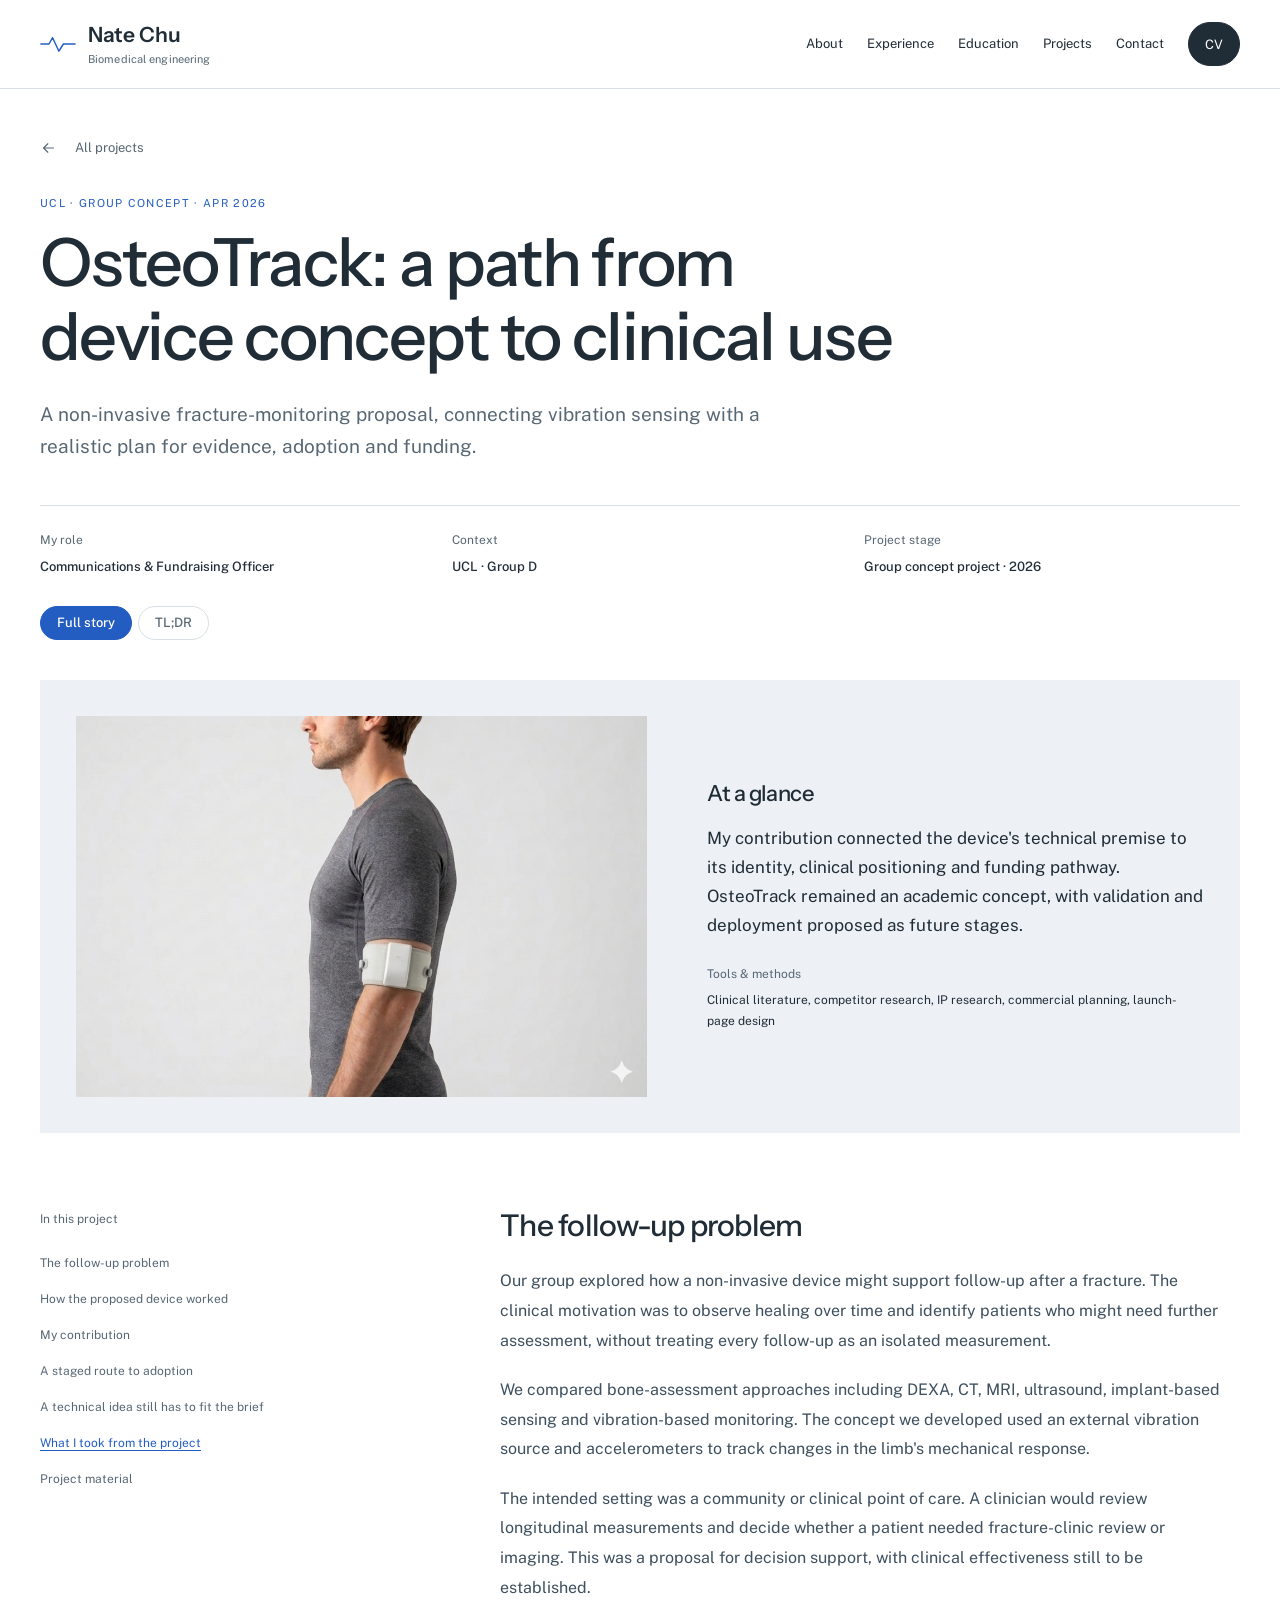
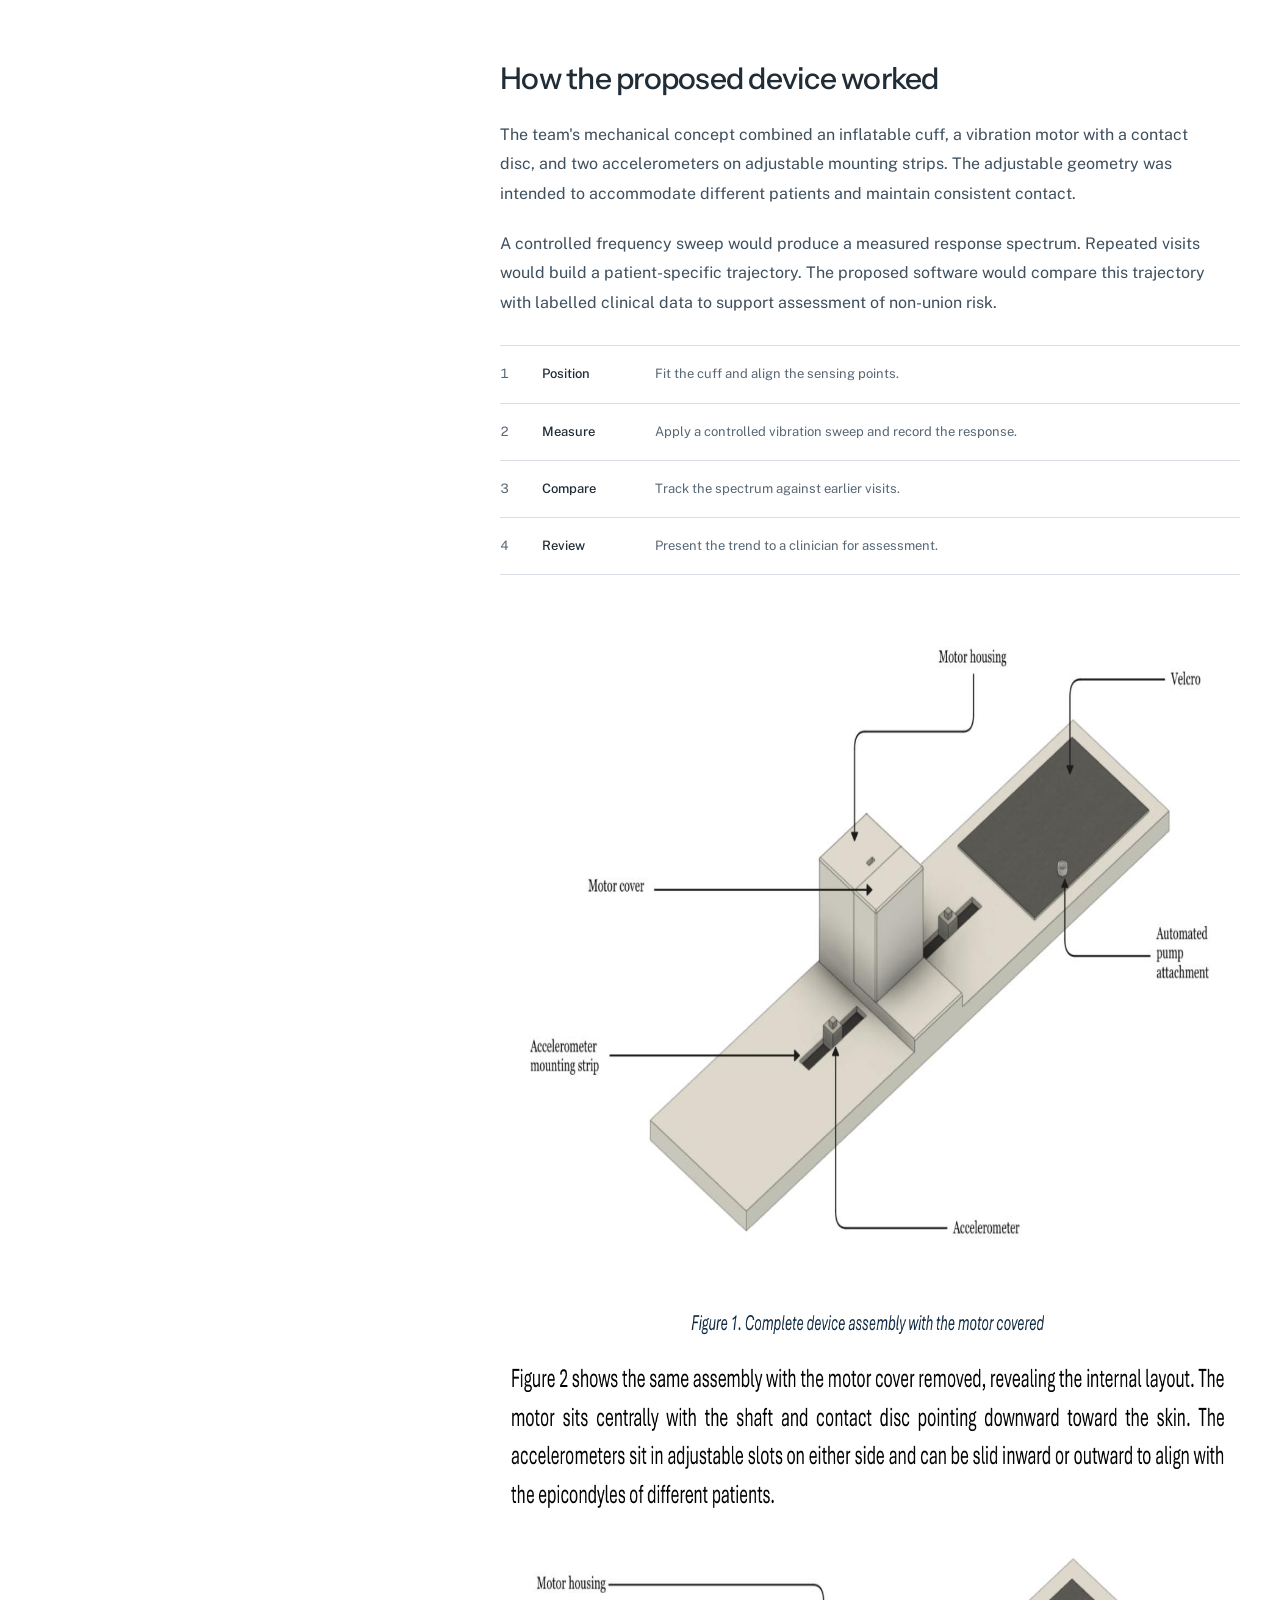
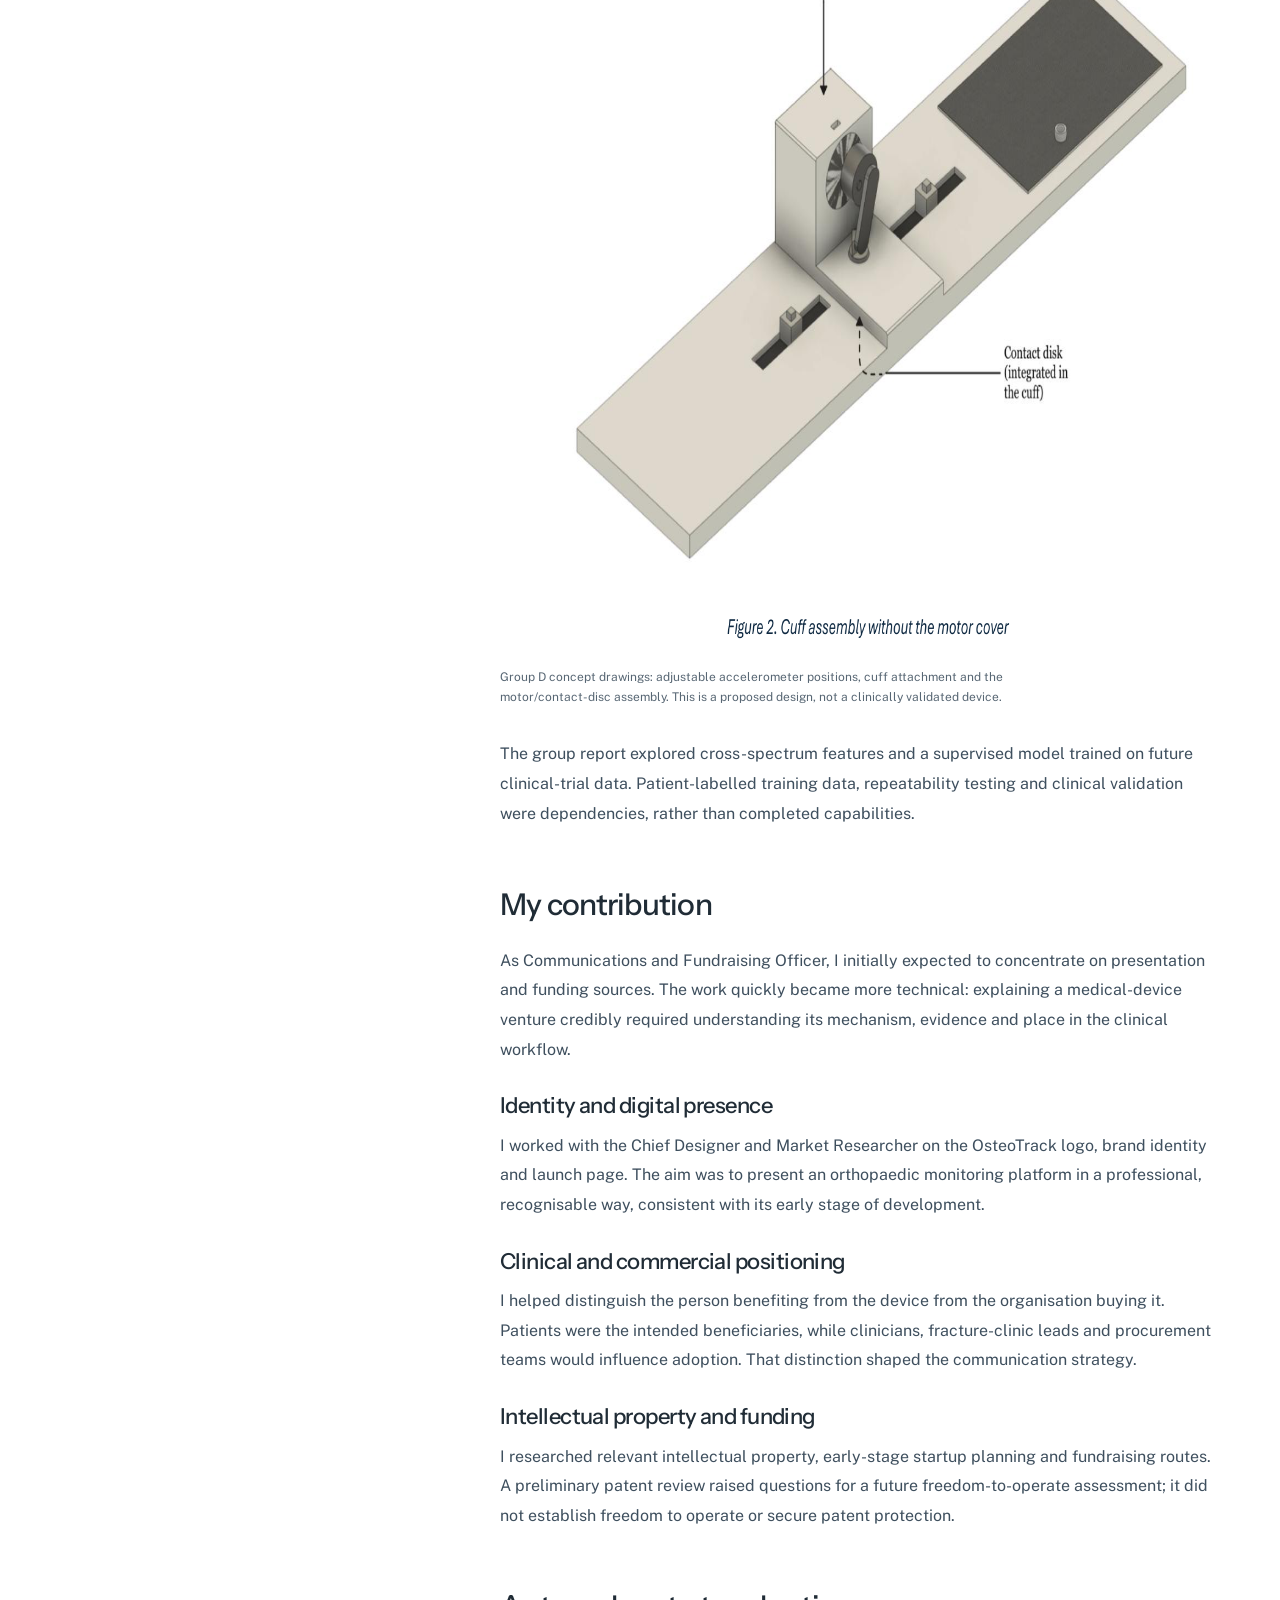
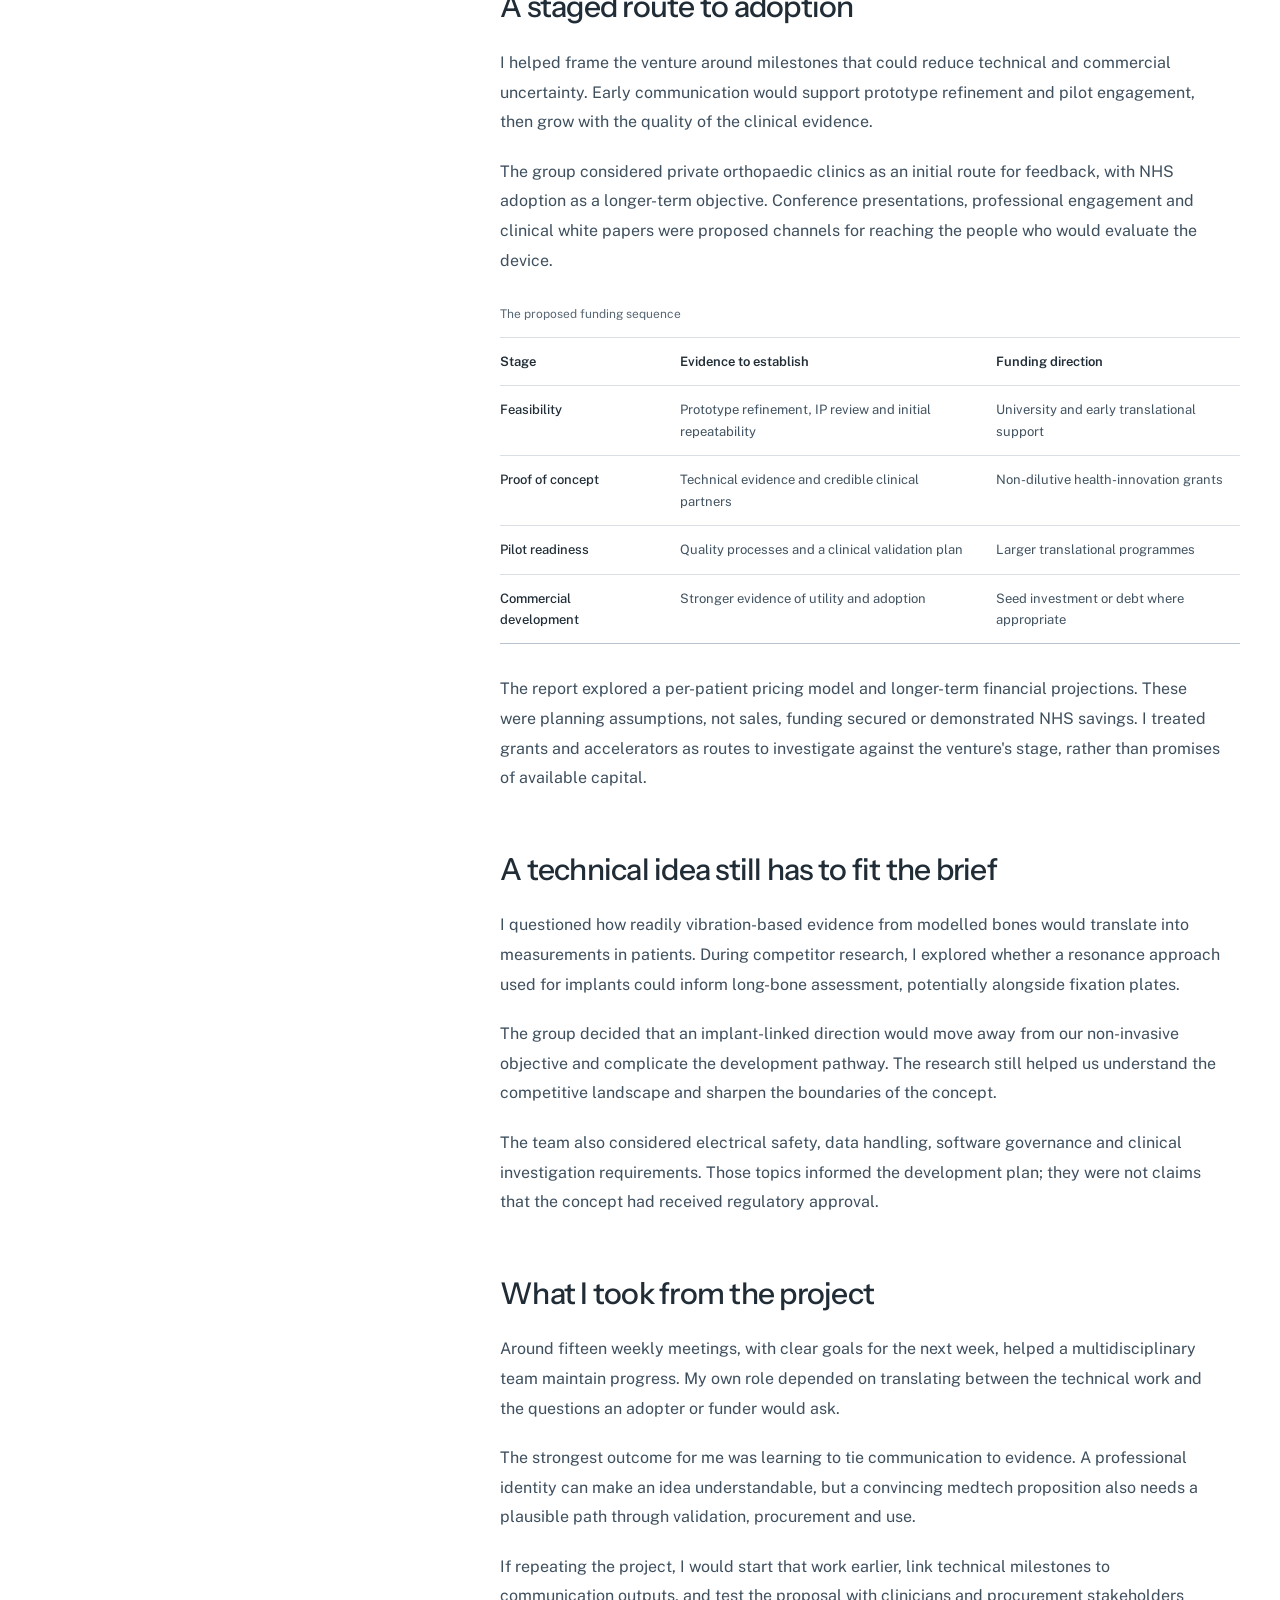
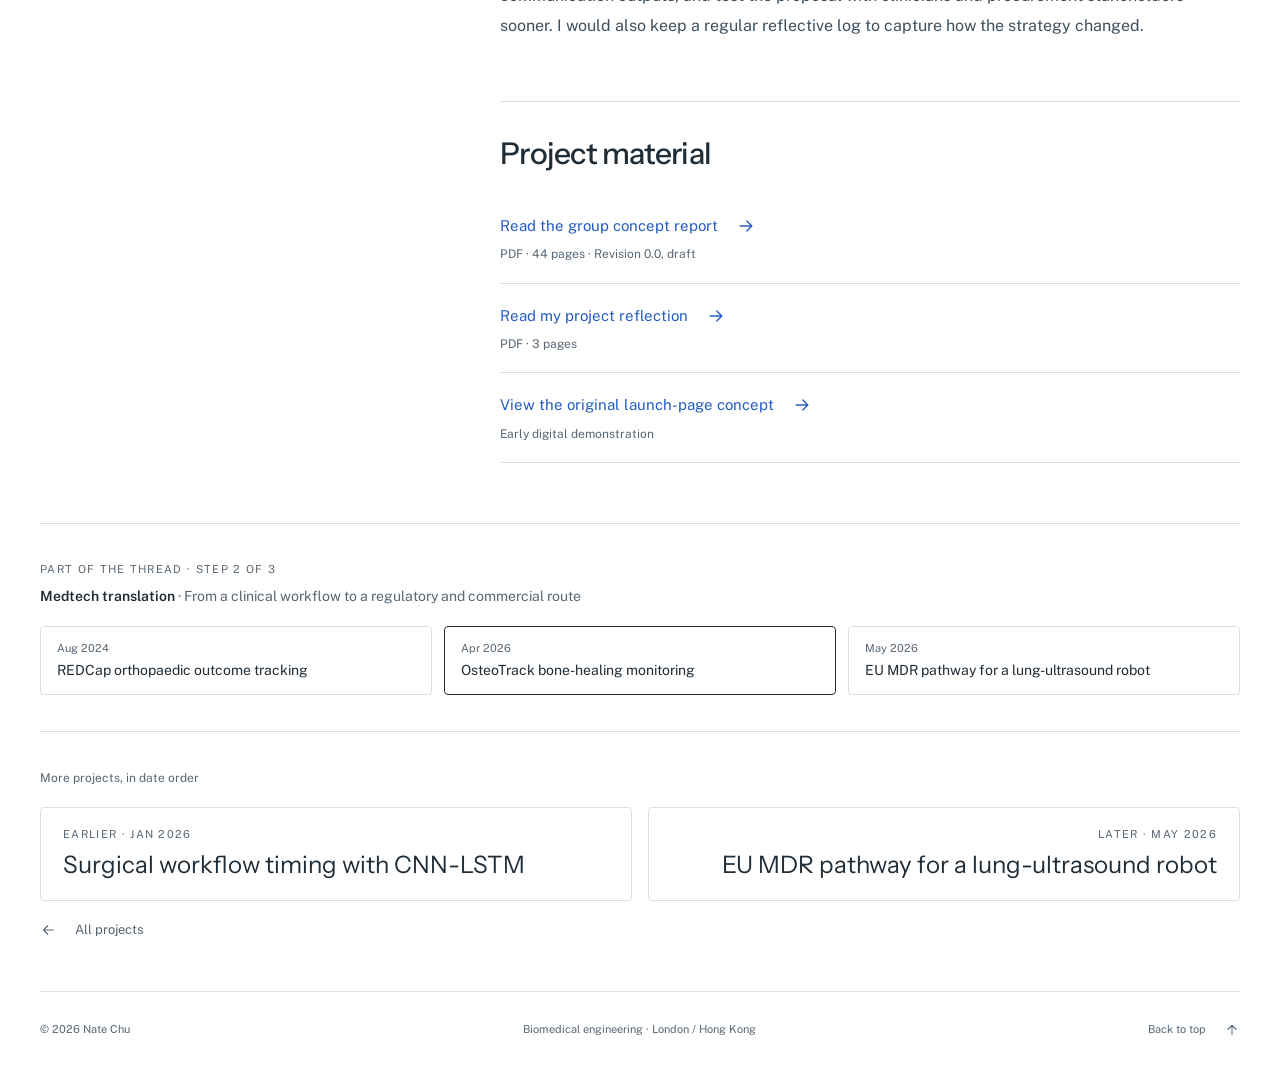
==== commit b8741620: "Add 3D rendered card art and a TL;DR skim mode Six archive cards get Blender-rendered images (symbol" ====
--- a/projects/bone-healing-monitoring-device.html
+++ b/projects/bone-healing-monitoring-device.html
@@ -1,8 +1,9 @@
 <!doctype html><html lang="en"><head><meta charset="utf-8"><meta name="viewport" content="width=device-width,initial-scale=1"><title>OsteoTrack bone-healing monitoring | Nate Chu</title><meta name="description" content="A non-invasive fracture-monitoring proposal, connecting vibration sensing with a realistic plan for evidence, adoption and funding."><meta name="theme-color" content="#f7f8fa"><link rel="canonical" href="https://lycoda.github.io/projects/bone-healing-monitoring-device.html"><meta property="og:title" content="OsteoTrack bone-healing monitoring | Nate Chu"><meta property="og:description" content="A non-invasive fracture-monitoring proposal, connecting vibration sensing with a realistic plan for evidence, adoption and funding."><meta property="og:type" content="website"><meta property="og:image" content="https://lycoda.github.io/images/projects/bone-healing.png"><script>if("IntersectionObserver" in window)document.documentElement.classList.add("js")</script><link rel="stylesheet" href="../fonts.css"><link rel="stylesheet" href="../theme.css"><script src="../main.js" defer></script></head>
 <body class="case-page" id="top">
-<a class="skip-link" href="#main">Skip to content</a><header class="site-header"><div class="header-inner"><a class="brand" href="../index.html#top" aria-label="Nate Chu home"><svg class="brand-mark" viewBox="0 0 40 24" aria-hidden="true"><path d="M1 12h9l4-7 7 15 5-8h13"/></svg><span>Nate Chu<span class="brand-sub">Biomedical engineering</span></span></a><button class="menu-toggle" type="button" aria-expanded="false" aria-controls="site-nav" hidden>Menu</button><nav class="site-nav" id="site-nav" aria-label="Main navigation"><a href="../index.html#about">About</a><a href="../index.html#experience">Experience</a><a href="../index.html#education">Education</a><a href="../index.html#projects">Projects</a><a href="../index.html#contact">Contact</a><a class="nav-cv" href="../Long-Yin-Chu-CV.pdf" target="_blank" rel="noreferrer">CV<span class="visually-hidden"> (PDF, opens in a new tab)</span></a></nav></div></header>
+<a class="skip-link" href="#main">Skip to content</a><header class="site-header"><div class="header-inner"><a class="brand" href="../index.html#top" aria-label="Nate Chu home"><svg class="brand-mark" viewBox="0 0 40 24" aria-hidden="true"><path d="M1 12h9l4-7 7 15 5-8h13"/></svg><span>Nate Chu<span class="brand-sub">Biomedical engineering</span></span></a><button class="menu-toggle" type="button" aria-expanded="false" aria-controls="site-nav" hidden>Menu</button><nav class="site-nav" id="site-nav" aria-label="Main navigation"><a href="../index.html#about">About</a><a href="../index.html#experience">Experience</a><a href="../index.html#education">Education</a><a href="../index.html#projects">Projects</a><a href="../index.html#contact">Contact</a><a class="nav-cv" href="../Long-Yin-Chu-CV.pdf">CV<span class="visually-hidden"> (PDF)</span></a></nav></div></header>
 <main id="main">
-<header class="case-header wrap"><a class="back-link" href="../index.html#archive">All projects<svg class="arrow" viewBox="0 0 24 24" aria-hidden="true"><path d="M5 12h14m-6-6 6 6-6 6"/></svg></a><p class="case-kicker">UCL · Group concept · Apr 2026</p><h1>OsteoTrack: a path from device concept to clinical use</h1><p class="case-intro">A non-invasive fracture-monitoring proposal, connecting vibration sensing with a realistic plan for evidence, adoption and funding.</p><div class="case-meta"><div><span>My role</span><strong>Communications &amp; Fundraising Officer</strong></div><div><span>Context</span><strong>UCL · Group D</strong></div><div><span>Project stage</span><strong>Group concept project · 2026</strong></div></div></header>
+<header class="case-header wrap"><a class="back-link" href="../index.html#archive">All projects<svg class="arrow" viewBox="0 0 24 24" aria-hidden="true"><path d="M5 12h14m-6-6 6 6-6 6"/></svg></a><p class="case-kicker">UCL · Group concept · Apr 2026</p><h1>OsteoTrack: a path from device concept to clinical use</h1><p class="case-intro">A non-invasive fracture-monitoring proposal, connecting vibration sensing with a realistic plan for evidence, adoption and funding.</p><div class="case-meta"><div><span>My role</span><strong>Communications &amp; Fundraising Officer</strong></div><div><span>Context</span><strong>UCL · Group D</strong></div><div><span>Project stage</span><strong>Group concept project · 2026</strong></div></div><div class="read-mode" role="group" aria-label="How much to read"><button type="button" data-mode="full" aria-pressed="true">Full story</button><button type="button" data-mode="tldr" aria-pressed="false">TL;DR</button></div></header>
+<section class="tldr wrap" id="tldr" aria-labelledby="tldr-title"><h2 id="tldr-title">TL;DR</h2><div class="tldr-qa"><div><p class="tldr-label">The question</p><p class="tldr-q">Who decides whether a fracture monitor gets adopted?</p></div><div><p class="tldr-label">What I found</p><p class="tldr-a">Clinicians, fracture-clinic leads and procurement teams. Patients benefit, but those groups decide, so we pitched to them.</p></div></div><div class="tldr-body"><div><p class="tldr-label">What I did</p><p>My contribution connected the device&#x27;s technical premise to its identity, clinical positioning and funding pathway. OsteoTrack remained an academic concept, with validation and deployment proposed as future stages.</p><p class="tldr-label">Tools &amp; methods</p><p class="tldr-tools">Clinical literature, competitor research, IP research, commercial planning, launch-page design</p></div><div><p class="tldr-label">The full story, in 6 parts</p><ol class="tldr-parts"><li><a href="#context">The follow-up problem</a></li><li><a href="#concept">How the proposed device worked</a></li><li><a href="#contribution">My contribution</a></li><li><a href="#strategy">A staged route to adoption</a></li><li><a href="#tradeoffs">A technical idea still has to fit the brief</a></li><li><a href="#reflection">What I took from the project</a></li></ol></div></div></section>
 <div class="case-lead wrap"><figure class="case-image case-image-cover"><img src="../images/projects/bone-healing.png" alt="OsteoTrack non-invasive bone-healing monitoring concept" width="1024" height="682"></figure><div class="case-summary"><h2>At a glance</h2><p>My contribution connected the device&#x27;s technical premise to its identity, clinical positioning and funding pathway. OsteoTrack remained an academic concept, with validation and deployment proposed as future stages.</p><dl><dt>Tools &amp; methods</dt><dd>Clinical literature, competitor research, IP research, commercial planning, launch-page design</dd></dl></div></div>
 <div class="article-layout wrap"><aside class="article-nav"><nav aria-label="On this page"><p>In this project</p><a href="#context">The follow-up problem</a><a href="#concept">How the proposed device worked</a><a href="#contribution">My contribution</a><a href="#strategy">A staged route to adoption</a><a href="#tradeoffs">A technical idea still has to fit the brief</a><a href="#reflection">What I took from the project</a><a href="#sources">Project material</a></nav></aside>
 <article class="article-body"><section id="context" class="article-section"><h2>The follow-up problem</h2><p>Our group explored how a non-invasive device might support follow-up after a fracture. The clinical motivation was to observe healing over time and identify patients who might need further assessment, without treating every follow-up as an isolated measurement.</p><p>We compared bone-assessment approaches including DEXA, CT, MRI, ultrasound, implant-based sensing and vibration-based monitoring. The concept we developed used an external vibration source and accelerometers to track changes in the limb&#x27;s mechanical response.</p><p>The intended setting was a community or clinical point of care. A clinician would review longitudinal measurements and decide whether a patient needed fracture-clinic review or imaging. This was a proposal for decision support, with clinical effectiveness still to be established.</p></section><section id="concept" class="article-section"><h2>How the proposed device worked</h2><p>The team&#x27;s mechanical concept combined an inflatable cuff, a vibration motor with a contact disc, and two accelerometers on adjustable mounting strips. The adjustable geometry was intended to accommodate different patients and maintain consistent contact.</p><p>A controlled frequency sweep would produce a measured response spectrum. Repeated visits would build a patient-specific trajectory. The proposed software would compare this trajectory with labelled clinical data to support assessment of non-union risk.</p><ol class="workflow"><li><strong>Position</strong><span>Fit the cuff and align the sensing points.</span></li><li><strong>Measure</strong><span>Apply a controlled vibration sweep and record the response.</span></li><li><strong>Compare</strong><span>Track the spectrum against earlier visits.</span></li><li><strong>Review</strong><span>Present the trend to a clinician for assessment.</span></li></ol><figure class="article-figure"><a href="../images/projects/osteotrack-assembly.png" target="_blank" rel="noreferrer" aria-label="Open figure at full size"><img src="../images/projects/osteotrack-assembly.png" alt="Two annotated CAD views of the proposed cuff assembly, with and without the motor housing" width="1213" height="1648" loading="lazy"></a><figcaption>Group D concept drawings: adjustable accelerometer positions, cuff attachment and the motor/contact-disc assembly. This is a proposed design, not a clinically validated device.</figcaption></figure><p>The group report explored cross-spectrum features and a supervised model trained on future clinical-trial data. Patient-labelled training data, repeatability testing and clinical validation were dependencies, rather than completed capabilities.</p></section><section id="contribution" class="article-section"><h2>My contribution</h2><p>As Communications and Fundraising Officer, I initially expected to concentrate on presentation and funding sources. The work quickly became more technical: explaining a medical-device venture credibly required understanding its mechanism, evidence and place in the clinical workflow.</p><h3>Identity and digital presence</h3><p>I worked with the Chief Designer and Market Researcher on the OsteoTrack logo, brand identity and launch page. The aim was to present an orthopaedic monitoring platform in a professional, recognisable way, consistent with its early stage of development.</p><h3>Clinical and commercial positioning</h3><p>I helped distinguish the person benefiting from the device from the organisation buying it. Patients were the intended beneficiaries, while clinicians, fracture-clinic leads and procurement teams would influence adoption. That distinction shaped the communication strategy.</p><h3>Intellectual property and funding</h3><p>I researched relevant intellectual property, early-stage startup planning and fundraising routes. A preliminary patent review raised questions for a future freedom-to-operate assessment; it did not establish freedom to operate or secure patent protection.</p></section><section id="strategy" class="article-section"><h2>A staged route to adoption</h2><p>I helped frame the venture around milestones that could reduce technical and commercial uncertainty. Early communication would support prototype refinement and pilot engagement, then grow with the quality of the clinical evidence.</p><p>The group considered private orthopaedic clinics as an initial route for feedback, with NHS adoption as a longer-term objective. Conference presentations, professional engagement and clinical white papers were proposed channels for reaching the people who would evaluate the device.</p><div class="table-scroll" tabindex="0" role="region" aria-label="The proposed funding sequence"><table><caption>The proposed funding sequence</caption><thead><tr><th scope="col">Stage</th><th scope="col">Evidence to establish</th><th scope="col">Funding direction</th></tr></thead><tbody><tr><th scope="row">Feasibility</th><td>Prototype refinement, IP review and initial repeatability</td><td>University and early translational support</td></tr><tr><th scope="row">Proof of concept</th><td>Technical evidence and credible clinical partners</td><td>Non-dilutive health-innovation grants</td></tr><tr><th scope="row">Pilot readiness</th><td>Quality processes and a clinical validation plan</td><td>Larger translational programmes</td></tr><tr><th scope="row">Commercial development</th><td>Stronger evidence of utility and adoption</td><td>Seed investment or debt where appropriate</td></tr></tbody></table></div><p>The report explored a per-patient pricing model and longer-term financial projections. These were planning assumptions, not sales, funding secured or demonstrated NHS savings. I treated grants and accelerators as routes to investigate against the venture&#x27;s stage, rather than promises of available capital.</p></section><section id="tradeoffs" class="article-section"><h2>A technical idea still has to fit the brief</h2><p>I questioned how readily vibration-based evidence from modelled bones would translate into measurements in patients. During competitor research, I explored whether a resonance approach used for implants could inform long-bone assessment, potentially alongside fixation plates.</p><p>The group decided that an implant-linked direction would move away from our non-invasive objective and complicate the development pathway. The research still helped us understand the competitive landscape and sharpen the boundaries of the concept.</p><p>The team also considered electrical safety, data handling, software governance and clinical investigation requirements. Those topics informed the development plan; they were not claims that the concept had received regulatory approval.</p></section><section id="reflection" class="article-section"><h2>What I took from the project</h2><p>Around fifteen weekly meetings, with clear goals for the next week, helped a multidisciplinary team maintain progress. My own role depended on translating between the technical work and the questions an adopter or funder would ask.</p><p>The strongest outcome for me was learning to tie communication to evidence. A professional identity can make an idea understandable, but a convincing medtech proposition also needs a plausible path through validation, procurement and use.</p><p>If repeating the project, I would start that work earlier, link technical milestones to communication outputs, and test the proposal with clinicians and procurement stakeholders sooner. I would also keep a regular reflective log to capture how the strategy changed.</p></section>
--- a/theme.css
+++ b/theme.css
@@ -393,21 +393,72 @@
 .about-section {
   border-top: 1px solid var(--line);
 }
-.about-layout {
+.about-intro {
   display: grid;
-  grid-template-columns: 1fr 1.15fr;
-  gap: 100px;
-}
-.about-statement {
+  gap: 22px;
+  max-width: 980px;
+}
+.about-lead {
   font-family: var(--display);
-  font-size: clamp(28px, 3vw, 38px);
-  line-height: 1.3;
+  font-size: clamp(28px, 3.2vw, 42px);
+  line-height: 1.22;
   letter-spacing: -0.03em;
-}
-.about-copy p + p {
-  margin-top: 20px;
-}
-.about-copy {
+  color: var(--ink);
+  text-wrap: pretty;
+}
+.about-sub {
+  font-size: 18px;
+  line-height: 1.65;
+  color: var(--ink);
+  max-width: 68ch;
+}
+.about-grid {
+  display: grid;
+  grid-template-columns: minmax(0, 1.6fr) minmax(0, 1fr);
+  gap: 56px;
+  margin-top: 64px;
+  padding-top: 40px;
+  border-top: 1px solid var(--line);
+}
+.about-pillars {
+  list-style: none;
+  display: grid;
+  grid-template-columns: repeat(3, minmax(0, 1fr));
+  gap: 32px;
+}
+.about-pillars span {
+  font-family: var(--display);
+  font-size: 14px;
+  color: var(--blue);
+  font-variant-numeric: tabular-nums;
+}
+.about-pillars h3 {
+  font-size: 24px;
+  letter-spacing: -0.02em;
+  margin: 6px 0 10px;
+}
+.about-pillars p {
+  font-size: 15px;
+  line-height: 1.6;
+  color: var(--ink);
+}
+.about-quote {
+  margin: 0;
+  padding-left: 20px;
+  border-left: 3px solid var(--blue);
+}
+.about-quote p {
+  font-family: var(--display);
+  font-size: 22px;
+  line-height: 1.35;
+  letter-spacing: -0.015em;
+  color: var(--ink);
+}
+.about-quote footer {
+  margin-top: 10px;
+  font-size: 11px;
+  letter-spacing: 0.12em;
+  text-transform: uppercase;
   color: var(--muted);
 }
 .expertise-list {
@@ -417,8 +468,8 @@
   margin-top: 30px;
   padding-top: 24px;
   border-top: 1px solid var(--line);
-  gap: 8px 24px;
-  font-size: 13px;
+  gap: 10px 24px;
+  font-size: 14px;
   color: var(--ink);
 }
 .education-list {
@@ -924,9 +975,6 @@
   .hero-intro {
     font-size: 27px;
   }
-  .about-layout {
-    gap: 50px;
-  }
   .education-entry {
     grid-template-columns: 48px 1fr 165px;
     gap: 18px;
@@ -1035,18 +1083,8 @@
     margin-top: 12px;
     font-size: 13px;
   }
-  .about-layout {
-    grid-template-columns: 1fr;
-    gap: 24px;
-  }
-  .about-statement {
-    font-size: 30px;
-  }
-  .about-copy {
-    font-size: 15px;
-  }
   .expertise-list {
-    font-size: 12px;
+    font-size: 13px;
     gap: 10px 18px;
   }
   .education-entry {
@@ -2451,3 +2489,228 @@
   background: var(--blue);
   border-color: var(--blue);
 }
+
+@media (max-width: 1000px) {
+  .about-grid {
+    grid-template-columns: 1fr;
+    gap: 40px;
+  }
+}
+@media (max-width: 720px) {
+  .about-pillars {
+    grid-template-columns: 1fr;
+    gap: 24px;
+  }
+  .about-sub {
+    font-size: 16px;
+  }
+  .about-grid {
+    margin-top: 40px;
+  }
+}
+
+/* ---------- TL;DR: skim the archive or a case study ---------- */
+.vault-tools {
+  display: flex;
+  flex-wrap: wrap;
+  align-items: center;
+  gap: 8px;
+}
+.vault-tldr,
+.read-mode button {
+  border: 1px solid var(--line);
+  background: var(--white);
+  border-radius: 999px;
+  padding: 7px 16px;
+  font: 500 13px/1.4 var(--body);
+  color: var(--muted);
+  cursor: pointer;
+  transition: border-color 0.2s, color 0.2s, background 0.2s;
+}
+.vault-tldr {
+  margin-right: 8px;
+}
+.vault-tldr:hover,
+.read-mode button:hover {
+  border-color: var(--ink);
+  color: var(--ink);
+}
+.vault-tldr[aria-pressed="true"],
+.read-mode button[aria-pressed="true"] {
+  background: var(--blue);
+  border-color: var(--blue);
+  color: var(--white);
+}
+html:not(.js) .vault-tldr,
+html:not(.js) .read-mode {
+  display: none;
+}
+/* Archive in TL;DR: every card shows its question and answer, no guessing */
+.vault-grid.is-tldr .vc-opts {
+  display: none;
+}
+.js .vault-grid.is-tldr .vc-reveal {
+  grid-template-rows: 1fr;
+  opacity: 1;
+}
+.vault-grid.is-tldr .vc-verdict {
+  display: none;
+}
+.js .vault-grid.is-tldr .vc:not(.is-answered) .vc-quiz .vc-btn::before {
+  content: none;
+}
+
+/* Case study switch and panel */
+.read-mode {
+  display: inline-flex;
+  gap: 6px;
+  margin-top: 28px;
+}
+.tldr {
+  margin-bottom: 72px;
+}
+.js body:not(.is-tldr) .tldr,
+body.is-tldr .case-lead,
+body.is-tldr .article-layout {
+  display: none;
+}
+.tldr h2 {
+  position: absolute;
+  width: 1px;
+  height: 1px;
+  overflow: hidden;
+  clip: rect(0 0 0 0);
+}
+.tldr-label {
+  font-size: 12px;
+  letter-spacing: 0.08em;
+  text-transform: uppercase;
+  color: var(--muted);
+  margin-bottom: 10px;
+}
+.tldr-qa {
+  display: grid;
+  grid-template-columns: 1fr 1fr;
+  gap: 2px;
+  border-radius: 24px;
+  overflow: hidden;
+  background: var(--line);
+}
+.tldr-qa > div {
+  padding: 32px 36px 36px;
+  background: var(--wash);
+}
+.tldr-qa > div + div {
+  background: #0b0d12;
+  color: #f5f5f7;
+}
+.tldr-qa > div + div .tldr-label {
+  color: rgba(245, 245, 247, 0.6);
+}
+.tldr-q,
+.tldr-a {
+  font-family: var(--display);
+  font-size: clamp(22px, 2.3vw, 30px);
+  font-weight: 500;
+  line-height: 1.25;
+  letter-spacing: -0.02em;
+  text-wrap: balance;
+}
+.tldr-a {
+  font-size: clamp(19px, 1.8vw, 24px);
+}
+.tldr-body {
+  display: grid;
+  grid-template-columns: 1.3fr 1fr;
+  gap: 60px;
+  padding: 40px 36px 0;
+}
+.tldr-body p:not(.tldr-label) {
+  font-size: 17px;
+  line-height: 1.7;
+  margin-bottom: 28px;
+}
+.tldr-body .tldr-tools {
+  font-size: 14px;
+  color: var(--muted);
+}
+.tldr-parts {
+  list-style: none;
+  counter-reset: part;
+  border-top: 1px solid var(--line);
+}
+.tldr-parts li {
+  counter-increment: part;
+  border-bottom: 1px solid var(--line);
+}
+.tldr-parts a {
+  display: flex;
+  gap: 14px;
+  padding: 12px 0;
+  font-size: 15px;
+  line-height: 1.45;
+  transition: color 0.2s;
+}
+.tldr-parts a::before {
+  content: counter(part, decimal-leading-zero);
+  color: var(--muted);
+  font-size: 12px;
+  padding-top: 2px;
+}
+.tldr-parts a:hover {
+  color: var(--blue);
+}
+@media (max-width: 720px) {
+  .tldr-qa,
+  .tldr-body {
+    grid-template-columns: 1fr;
+  }
+  .tldr-qa > div {
+    padding: 24px 22px 26px;
+  }
+  .tldr-body {
+    gap: 12px;
+    padding: 28px 0 0;
+  }
+}
+@media print {
+  .read-mode,
+  .vault-tldr {
+    display: none;
+  }
+}
+
+/* ---------- 3D studio renders ---------- */
+.vc-art-render.vc-dark {
+  --bg: #010102;
+}
+.vc-art-render.vc-light {
+  --bg: #eceef1;
+}
+.vc-art-render .vc-art::after {
+  content: "";
+  position: absolute;
+  inset: 0;
+  z-index: 1;
+  pointer-events: none;
+  background: linear-gradient(180deg, var(--scrim) 0%, transparent 30%);
+}
+.vc-spin {
+  position: absolute;
+  inset: 0;
+  width: 100%;
+  height: 100%;
+  opacity: 0;
+  transition: opacity 0.35s, transform 1.2s var(--ease);
+}
+.vc-spin.is-ready {
+  opacity: 1;
+}
+.vc:hover .vc-spin {
+  transform: scale(1.045);
+}
+@media (prefers-reduced-motion: reduce) {
+  .vc-spin {
+    display: none;
+  }
+}
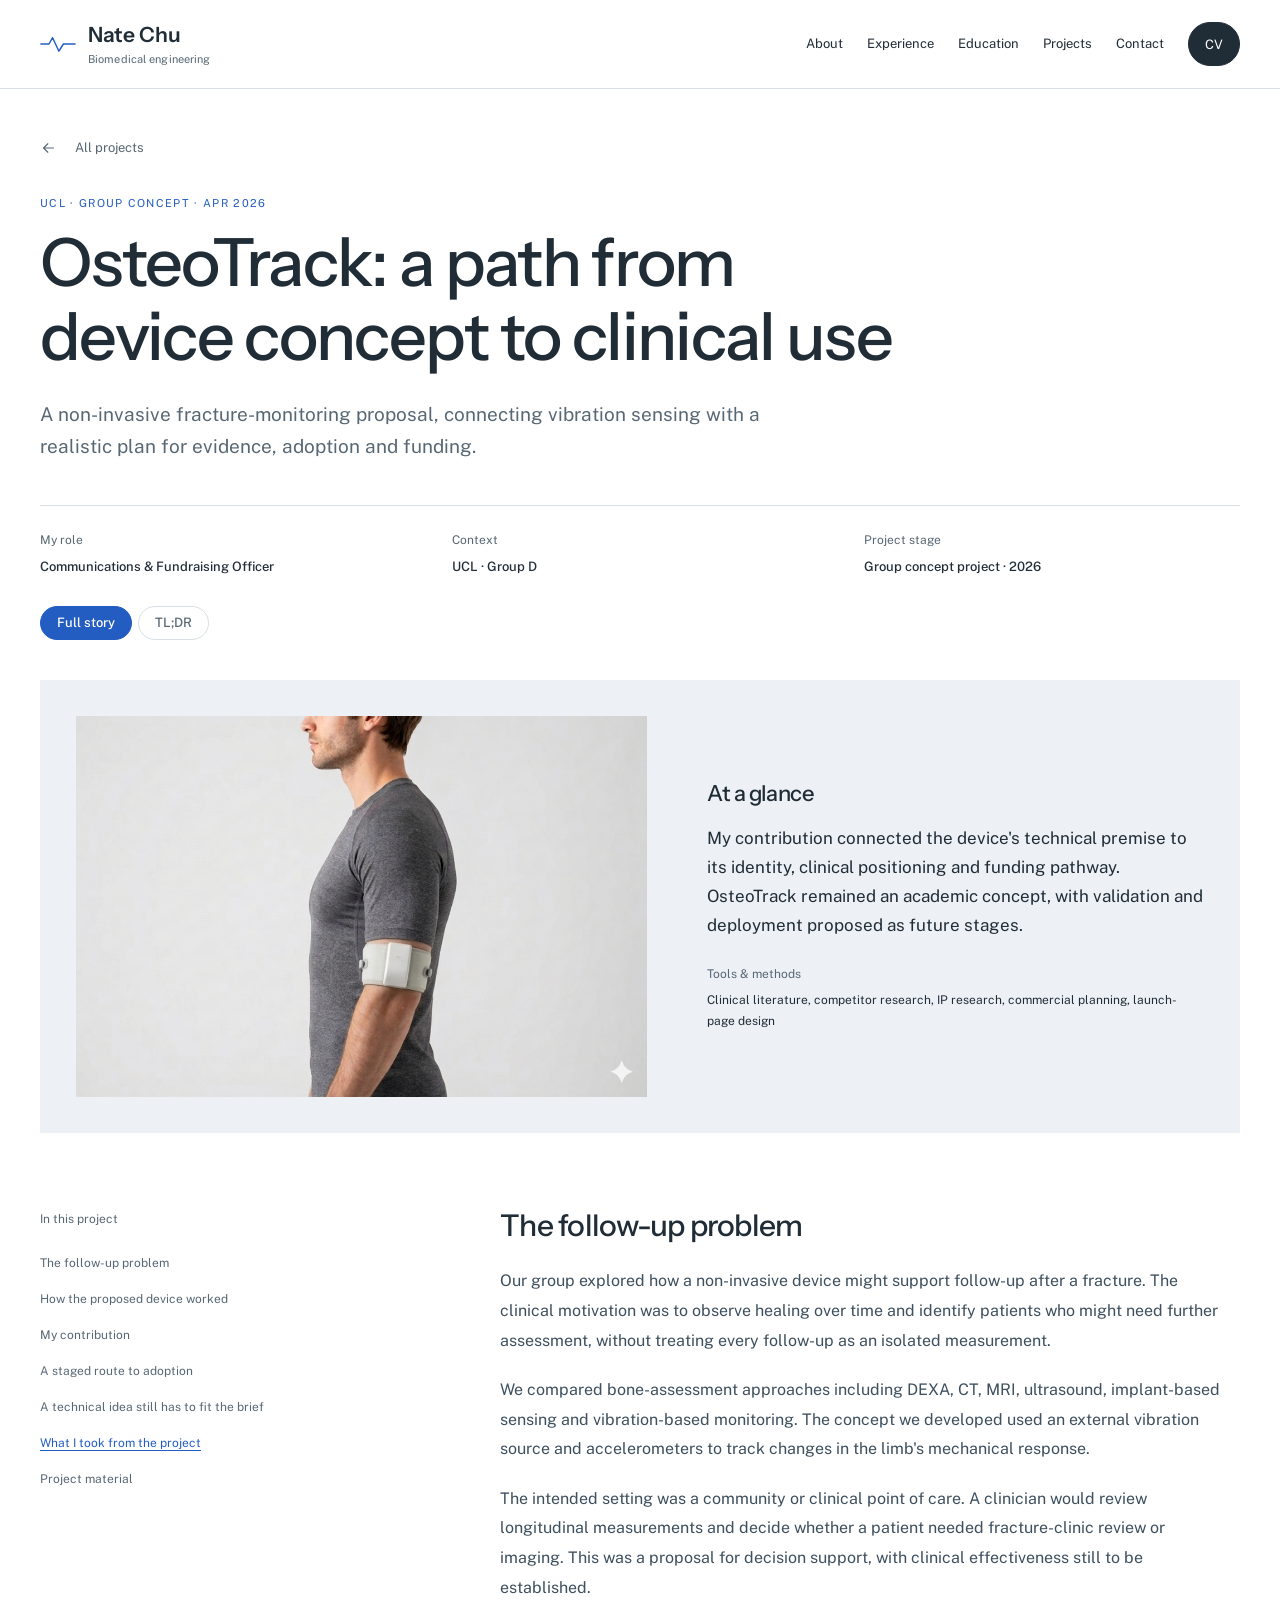
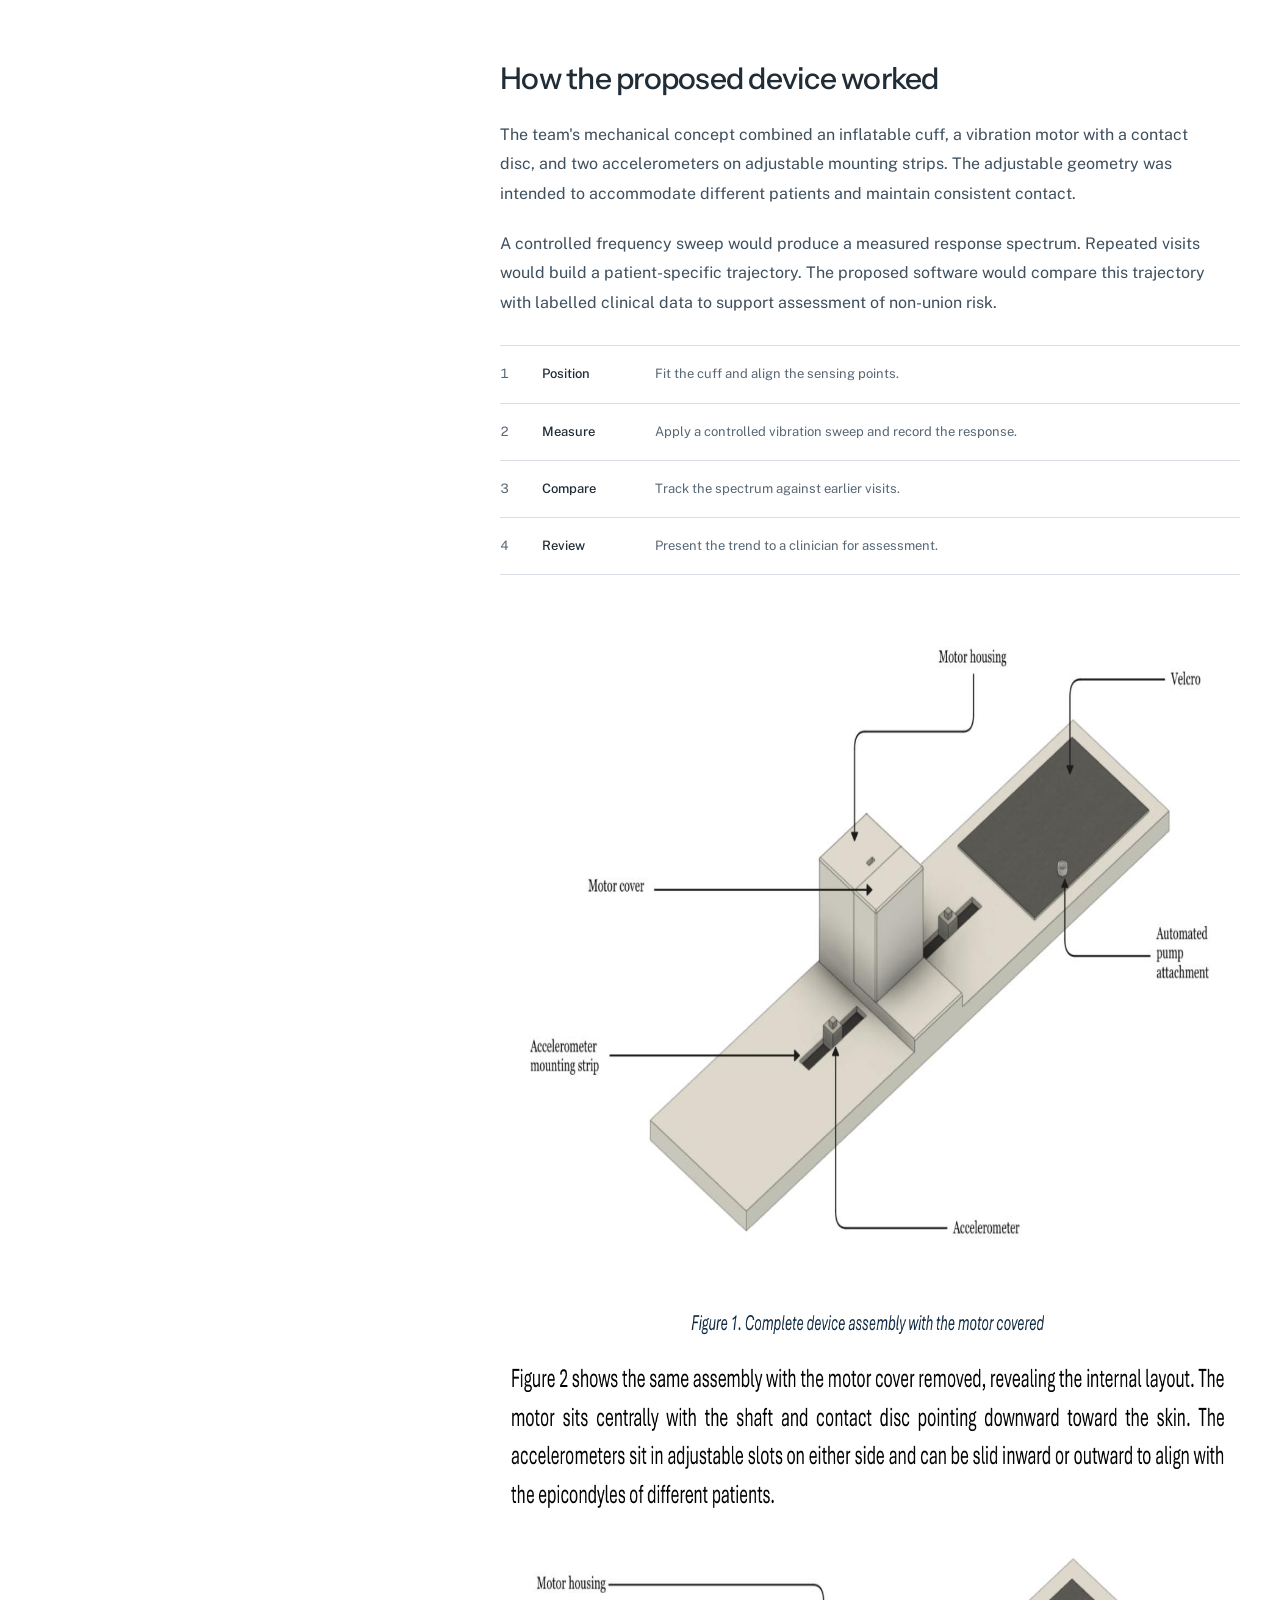
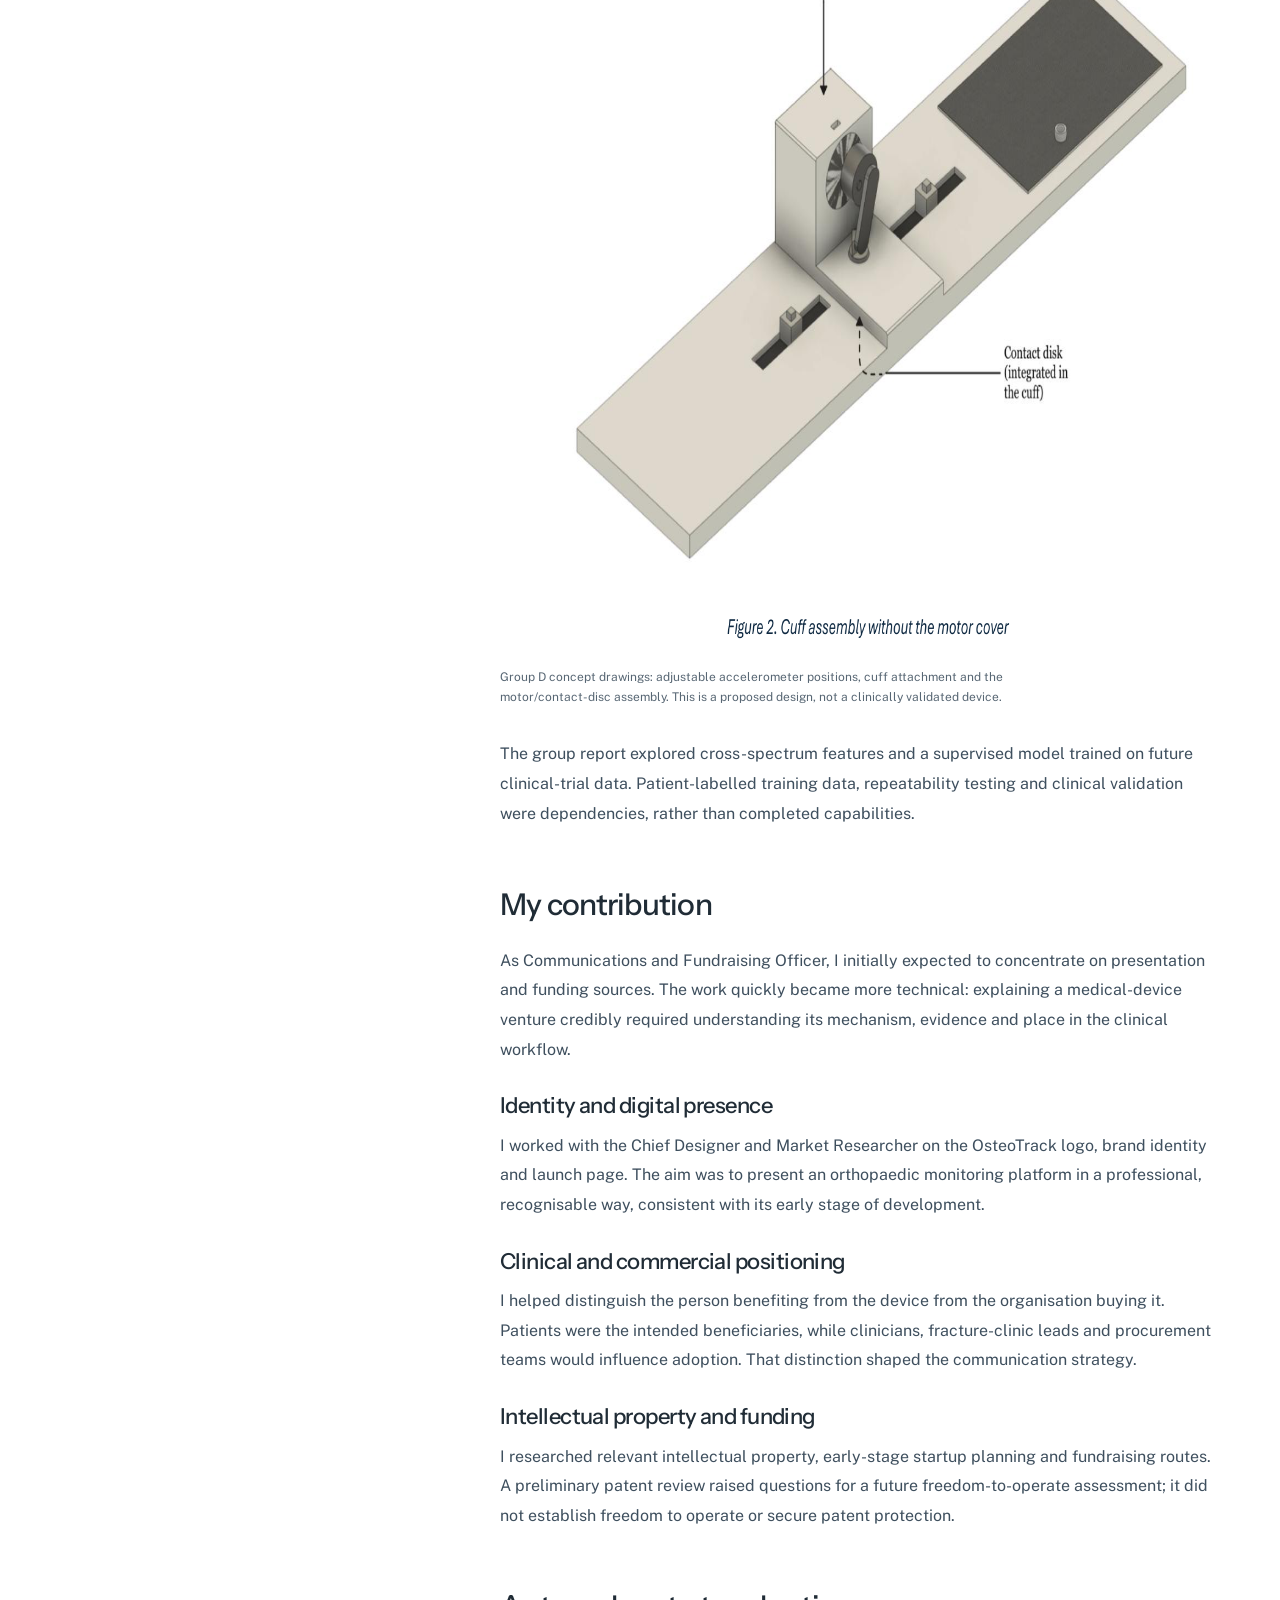
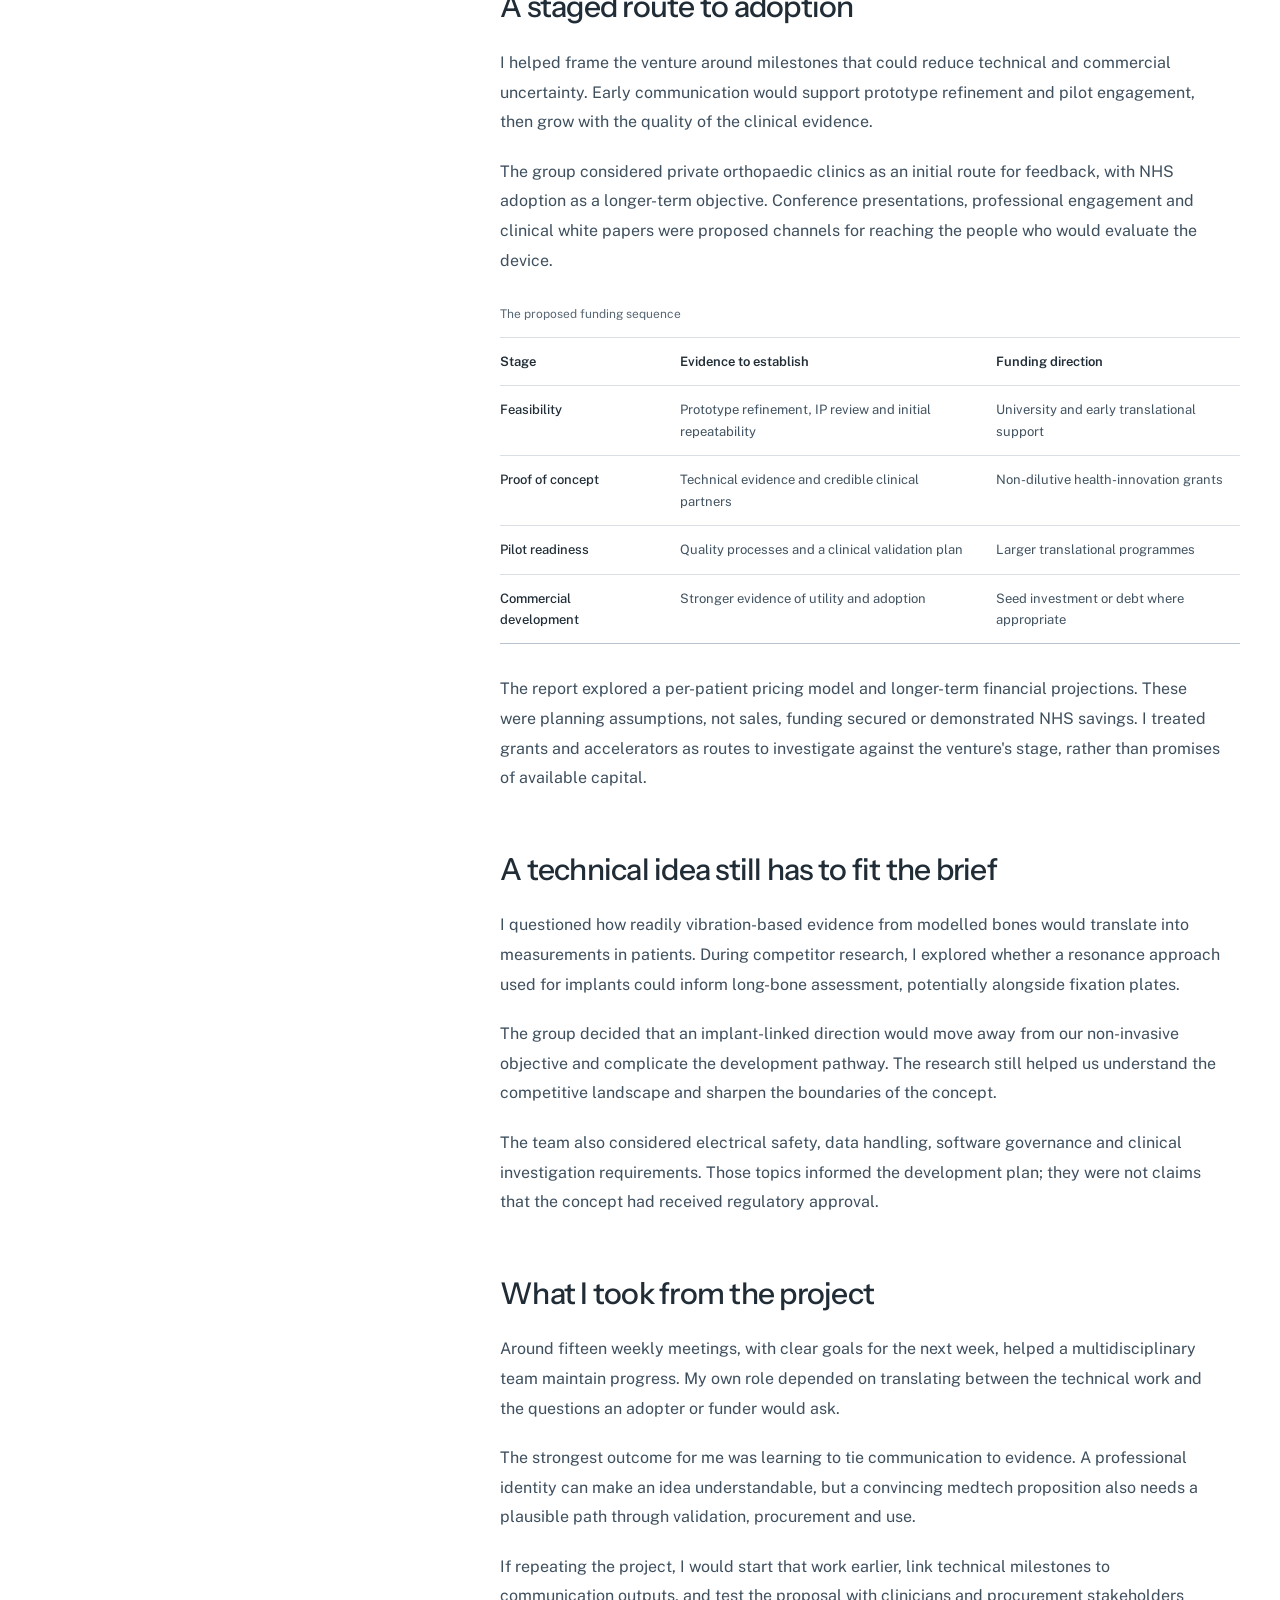
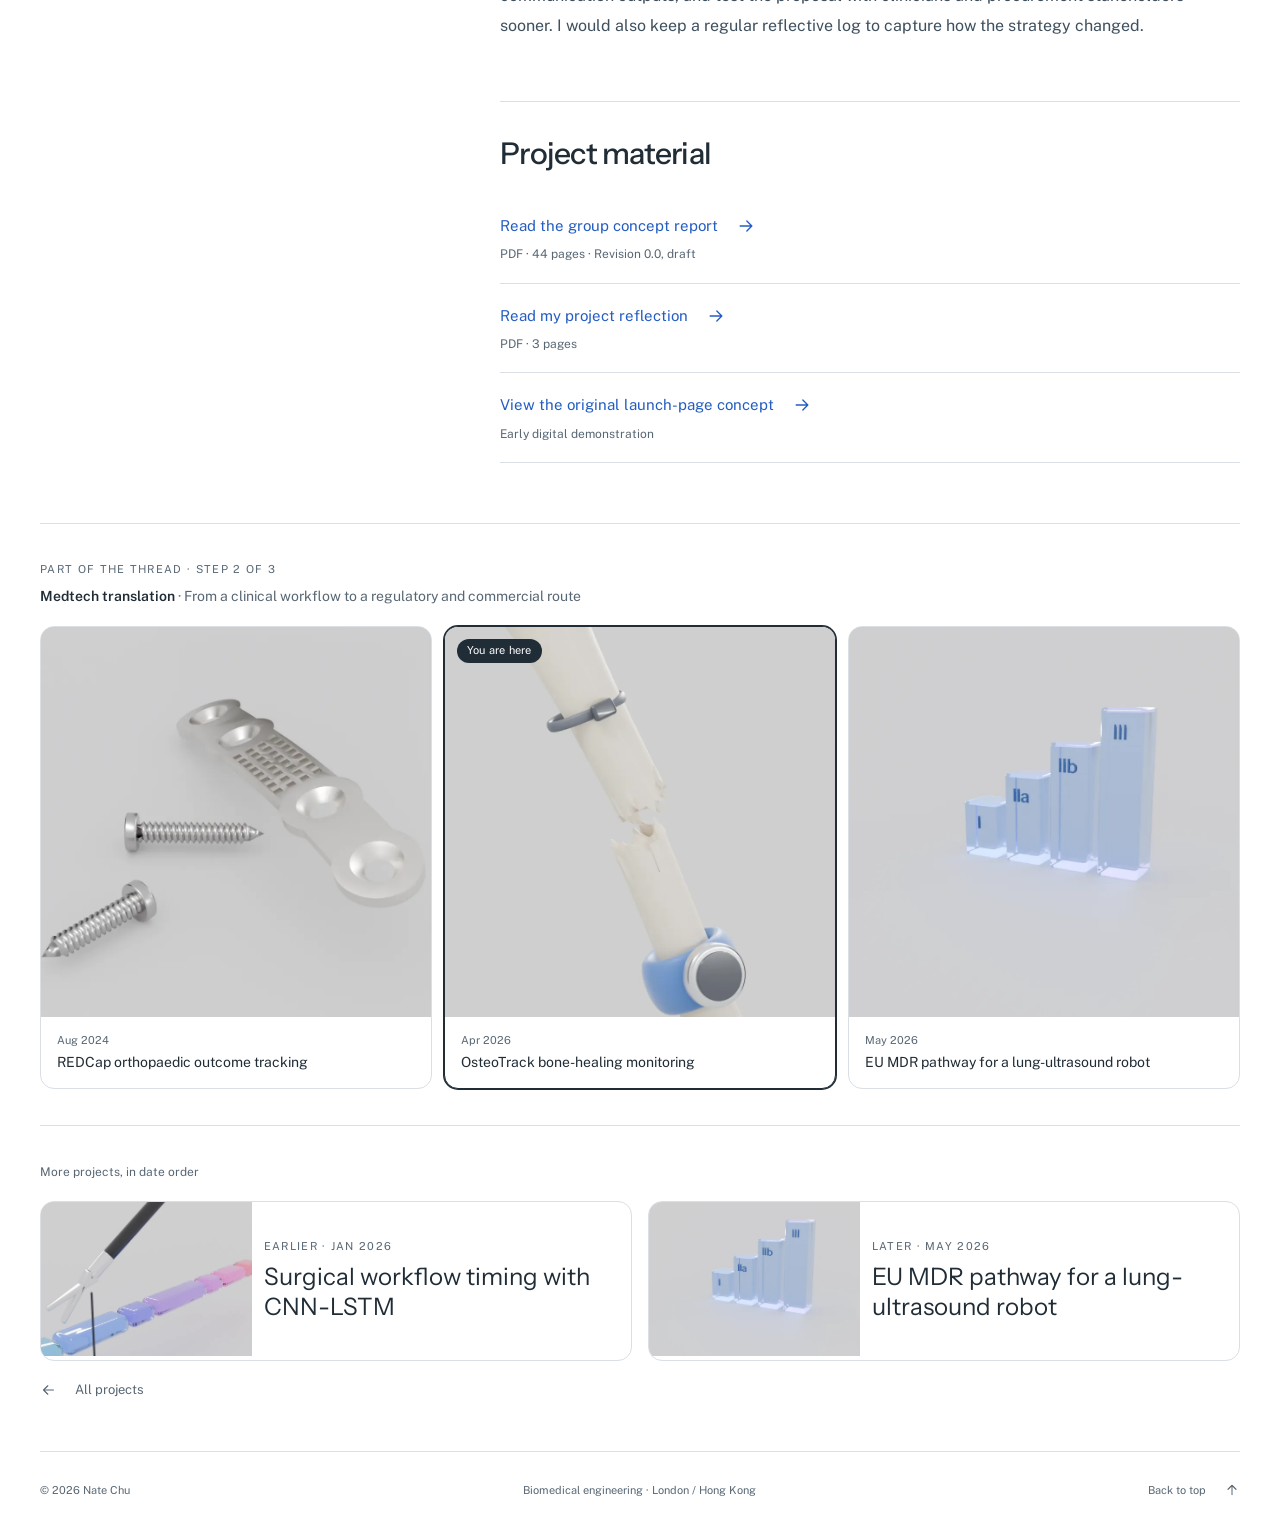
==== commit 97f9a6c4: "Show card art on the project links at the end of each case study The "Part of the thread" steps and " ====
--- a/projects/bone-healing-monitoring-device.html
+++ b/projects/bone-healing-monitoring-device.html
@@ -3,13 +3,13 @@
 <a class="skip-link" href="#main">Skip to content</a><header class="site-header"><div class="header-inner"><a class="brand" href="../index.html#top" aria-label="Nate Chu home"><svg class="brand-mark" viewBox="0 0 40 24" aria-hidden="true"><path d="M1 12h9l4-7 7 15 5-8h13"/></svg><span>Nate Chu<span class="brand-sub">Biomedical engineering</span></span></a><button class="menu-toggle" type="button" aria-expanded="false" aria-controls="site-nav" hidden>Menu</button><nav class="site-nav" id="site-nav" aria-label="Main navigation"><a href="../index.html#about">About</a><a href="../index.html#experience">Experience</a><a href="../index.html#education">Education</a><a href="../index.html#projects">Projects</a><a href="../index.html#contact">Contact</a><a class="nav-cv" href="../Long-Yin-Chu-CV.pdf">CV<span class="visually-hidden"> (PDF)</span></a></nav></div></header>
 <main id="main">
 <header class="case-header wrap"><a class="back-link" href="../index.html#archive">All projects<svg class="arrow" viewBox="0 0 24 24" aria-hidden="true"><path d="M5 12h14m-6-6 6 6-6 6"/></svg></a><p class="case-kicker">UCL · Group concept · Apr 2026</p><h1>OsteoTrack: a path from device concept to clinical use</h1><p class="case-intro">A non-invasive fracture-monitoring proposal, connecting vibration sensing with a realistic plan for evidence, adoption and funding.</p><div class="case-meta"><div><span>My role</span><strong>Communications &amp; Fundraising Officer</strong></div><div><span>Context</span><strong>UCL · Group D</strong></div><div><span>Project stage</span><strong>Group concept project · 2026</strong></div></div><div class="read-mode" role="group" aria-label="How much to read"><button type="button" data-mode="full" aria-pressed="true">Full story</button><button type="button" data-mode="tldr" aria-pressed="false">TL;DR</button></div></header>
-<section class="tldr wrap" id="tldr" aria-labelledby="tldr-title"><h2 id="tldr-title">TL;DR</h2><div class="tldr-qa"><div><p class="tldr-label">The question</p><p class="tldr-q">Who decides whether a fracture monitor gets adopted?</p></div><div><p class="tldr-label">What I found</p><p class="tldr-a">Clinicians, fracture-clinic leads and procurement teams. Patients benefit, but those groups decide, so we pitched to them.</p></div></div><div class="tldr-body"><div><p class="tldr-label">What I did</p><p>My contribution connected the device&#x27;s technical premise to its identity, clinical positioning and funding pathway. OsteoTrack remained an academic concept, with validation and deployment proposed as future stages.</p><p class="tldr-label">Tools &amp; methods</p><p class="tldr-tools">Clinical literature, competitor research, IP research, commercial planning, launch-page design</p></div><div><p class="tldr-label">The full story, in 6 parts</p><ol class="tldr-parts"><li><a href="#context">The follow-up problem</a></li><li><a href="#concept">How the proposed device worked</a></li><li><a href="#contribution">My contribution</a></li><li><a href="#strategy">A staged route to adoption</a></li><li><a href="#tradeoffs">A technical idea still has to fit the brief</a></li><li><a href="#reflection">What I took from the project</a></li></ol></div></div></section>
+<section class="tldr wrap" id="tldr" aria-labelledby="tldr-title"><h2 id="tldr-title">TL;DR</h2><div class="tldr-qa"><div><p class="tldr-label">The question</p><p class="tldr-q">Who decides whether a hospital adopts a new medical device?</p></div><div><p class="tldr-label">What I found</p><p class="tldr-a">Clinicians and procurement teams. Patients benefit, but the clinicians who use a device and the teams who buy it decide. For OsteoTrack, our fracture-monitoring concept, that meant pitching to clinicians, fracture-clinic leads and procurement.</p></div></div><div class="tldr-body"><div><p class="tldr-label">What I did</p><p>My contribution connected the device&#x27;s technical premise to its identity, clinical positioning and funding pathway. OsteoTrack remained an academic concept, with validation and deployment proposed as future stages.</p><p class="tldr-label">Tools &amp; methods</p><p class="tldr-tools">Clinical literature, competitor research, IP research, commercial planning, launch-page design</p></div><div><p class="tldr-label">The full story, in 6 parts</p><ol class="tldr-parts"><li><a href="#context">The follow-up problem</a></li><li><a href="#concept">How the proposed device worked</a></li><li><a href="#contribution">My contribution</a></li><li><a href="#strategy">A staged route to adoption</a></li><li><a href="#tradeoffs">A technical idea still has to fit the brief</a></li><li><a href="#reflection">What I took from the project</a></li></ol></div></div></section>
 <div class="case-lead wrap"><figure class="case-image case-image-cover"><img src="../images/projects/bone-healing.png" alt="OsteoTrack non-invasive bone-healing monitoring concept" width="1024" height="682"></figure><div class="case-summary"><h2>At a glance</h2><p>My contribution connected the device&#x27;s technical premise to its identity, clinical positioning and funding pathway. OsteoTrack remained an academic concept, with validation and deployment proposed as future stages.</p><dl><dt>Tools &amp; methods</dt><dd>Clinical literature, competitor research, IP research, commercial planning, launch-page design</dd></dl></div></div>
 <div class="article-layout wrap"><aside class="article-nav"><nav aria-label="On this page"><p>In this project</p><a href="#context">The follow-up problem</a><a href="#concept">How the proposed device worked</a><a href="#contribution">My contribution</a><a href="#strategy">A staged route to adoption</a><a href="#tradeoffs">A technical idea still has to fit the brief</a><a href="#reflection">What I took from the project</a><a href="#sources">Project material</a></nav></aside>
 <article class="article-body"><section id="context" class="article-section"><h2>The follow-up problem</h2><p>Our group explored how a non-invasive device might support follow-up after a fracture. The clinical motivation was to observe healing over time and identify patients who might need further assessment, without treating every follow-up as an isolated measurement.</p><p>We compared bone-assessment approaches including DEXA, CT, MRI, ultrasound, implant-based sensing and vibration-based monitoring. The concept we developed used an external vibration source and accelerometers to track changes in the limb&#x27;s mechanical response.</p><p>The intended setting was a community or clinical point of care. A clinician would review longitudinal measurements and decide whether a patient needed fracture-clinic review or imaging. This was a proposal for decision support, with clinical effectiveness still to be established.</p></section><section id="concept" class="article-section"><h2>How the proposed device worked</h2><p>The team&#x27;s mechanical concept combined an inflatable cuff, a vibration motor with a contact disc, and two accelerometers on adjustable mounting strips. The adjustable geometry was intended to accommodate different patients and maintain consistent contact.</p><p>A controlled frequency sweep would produce a measured response spectrum. Repeated visits would build a patient-specific trajectory. The proposed software would compare this trajectory with labelled clinical data to support assessment of non-union risk.</p><ol class="workflow"><li><strong>Position</strong><span>Fit the cuff and align the sensing points.</span></li><li><strong>Measure</strong><span>Apply a controlled vibration sweep and record the response.</span></li><li><strong>Compare</strong><span>Track the spectrum against earlier visits.</span></li><li><strong>Review</strong><span>Present the trend to a clinician for assessment.</span></li></ol><figure class="article-figure"><a href="../images/projects/osteotrack-assembly.png" target="_blank" rel="noreferrer" aria-label="Open figure at full size"><img src="../images/projects/osteotrack-assembly.png" alt="Two annotated CAD views of the proposed cuff assembly, with and without the motor housing" width="1213" height="1648" loading="lazy"></a><figcaption>Group D concept drawings: adjustable accelerometer positions, cuff attachment and the motor/contact-disc assembly. This is a proposed design, not a clinically validated device.</figcaption></figure><p>The group report explored cross-spectrum features and a supervised model trained on future clinical-trial data. Patient-labelled training data, repeatability testing and clinical validation were dependencies, rather than completed capabilities.</p></section><section id="contribution" class="article-section"><h2>My contribution</h2><p>As Communications and Fundraising Officer, I initially expected to concentrate on presentation and funding sources. The work quickly became more technical: explaining a medical-device venture credibly required understanding its mechanism, evidence and place in the clinical workflow.</p><h3>Identity and digital presence</h3><p>I worked with the Chief Designer and Market Researcher on the OsteoTrack logo, brand identity and launch page. The aim was to present an orthopaedic monitoring platform in a professional, recognisable way, consistent with its early stage of development.</p><h3>Clinical and commercial positioning</h3><p>I helped distinguish the person benefiting from the device from the organisation buying it. Patients were the intended beneficiaries, while clinicians, fracture-clinic leads and procurement teams would influence adoption. That distinction shaped the communication strategy.</p><h3>Intellectual property and funding</h3><p>I researched relevant intellectual property, early-stage startup planning and fundraising routes. A preliminary patent review raised questions for a future freedom-to-operate assessment; it did not establish freedom to operate or secure patent protection.</p></section><section id="strategy" class="article-section"><h2>A staged route to adoption</h2><p>I helped frame the venture around milestones that could reduce technical and commercial uncertainty. Early communication would support prototype refinement and pilot engagement, then grow with the quality of the clinical evidence.</p><p>The group considered private orthopaedic clinics as an initial route for feedback, with NHS adoption as a longer-term objective. Conference presentations, professional engagement and clinical white papers were proposed channels for reaching the people who would evaluate the device.</p><div class="table-scroll" tabindex="0" role="region" aria-label="The proposed funding sequence"><table><caption>The proposed funding sequence</caption><thead><tr><th scope="col">Stage</th><th scope="col">Evidence to establish</th><th scope="col">Funding direction</th></tr></thead><tbody><tr><th scope="row">Feasibility</th><td>Prototype refinement, IP review and initial repeatability</td><td>University and early translational support</td></tr><tr><th scope="row">Proof of concept</th><td>Technical evidence and credible clinical partners</td><td>Non-dilutive health-innovation grants</td></tr><tr><th scope="row">Pilot readiness</th><td>Quality processes and a clinical validation plan</td><td>Larger translational programmes</td></tr><tr><th scope="row">Commercial development</th><td>Stronger evidence of utility and adoption</td><td>Seed investment or debt where appropriate</td></tr></tbody></table></div><p>The report explored a per-patient pricing model and longer-term financial projections. These were planning assumptions, not sales, funding secured or demonstrated NHS savings. I treated grants and accelerators as routes to investigate against the venture&#x27;s stage, rather than promises of available capital.</p></section><section id="tradeoffs" class="article-section"><h2>A technical idea still has to fit the brief</h2><p>I questioned how readily vibration-based evidence from modelled bones would translate into measurements in patients. During competitor research, I explored whether a resonance approach used for implants could inform long-bone assessment, potentially alongside fixation plates.</p><p>The group decided that an implant-linked direction would move away from our non-invasive objective and complicate the development pathway. The research still helped us understand the competitive landscape and sharpen the boundaries of the concept.</p><p>The team also considered electrical safety, data handling, software governance and clinical investigation requirements. Those topics informed the development plan; they were not claims that the concept had received regulatory approval.</p></section><section id="reflection" class="article-section"><h2>What I took from the project</h2><p>Around fifteen weekly meetings, with clear goals for the next week, helped a multidisciplinary team maintain progress. My own role depended on translating between the technical work and the questions an adopter or funder would ask.</p><p>The strongest outcome for me was learning to tie communication to evidence. A professional identity can make an idea understandable, but a convincing medtech proposition also needs a plausible path through validation, procurement and use.</p><p>If repeating the project, I would start that work earlier, link technical milestones to communication outputs, and test the proposal with clinicians and procurement stakeholders sooner. I would also keep a regular reflective log to capture how the strategy changed.</p></section>
 <section class="article-section resources" id="sources"><h2>Project material</h2><ul><li><a class="text-link" href="../documents/osteotrack-report.pdf">Read the group concept report<svg class="arrow" viewBox="0 0 24 24" aria-hidden="true"><path d="M5 12h14m-6-6 6 6-6 6"/></svg></a><span>PDF · 44 pages · Revision 0.0, draft</span></li><li><a class="text-link" href="../documents/osteotrack-reflection.pdf">Read my project reflection<svg class="arrow" viewBox="0 0 24 24" aria-hidden="true"><path d="M5 12h14m-6-6 6 6-6 6"/></svg></a><span>PDF · 3 pages</span></li><li><a class="text-link" href="https://osteo-track-flow.base44.app" target="_blank" rel="noreferrer">View the original launch-page concept<svg class="arrow" viewBox="0 0 24 24" aria-hidden="true"><path d="M5 12h14m-6-6 6 6-6 6"/></svg></a><span>Early digital demonstration</span></li></ul></section></article></div>
-<nav class="thread-nav wrap" aria-label="Medtech translation thread"><p><span>Part of the thread · step 2 of 3</span><strong>Medtech translation</strong> · From a clinical workflow to a regulatory and commercial route</p><ol><li><a href="redcap-feedback-workflow.html"><span>Aug 2024</span>REDCap orthopaedic outcome tracking</a></li><li><a href="bone-healing-monitoring-device.html" aria-current="page"><span>Apr 2026</span>OsteoTrack bone-healing monitoring</a></li><li><a href="ce-marking-lung-ultrasound-robot.html"><span>May 2026</span>EU MDR pathway for a lung-ultrasound robot</a></li></ol></nav>
-<nav class="next-project wrap" aria-label="Project navigation"><span>More projects, in date order</span><div class="pager"><a class="pager-link" href="surgical-workflow-prediction.html"><span>Earlier · Jan 2026</span>Surgical workflow timing with CNN-LSTM</a><a class="pager-link pager-next" href="ce-marking-lung-ultrasound-robot.html"><span>Later · May 2026</span>EU MDR pathway for a lung-ultrasound robot</a></div><a class="back-link" href="../index.html#archive">All projects<svg class="arrow" viewBox="0 0 24 24" aria-hidden="true"><path d="M5 12h14m-6-6 6 6-6 6"/></svg></a></nav>
+<nav class="thread-nav wrap" aria-label="Medtech translation thread"><p><span>Part of the thread · step 2 of 3</span><strong>Medtech translation</strong> · From a clinical workflow to a regulatory and commercial route</p><ol><li><a class="has-art" href="redcap-feedback-workflow.html"><span class="tab-art" aria-hidden="true"><img src="../images/cards/redcap-feedback-workflow.webp" alt="" loading="lazy" width="640" height="420" style="object-position:58% 50%"><video class="vc-loop" data-src="../videos/cards/redcap-feedback-workflow.mp4" muted loop playsinline preload="none" tabindex="-1" style="object-position:58% 50%"></video></span><span class="tab-text"><span>Aug 2024</span>REDCap orthopaedic outcome tracking</span></a></li><li><a class="has-art" href="bone-healing-monitoring-device.html" aria-current="page"><span class="tab-art" aria-hidden="true"><img src="../images/cards/bone-healing-monitoring-device.webp" alt="" loading="lazy" width="640" height="420" style="object-position:50% 40%"><video class="vc-loop" data-src="../videos/cards/bone-healing-monitoring-device.mp4" muted loop playsinline preload="none" tabindex="-1" style="object-position:50% 40%"></video></span><span class="tab-text"><span>Apr 2026</span>OsteoTrack bone-healing monitoring</span></a></li><li><a class="has-art" href="ce-marking-lung-ultrasound-robot.html"><span class="tab-art" aria-hidden="true"><img src="../images/cards/ce-marking-lung-ultrasound-robot.webp" alt="" loading="lazy" width="640" height="420" style="object-position:50% 40%"><video class="vc-loop" data-src="../videos/cards/ce-marking-lung-ultrasound-robot.mp4" muted loop playsinline preload="none" tabindex="-1" style="object-position:50% 40%"></video></span><span class="tab-text"><span>May 2026</span>EU MDR pathway for a lung-ultrasound robot</span></a></li></ol></nav>
+<nav class="next-project wrap" aria-label="Project navigation"><span>More projects, in date order</span><div class="pager"><a class="pager-link has-art" href="surgical-workflow-prediction.html"><span class="tab-art" aria-hidden="true"><img src="../images/cards/surgical-workflow-prediction.webp" alt="" loading="lazy" width="640" height="420" style="object-position:50% 40%"><video class="vc-loop" data-src="../videos/cards/surgical-workflow-prediction.mp4" muted loop playsinline preload="none" tabindex="-1" style="object-position:50% 40%"></video></span><span class="tab-text"><span>Earlier · Jan 2026</span>Surgical workflow timing with CNN-LSTM</span></a><a class="pager-link pager-next has-art" href="ce-marking-lung-ultrasound-robot.html"><span class="tab-art" aria-hidden="true"><img src="../images/cards/ce-marking-lung-ultrasound-robot.webp" alt="" loading="lazy" width="640" height="420" style="object-position:50% 40%"><video class="vc-loop" data-src="../videos/cards/ce-marking-lung-ultrasound-robot.mp4" muted loop playsinline preload="none" tabindex="-1" style="object-position:50% 40%"></video></span><span class="tab-text"><span>Later · May 2026</span>EU MDR pathway for a lung-ultrasound robot</span></a></div><a class="back-link" href="../index.html#archive">All projects<svg class="arrow" viewBox="0 0 24 24" aria-hidden="true"><path d="M5 12h14m-6-6 6 6-6 6"/></svg></a></nav>
 </main>
 <footer class="site-footer"><p>© 2026 Nate Chu</p><p>Biomedical engineering · London / Hong Kong</p><a class="text-link" href="#top">Back to top<svg class="arrow" viewBox="0 0 24 24" aria-hidden="true"><path d="M5 12h14m-6-6 6 6-6 6"/></svg></a></footer>
 </body></html>
--- a/theme.css
+++ b/theme.css
@@ -1475,9 +1475,9 @@
   list-style: none;
   position: relative;
   overflow: clip;
-  overflow-clip-margin: 6px;
-  padding: 6px 6px 0;
-  margin-inline: -6px;
+  /* Room inside the clip for each step's hover outline. */
+  padding: 16px 18px 18px;
+  margin: -10px -18px -18px;
   display: grid;
   grid-template-columns: repeat(var(--steps), minmax(0, 1fr));
   gap: 32px;
@@ -1486,9 +1486,9 @@
 .thread-track::after {
   content: "";
   position: absolute;
-  left: 0;
-  right: 0;
-  top: 12px;
+  left: 18px;
+  right: 18px;
+  top: 22px;
   height: 1px;
   background: var(--e-line);
 }
@@ -1496,7 +1496,7 @@
   background: linear-gradient(90deg, transparent, var(--e-accent), transparent);
   width: 22%;
   height: 2px;
-  top: 11px;
+  top: 21px;
   animation: pulse-run 5s linear infinite;
 }
 @keyframes pulse-run {
@@ -1541,9 +1541,29 @@
   background: linear-gradient(currentColor, currentColor) 0 100% / 0 1px no-repeat;
   transition: background-size 0.3s var(--ease), color 0.2s;
 }
-.thread-step h4 a:hover {
+.thread-step h4 a::after {
+  /* Stretch the link over the whole step so any part of it opens the project. */
+  content: "";
+  position: absolute;
+  inset: -14px -16px;
+  border-radius: 14px;
+  z-index: 1;
+  transition: background-color 0.25s var(--ease), box-shadow 0.25s var(--ease);
+}
+.thread-step:hover h4 a,
+.thread-step h4 a:focus-visible {
   color: var(--e-accent);
   background-size: 100% 1px;
+}
+.thread-step:hover h4 a::after {
+  background-color: rgba(37, 99, 235, 0.045);
+  box-shadow: inset 0 0 0 1px rgba(37, 99, 235, 0.14);
+}
+.thread-step h4 a:focus-visible {
+  outline: none;
+}
+.thread-step h4 a:focus-visible::after {
+  box-shadow: inset 0 0 0 2px var(--e-accent);
 }
 .thread-step dl {
   font-size: 13.5px;
@@ -1648,15 +1668,15 @@
   .thread-track {
     grid-template-columns: 1fr;
     gap: 36px;
-    padding-left: 34px;
+    padding-left: 46px;
   }
   .thread-track::after {
     display: none;
   }
   .thread-track::before {
-    left: 12px;
+    left: 24px;
     right: auto;
-    top: 12px;
+    top: 22px;
     bottom: 0;
     width: 1px;
     height: auto;
@@ -1668,6 +1688,8 @@
   .thread-node {
     left: -28px;
     top: 6px;
+  }  .thread-step h4 a::after {
+    inset: -12px 0 -12px -14px;
   }
 }
 @media (max-width: 720px) {
@@ -1917,7 +1939,7 @@
   transform: scale(1.045);
 }
 .vc-top {
-  position: relative;
+  position: static; /* lets the title link stretch over the whole card */
 }
 .vc-eyebrow {
   font-family: var(--display);
@@ -2432,6 +2454,91 @@
   content: "Skip the guess · ";
   opacity: 0.6;
 }
+/* Heart monitor card: a tiny logic-gate sandbox above the guess (A, B -> gate -> lamp) */
+.vc-gates {
+  display: grid;
+  grid-template-columns: auto 1fr auto 1fr auto;
+  align-items: center;
+  padding: 12px 12px 8px;
+  border-radius: 14px;
+  background: rgba(255, 255, 255, 0.06);
+  box-shadow: inset 0 0 0 1px rgba(255, 255, 255, 0.1);
+}
+html:not(.js) .vc-gates {
+  display: none;
+}
+.vc-ins {
+  display: grid;
+  gap: 6px;
+}
+.vc-wire {
+  height: 2px;
+  min-width: 14px;
+  background: rgba(245, 245, 247, 0.3);
+}
+.vc-in,
+.vc-gate {
+  border: 1px solid rgba(245, 245, 247, 0.28);
+  background: transparent;
+  color: inherit;
+  font-variant-numeric: tabular-nums;
+  transition: background 0.2s, border-color 0.2s, color 0.2s;
+}
+.vc-in {
+  border-radius: 8px;
+  padding: 5px 10px;
+  font-size: 12.5px;
+  line-height: 1.2;
+}
+.vc-in[aria-pressed="true"] {
+  background: #30d158;
+  border-color: #30d158;
+  color: #0b1a10;
+}
+.vc-gate {
+  min-width: 64px;
+  padding: 10px 12px;
+  border-radius: 6px 22px 22px 6px;
+  font-family: var(--display);
+  font-size: 15px;
+  font-weight: 600;
+  letter-spacing: 0.02em;
+}
+.vc-gate::after {
+  content: " ↻";
+  font-weight: 400;
+  opacity: 0.55;
+}
+.vc-in:hover,
+.vc-gate:hover {
+  border-color: #6cb2ff;
+}
+.vc-lamp {
+  display: grid;
+  justify-items: center;
+  gap: 4px;
+  font-size: 11.5px;
+  opacity: 0.85;
+}
+.vc-lamp i {
+  width: 22px;
+  height: 22px;
+  border-radius: 50%;
+  background: rgba(255, 255, 255, 0.12);
+  box-shadow: inset 0 0 0 1px rgba(255, 255, 255, 0.2);
+  transition: background 0.25s, box-shadow 0.25s;
+}
+.vc-lamp.is-on i {
+  background: #30d158;
+  box-shadow: 0 0 18px rgba(48, 209, 88, 0.75);
+}
+.vc-gate-hint {
+  grid-column: 1 / -1;
+  margin-top: 8px;
+  font-size: 11.5px;
+  opacity: 0.55;
+  text-align: center;
+}
 /* CE card: four classes, the answer lights up after a guess */
 .vc-classes {
   position: absolute;
@@ -2509,6 +2616,35 @@
   }
 }
 
+/* Archive cards: the quiz panel lets clicks through to the card link,
+   except on the guess buttons and the reveal link themselves. */
+.vc-quiz {
+  pointer-events: none;
+}
+.vc-quiz button,
+.vc-quiz a {
+  pointer-events: auto;
+}
+
+/* Wide screens: scale the whole page up in steps so the layout keeps
+   roughly the same share of the screen it has on a laptop, instead of
+   sitting in a narrow column with empty margins. */
+@media (min-width: 1680px) {
+  html { zoom: 1.15; }
+}
+@media (min-width: 1960px) {
+  html { zoom: 1.3; }
+}
+@media (min-width: 2300px) {
+  html { zoom: 1.5; }
+}
+@media (min-width: 2800px) {
+  html { zoom: 1.75; }
+}
+@media (min-width: 3300px) {
+  html { zoom: 2; }
+}
+
 /* ---------- TL;DR: skim the archive or a case study ---------- */
 .vault-tools {
   display: flex;
@@ -2684,8 +2820,11 @@
 .vc-art-render.vc-dark {
   --bg: #010102;
 }
-.vc-art-render.vc-light {
-  --bg: #eceef1;
+.vc-art-render.vc-light,
+.vc-art-product.vc-light {
+  /* one studio grey for every card, matched to the renders */
+  --bg: #cfcfd0;
+  --scrim: rgba(207, 207, 208, 0.85);
 }
 .vc-art-render .vc-art::after {
   content: "";
@@ -2695,22 +2834,161 @@
   pointer-events: none;
   background: linear-gradient(180deg, var(--scrim) 0%, transparent 30%);
 }
-.vc-spin {
+.vc-loop {
   position: absolute;
   inset: 0;
   width: 100%;
   height: 100%;
+  object-fit: cover;
   opacity: 0;
   transition: opacity 0.35s, transform 1.2s var(--ease);
 }
-.vc-spin.is-ready {
+.vc-loop.is-playing {
   opacity: 1;
 }
-.vc:hover .vc-spin {
+.vc:hover .vc-loop {
   transform: scale(1.045);
 }
-@media (prefers-reduced-motion: reduce) {
-  .vc-spin {
-    display: none;
-  }
-}
+/* Longer answers can outgrow a fixed-height card: let the answer scroll inside its panel
+   rather than being cut mid-sentence. */
+.js .vc.is-answered .vc-reveal > p,
+.js .vault-grid.is-tldr .vc-reveal > p {
+  overflow-y: auto;
+  overscroll-behavior: contain;
+  scrollbar-width: thin;
+}
+/* Gate sandbox on a light card: dark outlines and wires so each control reads clearly */
+.vc-light .vc-gates {
+  background: rgba(255, 255, 255, 0.5);
+  box-shadow: inset 0 0 0 1px rgba(29, 29, 31, 0.12);
+}
+.vc-light .vc-in,
+.vc-light .vc-gate {
+  border: 1.5px solid #1d1d1f;
+}
+.vc-light .vc-in[aria-pressed="true"] {
+  border-color: #1f9e45;
+  background: #30d158;
+}
+.vc-light .vc-in:hover,
+.vc-light .vc-gate:hover {
+  border-color: #0066cc;
+}
+.vc-light .vc-wire {
+  background: #1d1d1f;
+}
+.vc-light .vc-lamp i {
+  background: rgba(29, 29, 31, 0.08);
+  box-shadow: inset 0 0 0 1.5px #1d1d1f;
+}
+.vc-light .vc-lamp.is-on i {
+  background: #30d158;
+  box-shadow: inset 0 0 0 1.5px #1f9e45, 0 0 18px rgba(48, 209, 88, 0.75);
+}
+
+/* ---------- Case study links show each project's card art ---------- */
+.tab-art {
+  position: relative;
+  display: block;
+  overflow: hidden;
+  aspect-ratio: 1 / 1;
+  background: #cfcfd0;
+}
+.tab-art img,
+.tab-art .vc-loop {
+  position: absolute;
+  inset: 0;
+  width: 100%;
+  height: 100%;
+  object-fit: cover;
+  transition: transform 1.2s var(--ease);
+}
+.has-art:hover .tab-art img,
+.has-art:hover .tab-art .vc-loop {
+  transform: scale(1.04);
+}
+.thread-nav a.has-art {
+  display: flex;
+  flex-direction: column;
+  padding: 0;
+  overflow: hidden;
+  border-radius: 14px;
+}
+.thread-nav .tab-text {
+  display: block;
+  padding: 12px 16px 16px;
+}
+.thread-nav a.has-art[aria-current] {
+  box-shadow: 0 0 0 1px var(--ink);
+}
+.thread-nav a.has-art[aria-current] .tab-art::after {
+  content: "You are here";
+  position: absolute;
+  left: 12px;
+  top: 12px;
+  padding: 4px 10px;
+  border-radius: 999px;
+  background: var(--ink);
+  color: var(--white);
+  font-size: 11px;
+  letter-spacing: 0.02em;
+}
+.pager-link.has-art {
+  display: grid;
+  grid-template-columns: minmax(120px, 34%) 1fr;
+  align-items: center;
+  gap: 22px;
+  padding: 0;
+  overflow: hidden;
+  border-radius: 14px;
+  text-align: left;
+}
+.pager-link.has-art .tab-text {
+  display: block;
+  padding: 18px 22px 18px 0;
+}
+.pager-link.has-art .tab-art {
+  aspect-ratio: 4 / 3;
+  height: 100%;
+}
+/* The text block is a span too: keep the title in its normal style, only the date line small */
+.thread-nav a .tab-text {
+  font-size: 14px;
+  color: inherit;
+  margin: 0;
+}
+.pager-link .tab-text {
+  font-family: var(--display);
+  font-size: clamp(19px, 2vw, 24px);
+  letter-spacing: normal;
+  text-transform: none;
+  color: inherit;
+  margin: 0;
+}
+.pager-link .tab-text > span {
+  margin-bottom: 8px;
+}
+@media (max-width: 600px) {
+  .thread-nav ol {
+    grid-template-columns: 1fr 1fr;
+    gap: 10px;
+  }
+  .thread-nav a.has-art .tab-art {
+    aspect-ratio: 4 / 3;
+  }
+  .thread-nav .tab-text {
+    padding: 10px 12px 12px;
+    font-size: 13px;
+  }
+  .pager-link.has-art {
+    grid-template-columns: 112px 1fr;
+    gap: 14px;
+  }
+  .pager-link.has-art .tab-art {
+    aspect-ratio: 1 / 1;
+  }
+  .pager-link.has-art .tab-text {
+    padding: 12px 14px 12px 0;
+    font-size: 18px;
+  }
+}
